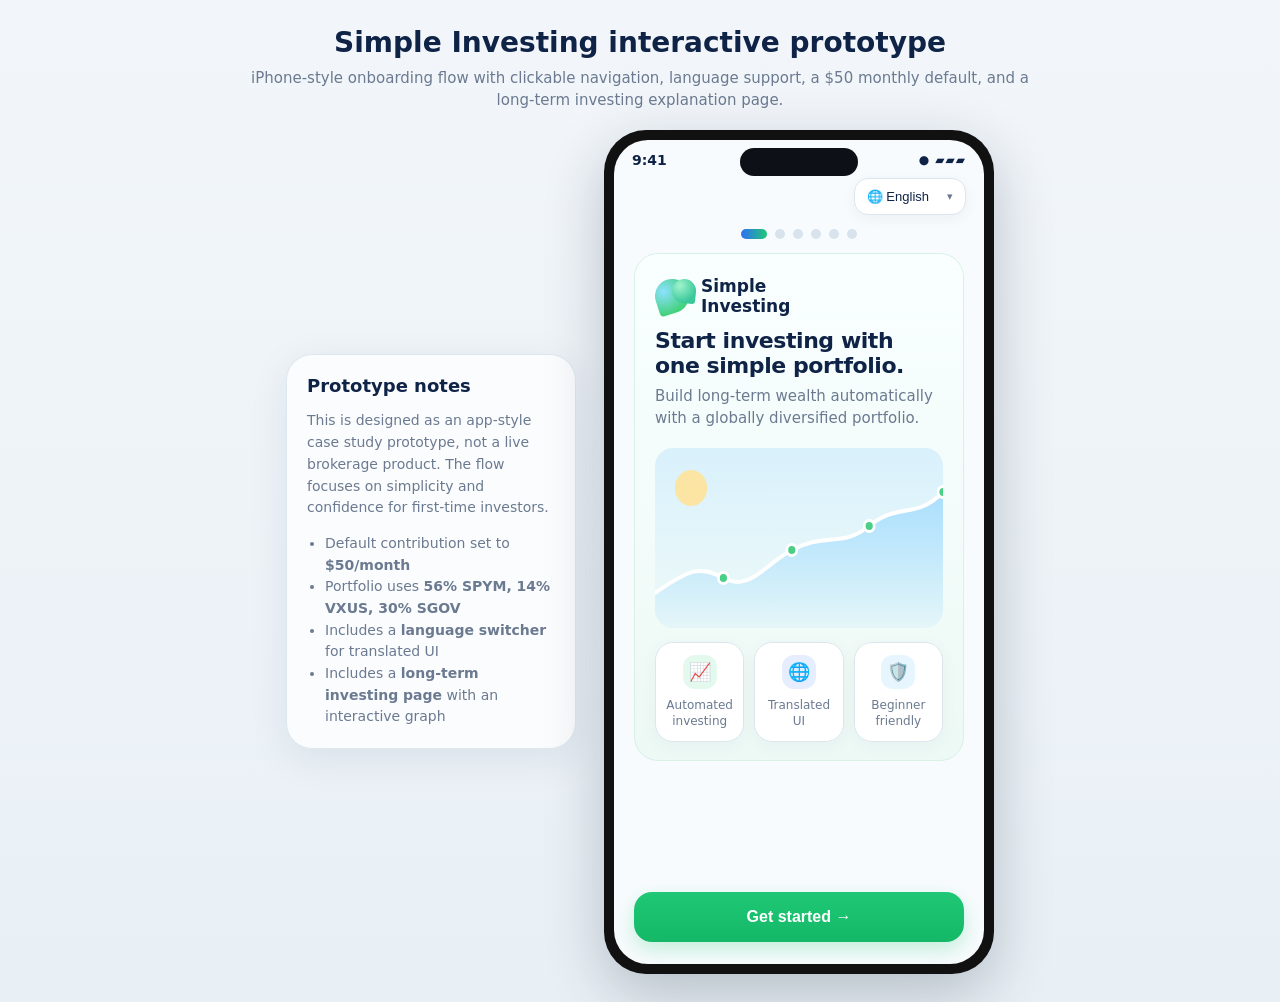
==== index.html @ fc00a3d8 "Enable expanded Learn paper brokerage, searchable stock details and interactive watchlist" ====
<!DOCTYPE html>
<html lang="en">
<head>
  <meta charset="UTF-8" />
  <meta name="viewport" content="width=device-width, initial-scale=1.0" />
  <title>Simple Investing Prototype</title>
  <style>
    :root {
      --bg: #eef3f7;
      --phone-bg: #f8fbfd;
      --card: #ffffff;
      --text: #0f2347;
      --sub: #6b7a90;
      --green: #1fc876;
      --green-dark: #14b867;
      --blue: #2e6ef7;
      --blue-light: #55b6ff;
      --teal: #53d88a;
      --border: #dce6ef;
      --danger: #ef675f;
      --shadow: 0 16px 50px rgba(22, 46, 87, 0.12);
    }
    * { box-sizing: border-box; }
    body {
      margin: 0;
      font-family: Inter, ui-sans-serif, system-ui, -apple-system, BlinkMacSystemFont, "Segoe UI", sans-serif;
      background: linear-gradient(180deg, #f2f6fa 0%, #e9f0f5 100%);
      color: var(--text);
      min-height: 100vh;
      display: flex;
      flex-direction: column;
      align-items: center;
      justify-content: center;
      padding: 28px;
      gap: 18px;
    }
    .title-wrap {
      text-align: center;
      max-width: 820px;
    }
    .title-wrap h1 {
      margin: 0 0 8px;
      font-size: 28px;
      line-height: 1.1;
    }
    .title-wrap p {
      margin: 0;
      color: var(--sub);
      font-size: 15px;
      line-height: 1.5;
    }
    .prototype-wrap {
      display: flex;
      gap: 28px;
      align-items: center;
      flex-wrap: wrap;
      justify-content: center;
      width: 100%;
    }
    .side-panel {
      width: 290px;
      background: rgba(255,255,255,0.72);
      backdrop-filter: blur(6px);
      border: 1px solid rgba(220,230,239,0.95);
      border-radius: 26px;
      padding: 20px;
      box-shadow: 0 10px 40px rgba(18, 43, 76, 0.08);
    }
    .side-panel h3 {
      margin: 0 0 10px;
      font-size: 18px;
    }
    .side-panel p,
    .side-panel li {
      color: var(--sub);
      font-size: 14px;
      line-height: 1.55;
    }
    .side-panel ul {
      padding-left: 18px;
      margin: 10px 0 0;
    }
    .phone {
      width: 390px;
      height: 844px;
      background: #111;
      border-radius: 42px;
      padding: 10px;
      box-shadow: 0 20px 60px rgba(17, 29, 54, 0.24);
      position: relative;
    }
    .screen {
      width: 100%;
      height: 100%;
      background: var(--phone-bg);
      border-radius: 34px;
      overflow: hidden;
      position: relative;
      display: flex;
      flex-direction: column;
    }
    .status-bar {
      display: flex;
      justify-content: space-between;
      align-items: center;
      padding: 12px 18px 8px;
      font-size: 14px;
      font-weight: 700;
    }
    .island {
      position: absolute;
      top: 8px;
      left: 50%;
      transform: translateX(-50%);
      width: 118px;
      height: 28px;
      background: #0d1117;
      border-radius: 16px;
      z-index: 3;
    }
    .top-row {
      display: flex;
      align-items: center;
      justify-content: space-between;
      padding: 2px 18px 0;
      gap: 12px;
    }
    .back-btn,
    .lang-btn,
    .ghost-btn {
      border: none;
      background: #fff;
      border: 1px solid var(--border);
      color: var(--text);
      border-radius: 14px;
      padding: 10px 12px;
      font-size: 13px;
      cursor: pointer;
      box-shadow: 0 4px 14px rgba(20, 39, 71, 0.05);
    }
    .back-btn { min-width: 42px; }
    .lang-btn { padding-right: 36px; position: relative; }
    .lang-btn:after {
      content: '▾';
      position: absolute;
      right: 12px;
      top: 50%;
      transform: translateY(-50%);
      color: var(--sub);
      font-size: 11px;
    }
    .progress {
      display: flex;
      align-items: center;
      gap: 8px;
      justify-content: center;
      padding: 14px 0 6px;
    }
    .dot {
      width: 10px;
      height: 10px;
      border-radius: 999px;
      background: #d8e3ed;
      transition: all 0.25s ease;
    }
    .dot.active {
      width: 26px;
      background: linear-gradient(90deg, var(--blue), var(--green));
    }
    .content {
      flex: 1;
      padding: 8px 20px 18px;
      overflow: auto;
      scrollbar-width: none;
    }
    .content::-webkit-scrollbar { display: none; }
    h2 {
      margin: 8px 0 8px;
      font-size: 22px;
      line-height: 1.15;
      letter-spacing: -0.02em;
    }
    .subhead {
      color: var(--sub);
      font-size: 15px;
      line-height: 1.45;
      margin: 0 0 18px;
    }
    .hero-card {
      background: linear-gradient(180deg, #f9ffff 0%, #edf9f5 100%);
      border: 1px solid #d9f0e5;
      border-radius: 24px;
      padding: 22px 20px 18px;
      overflow: hidden;
      position: relative;
    }
    .logo {
      display: flex;
      align-items: center;
      gap: 12px;
      font-weight: 800;
      font-size: 17px;
      margin-bottom: 12px;
    }
    .leaf {
      width: 34px;
      height: 34px;
      background: radial-gradient(circle at 30% 30%, #8ce2ff 0%, #44d17d 70%);
      border-radius: 18px 18px 18px 4px;
      transform: rotate(-18deg);
      position: relative;
    }
    .leaf:after {
      content: '';
      position: absolute;
      width: 24px;
      height: 24px;
      right: -8px;
      top: 4px;
      background: radial-gradient(circle at 30% 30%, #a1f3cd 0%, #3bc99b 70%);
      border-radius: 18px 18px 4px 18px;
      transform: rotate(24deg);
    }
    .mini-graph {
      margin-top: 16px;
      height: 180px;
      border-radius: 18px;
      background: linear-gradient(180deg, rgba(106, 193, 255, 0.2), rgba(106, 193, 255, 0.02));
      position: relative;
      overflow: hidden;
    }
    .mini-graph svg,
    .chart svg { width: 100%; height: 100%; }
    .feature-row {
      display: grid;
      grid-template-columns: repeat(3, 1fr);
      gap: 10px;
      margin-top: 14px;
    }
    .feature-chip,
    .small-card,
    .option,
    .step-card,
    .info-box,
    .risk-card,
    .summary-card,
    .lang-info,
    .legend-card {
      background: var(--card);
      border: 1px solid var(--border);
      border-radius: 18px;
      box-shadow: 0 4px 18px rgba(24, 46, 81, 0.04);
    }
    .feature-chip {
      padding: 12px 10px;
      text-align: center;
      font-size: 12px;
      color: var(--sub);
      line-height: 1.35;
    }
    .chip-icon,
    .icon-circle {
      width: 34px;
      height: 34px;
      margin: 0 auto 8px;
      border-radius: 12px;
      display: flex;
      align-items: center;
      justify-content: center;
      font-size: 18px;
    }
    .chip-icon.green, .icon-circle.green { background: rgba(31, 200, 118, 0.12); color: var(--green-dark); }
    .chip-icon.blue, .icon-circle.blue { background: rgba(46, 110, 247, 0.12); color: var(--blue); }
    .chip-icon.teal, .icon-circle.teal { background: rgba(85, 182, 255, 0.14); color: #2394db; }
    .chip-icon.orange, .icon-circle.orange { background: rgba(255, 149, 63, 0.14); color: #f36c1d; }
    .option {
      padding: 14px 14px;
      display: flex;
      align-items: flex-start;
      gap: 12px;
      margin-bottom: 12px;
      cursor: pointer;
    }
    .option.selected { border: 2px solid var(--green); background: #f2fcf6; }
    .option strong { display: block; font-size: 18px; margin-bottom: 3px; }
    .option span { color: var(--sub); font-size: 13px; }
    .radio {
      margin-left: auto;
      width: 22px;
      height: 22px;
      border-radius: 50%;
      border: 2px solid #b7c6d6;
      flex: 0 0 auto;
      position: relative;
      margin-top: 5px;
    }
    .option.selected .radio { border-color: var(--green); }
    .option.selected .radio:after {
      content: '';
      position: absolute;
      inset: 4px;
      background: var(--green);
      border-radius: 50%;
    }
    .badge {
      display: inline-block;
      margin-left: 8px;
      padding: 4px 9px;
      border-radius: 999px;
      background: rgba(31, 200, 118, 0.14);
      color: #128850;
      font-size: 11px;
      font-weight: 700;
      vertical-align: middle;
    }
    .info-box {
      display: flex;
      gap: 10px;
      padding: 14px;
      color: var(--sub);
      font-size: 13px;
      line-height: 1.45;
      margin-top: 8px;
    }
    .timeline {
      position: relative;
      padding-left: 10px;
    }
    .timeline:before {
      content: '';
      position: absolute;
      left: 21px;
      top: 8px;
      bottom: 8px;
      width: 3px;
      border-radius: 999px;
      background: linear-gradient(180deg, #41c97d, #7b62ff);
      opacity: 0.28;
    }
    .step {
      display: grid;
      grid-template-columns: 34px 1fr;
      gap: 12px;
      margin-bottom: 14px;
      position: relative;
    }
    .step-num {
      width: 34px;
      height: 34px;
      border-radius: 50%;
      display: flex;
      align-items: center;
      justify-content: center;
      color: #fff;
      font-weight: 700;
      position: relative;
      z-index: 1;
    }
    .step-num.one { background: var(--green); }
    .step-num.two { background: var(--blue); }
    .step-num.three { background: #7b62ff; }
    .step-card { padding: 14px; }
    .step-card strong { display: block; margin-bottom: 4px; font-size: 16px; }
    .step-card p,
    .risk-card p,
    .summary-card p,
    .legend-card p { margin: 0; color: var(--sub); font-size: 13px; line-height: 1.5; }
    .portfolio-wrap {
      display: grid;
      grid-template-columns: 1fr 1fr;
      gap: 14px;
      align-items: center;
      margin-bottom: 12px;
    }
    .donut {
      width: 180px;
      height: 180px;
      margin: 0 auto;
      border-radius: 50%;
      background: conic-gradient(var(--blue) 0 56%, var(--blue-light) 56% 70%, var(--green) 70% 100%);
      position: relative;
    }
    .donut:after {
      content: '';
      position: absolute;
      inset: 28px;
      background: var(--card);
      border-radius: 50%;
      box-shadow: inset 0 0 0 1px var(--border);
    }
    .donut-center {
      position: absolute;
      inset: 0;
      display: flex;
      align-items: center;
      justify-content: center;
      flex-direction: column;
      z-index: 1;
      text-align: center;
      font-weight: 800;
      font-size: 14px;
    }
    .donut-center span { font-size: 34px; line-height: 1; }
    .legend-list { display: flex; flex-direction: column; gap: 10px; }
    .legend-item { display: grid; grid-template-columns: 12px 1fr auto; gap: 10px; align-items: start; }
    .dot-key { width: 12px; height: 12px; border-radius: 999px; margin-top: 5px; }
    .dot-key.us { background: var(--blue); }
    .dot-key.intl { background: var(--blue-light); }
    .dot-key.treasury { background: var(--green); }
    .legend-item strong { display: block; font-size: 14px; }
    .ticker { font-size: 13px; font-weight: 800; color: #198253; }
    .toggle-row {
      display: flex;
      gap: 8px;
      margin-bottom: 14px;
      flex-wrap: wrap;
    }
    .toggle {
      border: 1px solid var(--border);
      background: #fff;
      color: var(--sub);
      border-radius: 999px;
      padding: 8px 13px;
      cursor: pointer;
      font-size: 13px;
      font-weight: 700;
    }
    .toggle.active { background: #ecf5ff; color: var(--blue); border-color: #cfe1f8; }
    .chart {
      height: 230px;
      background: #fff;
      border: 1px solid var(--border);
      border-radius: 20px;
      padding: 14px;
      box-shadow: 0 4px 18px rgba(24, 46, 81, 0.04);
      margin-bottom: 12px;
    }
    .chart-note {
      background: linear-gradient(180deg, #fff 0%, #f6fbff 100%);
      border: 1px solid var(--border);
      border-radius: 18px;
      padding: 14px;
      color: var(--sub);
      font-size: 13px;
      line-height: 1.5;
    }
    .risk-grid {
      display: grid;
      gap: 12px;
    }
    .risk-card { padding: 14px; }
    .risk-card strong { display: block; margin-bottom: 4px; font-size: 15px; }
    .warning { background: #fff8f5; border-color: #f6d7cc; }
    .success-check {
      width: 80px;
      height: 80px;
      border-radius: 50%;
      display: flex;
      align-items: center;
      justify-content: center;
      font-size: 38px;
      margin: 6px auto 14px;
      background: rgba(31, 200, 118, 0.14);
      color: var(--green-dark);
    }
    .summary-card { padding: 14px; margin-bottom: 12px; }
    .summary-row {
      display: grid;
      grid-template-columns: 34px 1fr auto;
      gap: 12px;
      align-items: center;
      margin-bottom: 12px;
    }
    .summary-row:last-child { margin-bottom: 0; }
    .summary-row strong { display: block; font-size: 14px; }
    .bottom-bar {
      padding: 10px 20px 22px;
      display: flex;
      gap: 10px;
      align-items: center;
    }
    .btn {
      border: none;
      cursor: pointer;
      border-radius: 18px;
      font-weight: 800;
      font-size: 16px;
      padding: 16px 18px;
      width: 100%;
      box-shadow: 0 8px 20px rgba(31, 200, 118, 0.24);
      transition: transform 0.14s ease, opacity 0.14s ease;
    }
    .btn:hover { transform: translateY(-1px); }
    .btn:active { transform: translateY(1px); }
    .btn.primary { background: linear-gradient(180deg, var(--green), var(--green-dark)); color: white; }
    .btn.secondary { background: white; color: var(--text); border: 1px solid var(--border); box-shadow: none; }
    .lang-menu {
      position: absolute;
      top: 88px;
      right: 18px;
      width: 180px;
      background: #fff;
      border: 1px solid var(--border);
      box-shadow: 0 18px 40px rgba(20, 39, 71, 0.14);
      border-radius: 18px;
      padding: 8px;
      z-index: 30;
      display: none;
    }
    .lang-menu.open { display: block; }
    .lang-item {
      width: 100%;
      border: none;
      background: transparent;
      text-align: left;
      padding: 11px 12px;
      border-radius: 12px;
      cursor: pointer;
      font-size: 14px;
      color: var(--text);
    }
    .lang-item:hover { background: #f4f8fc; }
    .small {
      font-size: 12px;
      color: var(--sub);
    }
    .hidden { display: none; }

    .home-screen {
      padding-top: 2px;
    }
    .home-label {
      font-size: 12px;
      font-weight: 700;
      letter-spacing: 0.08em;
      text-transform: uppercase;
      color: #1f9f5f;
      margin-bottom: 8px;
    }
    .home-balance {
      margin: 0;
      font-size: 42px;
      line-height: 0.98;
      letter-spacing: -0.04em;
      color: #0f1726;
    }
    .home-change {
      margin: 8px 0 16px;
      font-size: 14px;
      color: #537058;
      font-weight: 700;
    }
    .home-change.negative { color: #c2554f; }
    .home-chart-wrap {
      background: linear-gradient(180deg, #f9fff9 0%, #f4fff6 100%);
      border: 1px solid #d8efdf;
      border-radius: 28px;
      padding: 16px 14px 12px;
      box-shadow: 0 14px 32px rgba(33, 109, 68, 0.08);
      margin-bottom: 14px;
    }
    .home-chart-svg {
      width: 100%;
      height: 230px;
      display: block;
    }
    .home-axis-label {
      fill: #8ca090;
      font-size: 10px;
    }
    .home-grid { stroke: #e6f0e8; stroke-width: 1; }
    .home-chart-caption {
      display: flex;
      justify-content: space-between;
      align-items: center;
      margin-top: 8px;
      color: var(--sub);
      font-size: 12px;
    }
    .home-chart-caption strong { color: #1b2a43; }
    .home-metrics {
      display: grid;
      grid-template-columns: 1fr 1fr;
      gap: 12px;
      margin-top: 14px;
    }
    .home-metric {
      background: #fff;
      border: 1px solid #dde8e2;
      border-radius: 22px;
      padding: 15px 16px;
      box-shadow: 0 10px 24px rgba(18, 49, 34, 0.04);
    }
    .home-metric small {
      display: block;
      color: var(--sub);
      font-size: 12px;
      margin-bottom: 8px;
    }
    .home-metric strong {
      display: block;
      font-size: 24px;
      line-height: 1;
      letter-spacing: -0.02em;
      color: #10233f;
    }
    .home-nav {
      width: 100%;
      background: #0e1118;
      border-radius: 999px;
      padding: 10px 10px 12px;
      display: grid;
      grid-template-columns: repeat(4, 1fr);
      gap: 4px;
      box-shadow: 0 14px 36px rgba(14, 17, 24, 0.28);
    }
    .home-nav-item {
      border: none;
      background: transparent;
      color: rgba(255,255,255,0.6);
      display: flex;
      flex-direction: column;
      align-items: center;
      gap: 4px;
      font-size: 11px;
      padding: 6px 0 4px;
      cursor: pointer;
    }
    .home-nav-item span {
      width: 32px;
      height: 32px;
      border-radius: 50%;
      display: flex;
      align-items: center;
      justify-content: center;
      font-size: 15px;
    }
    .home-nav-item.active {
      color: #fff;
      font-weight: 700;
    }
    .home-nav-item.active span {
      background: linear-gradient(180deg, #33d17c, #1fc876);
      color: #08110c;
    }



    /* Seven brokerage chart windows, plus an honest market-data status. */
    .account-range { display:grid; grid-template-columns:repeat(7,minmax(0,1fr)); gap:2px; }
    .account-range button { padding:8px 0; font-size:10.5px; border-radius:999px; }
    .account-chart-unavailable { height:204px; display:flex;align-items:center;justify-content:center;flex-direction:column;gap:9px;text-align:center;background:#f7fbf8;border-radius:16px;padding:20px;color:#64796b;font-size:12px;line-height:1.45; }
    .account-chart-unavailable strong { color:#1a3926;font-size:13px; }
    .account-market-status { font-size:10px;color:#7b8c80;margin:5px 0 0;line-height:1.4; }
    .account-market-status button { background:transparent;border:0;color:#179753;text-decoration:underline;font-weight:700;cursor:pointer;padding:0; }
    .feed-dialog { position:absolute;inset:0;display:flex;align-items:flex-end;z-index:25;background:rgba(12,26,15,.32);padding:10px; }
    .feed-dialog-body { background:#fff;border-radius:24px;padding:20px;width:100%;box-shadow:0 12px 42px rgba(0,0,0,.12); }
    .feed-dialog-body h3 { margin:0 0 8px;font-size:19px;color:#1c3022; }
    .feed-dialog-body p { color:#526657;font-size:13px;line-height:1.5; }
    .feed-dialog-body label { display:block;font-size:12px;margin:15px 0 6px;color:#526657; }
    .feed-dialog-body input { display:block;width:100%;min-width:0;padding:12px 10px;border:1px solid #d8e6da;border-radius:12px;font-size:12px; }
    .feed-dialog-actions { display:flex;gap:8px;margin-top:14px; }
    .feed-dialog-actions button { border:0;border-radius:12px;padding:12px;cursor:pointer;font-weight:700;flex:1; }
    .feed-dialog-actions .confirm { background:#17c663;color:#0a2717; }
    .feed-dialog-actions .cancel { background:#f1f5f1;color:#213b27; }

    /* Fintech account preview, designed as a standalone mobile app screen. */
    .screen.account-mode { background:#fff; }
    .screen.account-mode .top-row { padding-top:4px; }
    .screen.account-mode #backBtn { visibility:hidden; }
    .content.is-home { padding:16px 19px 5px; }
    .account-head { display:flex;align-items:center;justify-content:space-between;gap:8px;margin:5px 0 12px; }
    .account-head strong { font-size:14px;font-weight:800;color:#121c17;letter-spacing:-.2px; }
    .demo-pill { font-size:10px; color:#517365; background:#eef8f0;border:1px solid #d6eadb;padding:6px 9px;border-radius:20px;white-space:nowrap; }
    .account-amount { font-size:47px;line-height:1.05;letter-spacing:-2.5px;font-weight:720;color:#111b16;margin:0; }
    .account-gain { margin:8px 0 4px;color:#159950;font-size:14px;font-weight:700; }
    .account-gain.negative { color:#d55258; }
    .account-sub { font-size:11px;color:#86958b;margin-bottom:17px; }
    .account-range { display:flex;gap:5px;align-items:center;margin-bottom:9px; }
    .account-range button { flex:1;min-width:0;background:none;border:0;color:#8b9991;font-size:12px;font-weight:720;cursor:pointer;border-radius:14px;padding:7px 2px; }
    .account-range button.active { background:#1ee86c;color:#102313; }
    .account-chart { padding:2px 4px 0; border:0;background:#fff; }
    .account-chart svg { display:block;width:100%;height:204px; }
    .account-period { display:flex;justify-content:space-between;color:#93a09a;font-size:10.5px;margin:2px 0 13px; }
    .account-tiles { display:grid;grid-template-columns:repeat(2,minmax(0,1fr));gap:10px;margin-top:14px; }
    .account-tile { border-radius:18px;padding:14px;background:#f7faf8;border:1px solid #e5eee8; }
    .account-tile small { display:block;color:#7b8e80;font-size:11px;margin-bottom:9px; }
    .account-tile strong { font-size:24px;letter-spacing:-.8px;font-weight:780;color:#112018; }
    .account-tile strong.positive { color:#14a25b; }
    .account-section { display:flex;justify-content:space-between;align-items:center;margin:21px 0 11px; }
    .account-section strong { color:#13241a;font-size:14px; }
    .account-section span { font-size:10.5px;color:#91a098; }
    .asset-mini-grid { display:grid;grid-template-columns:repeat(3,minmax(0,1fr));gap:8px; }
    .asset-mini { min-width:0;background:#fff;border:1px solid #e3ece6;border-radius:16px;text-align:left;padding:11px 9px 10px;cursor:pointer;box-shadow:0 5px 14px rgba(0,42,10,.025); }
    .asset-mini:hover,.asset-mini:focus-visible { border-color:#64ce8c;background:#f7fff8;outline:none; }
    .asset-mini-top { display:flex;align-items:center;gap:5px;font-size:11px;font-weight:800;color:#203629; }
    .asset-mini-dot { display:inline-block;width:8px;height:8px;border-radius:50%;flex-shrink:0; }
    .asset-mini-weight { margin-top:9px;font-size:18px;font-weight:800;color:#1a2c20; }
    .asset-mini-ytd { margin-top:4px;font-size:10px;color:#159950;font-weight:700; }
    .demo-disclosure { font-size:10px;color:#9aaa9f;margin:13px 0 10px;line-height:1.35; }
    .home-nav { padding:8px 8px 9px;max-width:340px;margin:0 auto;background:#101613; }
    .home-nav-item span { width:29px;height:29px;font-size:16px; }
    .home-nav-item { font-size:10px;gap:2px;padding:4px 0; }
    .screen.account-mode .bottom-bar { padding:6px 18px 16px; }
    .sheet-overlay { position:absolute;inset:0;z-index:22;background:rgba(7,24,12,.34);display:flex;align-items:flex-end;padding:10px; }
    .sheet-panel { width:100%;background:#fff;border-radius:26px;padding:18px 19px 24px;box-shadow:0 -12px 38px rgba(13,30,18,.14); }
    .sheet-title-row { display:flex;justify-content:space-between;align-items:center;margin-bottom:13px; }
    .sheet-title-row h3 { font-size:23px;margin:0;color:#112016; }
    .sheet-close { font-size:17px;width:33px;height:33px;background:#f4f6f5;border:0;border-radius:50%;cursor:pointer; }
    .sheet-panel p { font-size:13px;color:#56665e;line-height:1.5;margin:8px 0 10px; }
    .sheet-stat-grid { display:grid;grid-template-columns:1fr 1fr;gap:9px;margin:15px 0 5px; }
    .sheet-stat { border-radius:15px;background:#f3f9f5;padding:12px; }
    .sheet-stat small { display:block;color:#87968b;font-size:11px;margin-bottom:5px; }
    .sheet-stat strong { font-size:17px;color:#153f25; }
    .screen.loading-mode .top-row { display:none; }
    .screen.loading-mode .content { padding:0; overflow:hidden; }
    .screen.loading-mode .bottom-bar { display:none; }
    .loading-screen { display:flex;flex-direction:column;align-items:center;justify-content:center;height:100%;padding:24px;text-align:center;background:radial-gradient(circle at 50% 37%,#e8fff0 0%,#fff 54%); }
    .loading-orbit { width:150px;height:150px;border-radius:50%;border:1px solid #cbebd5;display:grid;place-items:center;margin-bottom:28px;position:relative; }
    .loading-orbit:before { content:"";position:absolute;inset:-2px;border:3px solid transparent;border-top-color:#1ec965;border-right-color:#98eeb0;border-radius:50%;animation:orbit 1.25s linear infinite; }
    .loading-mark { display:flex;align-items:center;justify-content:center;background:#e8faec;border-radius:44px;width:98px;height:98px;color:#16b75a;font-size:50px;font-weight:500;animation:breathe 1.8s ease-in-out infinite; }
    .loading-heading { font-size:28px;color:#12241a;letter-spacing:-1.1px;margin:0 0 10px;line-height:1.16; }
    .loading-copy { color:#788e7d;font-size:14px;line-height:1.5;max-width:230px;margin:0 0 25px;min-height:42px; }
    .loading-meter { width:180px;height:5px;border-radius:20px;background:#e6f3e9;overflow:hidden; }
    .loading-meter-fill { height:100%;background:#16c766;border-radius:20px;transition:width .17s linear; }
    .loading-caveat { font-size:11px;color:#9faea2;margin-top:17px; }
    @keyframes orbit { to { transform:rotate(360deg); } }
    @keyframes breathe { 50% { transform:scale(1.06); } }
    @media(prefers-reduced-motion:reduce) { .loading-orbit:before,.loading-mark { animation:none!important; } }
    .holding-label {display:block;color:#6d8074;font-size:11px;font-weight:700;margin:8px 0 7px}
    .holding-dropdown {width:100%;margin:0 0 13px}
    .holding-select-trigger {display:flex;align-items:center;gap:10px;width:100%;min-height:48px;padding:8px 13px;background:#fff;border:1px solid #d8e9dc;border-radius:16px;color:#15291f;box-shadow:0 4px 16px rgba(24,80,45,.06);font-family:inherit;text-align:left;cursor:pointer;transition:border-color .18s,background-color .18s}
    .holding-select-trigger:focus-visible,.holding-menu-option:focus-visible {outline:2px solid #25bc70;outline-offset:2px}
    .holding-dropdown.open .holding-select-trigger {border-color:#55d694;background:#f6fff9;border-bottom-left-radius:13px;border-bottom-right-radius:13px}
    .holding-select-trigger .asset-mini-dot,.holding-menu-option .asset-mini-dot {flex:none;display:inline-block;width:10px;height:10px;border-radius:999px}
    .holding-picker-copy {display:flex;flex-direction:column;justify-content:center;gap:2px;min-width:0;flex:1}
    .holding-picker-copy strong {font-size:12px;font-weight:800;line-height:1.15}
    .holding-picker-copy small {font-size:11px;color:#697d6f;line-height:1.2;overflow:hidden;white-space:nowrap;text-overflow:ellipsis}
    .holding-picker-weight {font-size:11px;font-weight:800;color:#338a61;white-space:nowrap;margin-right:2px}
    .holding-arrow {display:inline-flex;align-items:center;justify-content:center;color:#5f866f;font-size:16px;transition:transform .18s}
    .holding-dropdown.open .holding-arrow {transform:rotate(180deg)}
    .holding-dropdown-menu {margin:6px 0 0;padding:5px;background:#fff;border:1px solid #dcebe1;border-radius:16px;box-shadow:0 8px 22px rgba(22,69,42,.08);animation:holdingDropIn .18s ease-out both}
    @keyframes holdingDropIn {from {opacity:.2;transform:translateY(-5px)} to {opacity:1;transform:translateY(0)}}
    .holding-menu-option {display:flex;align-items:center;width:100%;gap:11px;min-height:44px;border:0;background:transparent;padding:7px 10px;border-radius:11px;text-align:left;cursor:pointer;font-family:inherit;color:#15291f}
    .holding-menu-option + .holding-menu-option {margin-top:2px}
    .holding-menu-option:hover {background:#f3faf5}
    .holding-menu-option.selected {background:#e9f8ee}
    .holding-menu-option .holding-picker-copy strong {font-size:12px}
    .holding-menu-option .holding-picker-copy small {font-size:10px}
    .holding-menu-check {color:#12b86d;font-size:14px;font-weight:800;flex:none;width:12px;text-align:center}
    .holding-explanation {font-size:11px;line-height:1.46;color:#647668;margin:12px 1px 4px}
    .account-view { animation:homeAppear .45s ease-out both; }
    @keyframes homeAppear { from {opacity:0;transform:translateY(8px);} to {opacity:1;transform:translateY(0);} }
    @media(prefers-reduced-motion:reduce) { .account-view { animation:none; } }
    .account-placeholder { padding:80px 18px 15px;text-align:center; }
    .account-placeholder .bigicon { font-size:34px;color:#17b966;margin-bottom:12px; }
    .account-placeholder h2 { color:#18321e;font-size:24px; }
    .account-placeholder p { font-size:13px;color:#82968a;line-height:1.5; }
    .account-tab-content { padding:3px 0; }
    .account-tab-content .portfolio-diagram { margin-top:0; }
    .account-tab-content .allocation-detail { background:#f4faf5; }

    @media (max-width: 1040px) {
      .side-panel { width: 390px; max-width: 100%; }
    }

    /* Compact month selection without explanatory subtitles. */
    .option { width:100%; min-height:66px; align-items:center; justify-content:space-between; text-align:left; }
    .option strong { margin:0; font-size:18px; }
    .option .radio { margin:0; }
    /* Keep every portfolio component above the fixed bottom action. */
    .content.is-portfolio { padding-top:2px; padding-bottom:8px; }
    .is-portfolio h2 { margin-top:3px; margin-bottom:6px; }
    .is-portfolio .subhead { font-size:13px; line-height:1.4; margin-bottom:12px; }
    /* Tappable portfolio composition with percentages anchored to the slices. */
    .portfolio-diagram { width:100%; max-width:342px; margin:9px auto 7px; }
    .portfolio-diagram svg { display:block; width:100%; overflow:visible; }
    .donut-segment, .donut-label { cursor:pointer; outline:none; }
    .donut-segment .donut-arc { transition:opacity .18s ease, filter .18s ease; }
    .donut-segment:not(.selected) .donut-arc { opacity:.89; }
    .donut-segment:hover .donut-arc, .donut-segment.selected .donut-arc { opacity:1; filter:drop-shadow(0 4px 5px rgba(19,54,95,.13)); }
    .donut-label .pointer { stroke-width:1.7; stroke-linecap:round; stroke-linejoin:round; fill:none; }
    .donut-label .callout-box { fill:#fff; stroke:#dbe6ef; stroke-width:1; }
    .donut-label.selected .callout-box { stroke:#a8bad4; stroke-width:1.5; }
    .donut-label .callout-value { fill:#13294f; font-size:18px; font-weight:800; letter-spacing:-.6px; }
    .donut-label .callout-name { fill:#667d96; font-size:10px; font-weight:700; letter-spacing:.2px; }
    .donut-label:focus-visible .callout-box, .donut-segment:focus-visible .donut-arc { stroke:#0e2347; stroke-width:3; }
    .allocation-detail { border-radius:19px; border:1px solid var(--border); background:#fff; padding:17px; margin-top:2px; min-height:122px; box-shadow:0 6px 18px rgba(26,51,89,.04); }
    .allocation-detail-header { display:flex; align-items:center; gap:10px; margin-bottom:10px; }
    .allocation-detail-dot { flex:0 0 auto; width:12px; height:12px; border-radius:50%; }
    .allocation-detail-header strong { font-size:16px; flex:1; }
    .allocation-detail-ticker { padding:5px 9px; border-radius:8px; background:#edf5fb; color:#3e647f; font-weight:800; font-size:11px; }
    .allocation-detail p { color:var(--sub); font-size:13px; line-height:1.52; margin:0; }
    .portfolio-hint { color:var(--sub); text-align:center; font-size:11px; margin:0 0 13px; }
    /* Actual historical simulation view. */
    .historical-toggles { display:grid; grid-template-columns:repeat(4,minmax(0,1fr)); gap:7px; margin:0 0 13px; }
    .historical-toggles .toggle { padding:9px 3px; font-size:12px; }
    .history-summary { display:grid; grid-template-columns:1fr 1fr; gap:10px; margin-bottom:12px; }
    .history-summary>div { display:flex; flex-direction:column; gap:5px; background:#fff; border:1px solid var(--border); border-radius:16px; padding:13px; }
    .history-summary small { color:var(--sub); font-size:11px; }
    .history-summary strong { font-size:22px; letter-spacing:-.5px; }
    .history-summary strong.positive { color:#13935c; }
    .history-summary strong.negative { color:#dc554e; }
    .historical-chart { height:250px; padding:9px 8px 12px; margin-bottom:10px; }
    .historical-chart svg { height:184px; }
    .history-legend { display:flex; justify-content:center; gap:17px; color:var(--sub); font-size:11px; margin-top:4px; }
    .history-legend span { display:flex; align-items:center; gap:6px; }
    .linekey { display:inline-block; width:18px; border-top:3px solid; }
    .linekey.blue { border-color:var(--blue); }
    .linekey.gray { border-color:#91a3bd; border-top-style:dashed; }
    .linekey.red { border-color:#e56c66; }
    .chart-mini-title { font-size:11px; font-weight:650; color:var(--sub); margin:0 0 2px 12px; }
    .history-details { display:flex; align-items:center; justify-content:space-between; flex-wrap:wrap; gap:8px; margin-bottom:9px; font-size:12px; }
    .history-details span { color:var(--sub); }
    .historical-disclosure { margin:0 0 8px; color:var(--sub); font-size:10.8px; line-height:1.45; }
    @media(max-width:520px) { body {padding:8px;gap:12px;} .phone {width:min(390px,100%);height:min(844px,calc(100dvh - 12px));} .title-wrap {display:none;} .side-panel {display:none;} }

    .learn-page{padding:3px 0 25px;color:#183122}
    .learn-page h2{font-size:24px;letter-spacing:-.04em;margin:7px 0 8px}
    .learn-page .intro{font-size:12px;line-height:1.5;color:#718678;margin:0 0 13px}
    .learn-search{background:white;border:1px solid #dbecdf;border-radius:15px;padding:0 13px;display:flex;align-items:center;gap:8px}
    .learn-search:focus-within{border-color:#1fc876}
    .learn-search input{font:12px system-ui;flex:1;min-width:0;height:46px;border:0;outline:0;background:transparent}
    .learn-search span{color:#1fc876;font-size:20px}
    .learn-menu{display:grid;grid-template-columns:repeat(3,1fr);gap:3px;border-radius:13px;background:#eff5f0;padding:4px;margin:12px 0 15px}
    .learn-menu button{border:0;border-radius:11px;padding:9px 2px;color:#74887c;background:transparent;font:700 11px system-ui;cursor:pointer}
    .learn-menu button.active{color:#178f52;background:white;box-shadow:0 3px 9px #18382314}
    .learn-h{display:flex;align-items:center;justify-content:space-between;margin:14px 1px 9px;gap:8px}
    .learn-h strong{font-size:13px}.learn-h small{font-size:10px;color:#809282}
    .learn-chips{display:flex;gap:7px;margin-bottom:12px}
    .learn-chips button{border:1px solid #dcecdf;background:white;color:#298357;padding:8px 11px;border-radius:99px;font:700 11px system-ui;cursor:pointer}
    .learn-item{background:white;border:1px solid #e2ece3;border-radius:15px;padding:10px;display:flex;align-items:center;gap:9px;margin:0 0 7px}
    .learn-icon{width:34px;height:34px;display:flex;align-items:center;justify-content:center;border-radius:10px;background:#e8f8ee;color:#168c52;font:800 11px system-ui;flex:none}
    .learn-icon.etf{color:#3d79b1;background:#eaf3ff}
    .learn-item .name{min-width:0;flex:1;border:0;background:transparent;text-align:left;font:12px system-ui;cursor:pointer}
    .learn-item .name strong{display:block;white-space:nowrap;overflow:hidden;text-overflow:ellipsis}
    .learn-item .name small{display:block;font-size:10px;color:#87968b;margin-top:4px}
    .learn-star{background:#f7fcf9;border:1px solid #e0ecdf;border-radius:10px;width:30px;height:31px;font-size:19px;color:#8da696;cursor:pointer}
    .learn-star.selected{background:#e4f9ec;color:#12a45c}
    .learn-lesson{display:flex;gap:10px;align-items:center;width:100%;text-align:left;background:white;border:1px solid #e0eae2;border-radius:15px;padding:12px;margin-bottom:8px;font-family:inherit;cursor:pointer}
    .learn-lesson .symbol{flex:none;width:34px;height:34px;border-radius:11px;background:#e6f8ed;display:flex;align-items:center;justify-content:center;color:#149e5c;font-size:19px}
    .learn-lesson span.text{flex:1}
    .learn-lesson strong{font-size:12px;display:block}
    .learn-lesson small{font-size:10px;display:block;color:#7d9281;line-height:1.35;margin-top:4px}
    .learn-empty{border:1px dashed #cee2d3;border-radius:14px;padding:18px;font-size:12px;line-height:1.45;text-align:center;color:#7a8b7d}
    .learn-note{padding:12px;background:#eef9f1;border-radius:13px;color:#557964;font-size:11px;line-height:1.5;margin:12px 0}
    .learn-external{border:0;background:transparent;padding:11px 0;color:#118d4e;font-size:11px;font-weight:800;cursor:pointer}
    .learn-journey{background:#14291d;border-radius:19px;padding:15px;color:white;margin:16px 0 1px}
    .learn-journey strong{font-size:14px}.learn-journey p{color:#b1c5b6;font-size:11px;line-height:1.5;margin:7px 0 11px}
    .learn-bar{background:#355640;height:5px;border-radius:99px;overflow:hidden}
    .learn-bar i{background:#25d378;height:100%;display:block}
    .learn-journey small{font-size:10px;color:#b6caba;display:block;margin-top:8px}
    .learn-journey button{background:#22ce73;color:#0b2819;border:0;border-radius:11px;font:800 12px system-ui;padding:11px 6px;width:100%;margin-top:13px;cursor:pointer}
    .learn-order{display:flex;justify-content:space-between;align-items:center;padding:12px 0;border-bottom:1px solid #e4ede5;font-size:12px}
    .learn-order small{font-size:10px;color:#839888;display:block;margin-top:4px}
    .learn-overlay{position:absolute;inset:0;background:#10281888;z-index:85;padding:10px;display:flex;align-items:flex-end}
    .learn-sheet{width:100%;max-height:80%;overflow:auto;background:white;border-radius:25px 25px 20px 20px;padding:19px 17px 23px}
    .learn-sheet h3{font-size:20px;margin:0 0 9px}
    .learn-sheet p{font-size:12px;color:#64776b;line-height:1.55}
    .learn-sheet .rowtop{display:flex;justify-content:space-between;align-items:flex-start;gap:8px}
    .learn-sheet .close{width:30px;height:30px;border:0;border-radius:10px;background:#eff8f1;color:#64816b;cursor:pointer;font-size:19px}
    .learn-sheet .shade{background:#eff9f1;border-radius:12px;padding:12px;color:#438257;font-size:11px}
    .learn-actions{display:flex;gap:8px;margin-top:17px}
    .learn-actions button{flex:1;border:1px solid #ccebd4;border-radius:12px;padding:11px 5px;font:800 11px system-ui;cursor:pointer;color:#167b43;background:#f6fbf7}
    .learn-actions button.primary{background:#21cb72;color:#0f2c1c;border-color:#21cb72}
    .learn-amounts{display:flex;gap:8px;margin:14px 0}
    .learn-amounts button{flex:1;border:1px solid #dceadd;border-radius:10px;background:white;padding:10px 4px;font-weight:800;cursor:pointer}
    .learn-amounts button.active{border-color:#22c973;background:#e9faee;color:#0f9850}

  </style>
  <link rel="stylesheet" href="./learn-v2.css">
</head>
<body>
  <div class="title-wrap">
    <h1>Simple Investing interactive prototype</h1>
    <p>iPhone-style onboarding flow with clickable navigation, language support, a $50 monthly default, and a long-term investing explanation page.</p>
  </div>

  <div class="prototype-wrap">
    <div class="side-panel">
      <h3>Prototype notes</h3>
      <p>This is designed as an app-style case study prototype, not a live brokerage product. The flow focuses on simplicity and confidence for first-time investors.</p>
      <ul>
        <li>Default contribution set to <strong>$50/month</strong></li>
        <li>Portfolio uses <strong>56% SPYM, 14% VXUS, 30% SGOV</strong></li>
        <li>Includes a <strong>language switcher</strong> for translated UI</li>
        <li>Includes a <strong>long-term investing page</strong> with an interactive graph</li>
      </ul>
    </div>

    <div class="phone">
      <div class="screen">
        <div class="island"></div>
        <div class="status-bar">
          <div>9:41</div>
          <div aria-label="Signal and battery" style="font-size:12px;letter-spacing:1px;">● ▰▰▰</div>
        </div>

        <div class="top-row">
          <button class="back-btn" id="backBtn">←</button>
          <div style="flex:1"></div>
          <button class="lang-btn" id="langBtn">🌐 <span id="langLabel">English</span></button>
        </div>

        <div id="progress" class="progress"></div>
        <div id="langMenu" class="lang-menu"></div>
        <div id="content" class="content"></div>
        <div id="bottomBar" class="bottom-bar"></div>
      </div>
    </div>
  </div>

  <script>
    const translations = {
      en: {
        langName: 'English',
        donutMix: 'Portfolio mix',
        donutHint: 'Tap a slice to learn what it holds',
        spymDetail: 'Invests in around 500 of the largest U.S. companies, including businesses you probably recognize. This is our main source of long-term growth, but stock prices can rise and fall.',
        vxusDetail: 'Invests in thousands of companies outside the U.S., across Europe, Asia, and emerging markets. It helps us avoid relying only on American stocks, though overseas markets can fall too.',
        sgovDetail: 'Invests in short-term U.S. government debt called Treasury bills. These tend to move much less than stocks, helping steady your portfolio during market swings, although losses are still possible.',
        monthlyResult: "With $50/month",
        thousandExample: "What $50 each month would have grown to",

        perMonth: "month",
        tab6: "6 months",
        tab10m: "10 months",
        stocks: "Stocks",
        intlLabel: "Global companies",
        shortBills: "Short-term U.S. government debt",
        portfolioValue: "Account value",
        growth: "Investment growth",
        deposits: "Deposits",
        invested: "Your contributions",
        underlyingReturn: "Portfolio return",
        historicalNotice: "This chart shows how investing $50 each month in the portfolio would have grown from",
        historicalMethod: "The line tracks the value of a $50 monthly contribution plan over the same period. Monthly rebalancing assumed. SPY is used as a proxy for SPYM. Distributions are reinvested. This is historical performance, not a forecast.",
        to: "to",
        historyChartAlt: "Historical chart of a $50 monthly investment plan",
        downMonth: "balance decreased",
        upMonth: "balance increased",

        start: 'Get started',
        continue: 'Continue',
        finish: 'Finish',
        welcomeTitle: 'Start investing with one simple portfolio.',
        welcomeSub: 'Build long-term wealth automatically with a globally diversified portfolio.',
        automated: 'Automated\ninvesting',
        global: 'Translated UI',
        beginner: 'Beginner\nfriendly',
        amountTitle: 'Build wealth, simply',
        amountSub: 'Choose how much you would like to invest each month. You can change this anytime.',
        howTitle: 'How it works',
        howSub: 'Investing made simple. You do the basics, we handle the rest.',
        step1t: 'Add money monthly',
        step1b: 'Choose an amount like $50 and we will withdraw it from your bank account.',
        step2t: 'We invest it automatically',
        step2b: 'Your money is invested in a diversified portfolio based on the target mix.',
        step3t: 'Read it in your language',
        step3b: 'Use the language menu to translate the app experience for better understanding and accessibility.',
        portTitle: 'Your portfolio',
        portSub: 'A simple diversified portfolio designed for the long term.',
        usStocks: 'U.S. stocks',
        intlStocks: 'International stocks',
        treasuries: 'Treasury bills',
        portNoteT: 'A balanced approach',
        portNoteB: 'A mix of U.S. stocks, international stocks, and Treasury bills can support growth, diversification, and stability.',
        longTitle: 'Think in years, not weeks',
        longSub: 'Short-term returns can move up and down. The goal is steady long-term growth, not perfect months.',
        tab1: '1 year',
        tab5: '5 years',
        tab10: '10 years',
        longShort: 'In a shorter period, the portfolio can have red months. That is normal. A bad month does not mean the strategy is broken.',
        longMid: 'Over several years, the path is still bumpy, but the trend can become clearer as contributions continue.',
        longLong: 'Over a long horizon, recurring investing has historically had a better chance to grow despite short-term volatility. Returns are never guaranteed.',
        riskTitle: 'Built for long-term investing',
        riskSub: 'This portfolio is designed for steady progress over time, not quick wins.',
        risk1t: 'Long-term growth',
        risk1b: 'A diversified mix of U.S. and international stocks provides growth potential over time.',
        risk2t: 'Lower volatility with Treasuries',
        risk2b: 'Treasury bills can help reduce volatility and add stability to your portfolio.',
        risk3t: 'Not for short-term cash needs',
        risk3b: 'Investing involves risk and your balance can go up or down. This strategy is best for long-term goals.',
        doneTitle: 'You are set!',
        doneSub: 'Your automated investing plan is ready to go.',
        summary1t: '$50 monthly',
        summary1b: 'Auto-invest contribution',
        summary2t: 'Simple Investing portfolio',
        summary2b: '56% SPYM / 14% VXUS / 30% SGOV',
        summary3t: 'Auto-invest starts next month',
        summary3b: 'We will withdraw from your linked bank account.',
        loadingTitle: 'Creating your portfolio',
        loadingStages: ['Preparing your investments', 'Setting up monthly contributions', 'Your portfolio is ready'],
        demoTitle: 'Sample account',
        accountValue: 'Total portfolio value',
        accountGrowth: 'Investment growth',
        exampleAsOf: 'Sep 2026',
        contributed: 'Contributed',
        investmentsTitle: 'Your investments',
        holdingsInfo: 'Tap for details',
        accountNavHome: 'Home',
        accountNavPortfolio: 'Portfolio',
        accountNavLearn: 'Learn',
        accountNavYou: 'You',
        placeholderTitle: 'Coming next',
        placeholderCopy: 'We will design this screen next.',
        demoNote: 'Example account using historical ETF returns. Not live or a forecast.',
        homeLabel: 'Portfolio',
        homeChartAlt: 'Portfolio value over time for a monthly investing plan',
        homeChartCaption: 'Portfolio value over time',
        screenLabel: ['Welcome', 'Goal', 'How it works', 'Portfolio', 'Long term', 'Confirmation']
      },
      es: {
        loadingStages: ['Preparando tus inversiones','Configurando aportaciones mensuales','Tu cartera está lista'],
        loadingTitle: "Creando tu cartera",
        demoTitle: "Cuenta de ejemplo",
        accountGrowth: "Ganancia de inversión",
        contributed: "Aportado",
        investmentsTitle: "Tus inversiones",
        holdingsInfo: "Toca para ver",
        demoNote: "Cuenta de ejemplo con rendimientos históricos. No es una cuenta real ni una predicción.",
        accountNavHome: "Inicio",
        accountNavPortfolio: "Cartera",
        accountNavLearn: "Aprender",
        accountNavYou: "Tú",
        placeholderTitle: "Próximamente",
        placeholderCopy: "Diseñaremos esta pantalla después.",

        langName: 'Español',
        donutMix: 'Tu cartera',
        donutHint: 'Toca un segmento para conocer su contenido',
        spymDetail: 'Invierte en unas 500 de las empresas más grandes de Estados Unidos, incluidas muchas que probablemente conoces. Es nuestra principal fuente de crecimiento a largo plazo, aunque los precios de las acciones suben y bajan.',
        vxusDetail: 'Invierte en miles de empresas fuera de Estados Unidos, en Europa, Asia y mercados emergentes. Ayuda a no depender solo de las acciones estadounidenses, aunque las bolsas internacionales también pueden caer.',
        sgovDetail: 'Invierte en deuda del gobierno de Estados Unidos a corto plazo, conocida como letras del Tesoro. Su valor suele fluctuar mucho menos que el de las acciones y ayuda a estabilizar la cartera, aunque puede haber pérdidas.',
        monthlyResult: "Con $50 al mes",
        thousandExample: "Cómo habría crecido invertir $50 cada mes",

        perMonth: "mes",
        tab6: "6 meses",
        tab10m: "10 meses",
        stocks: "Acciones",
        intlLabel: "Empresas globales",
        shortBills: "Deuda pública a corto plazo",
        portfolioValue: "Valor de la cuenta",
        growth: "Ganancia de inversión",
        deposits: "Aportaciones",
        invested: "Tus aportaciones",
        underlyingReturn: "Rentabilidad de la cartera",
        historicalNotice: "Este gráfico muestra cómo habría crecido invertir $50 cada mes en la cartera desde",
        historicalMethod: "La línea sigue el valor de un plan de inversión de $50 al mes durante el mismo periodo. Se asume rebalanceo mensual. SPY se usa como proxy de SPYM. Los dividendos se reinvierten. Esto es rendimiento histórico, no una predicción.",
        to: "hasta",
        historyChartAlt: "Gráfico histórico de un plan de inversión de $50 al mes",
        downMonth: "el saldo bajó",
        upMonth: "el saldo subió",

        start: 'Empezar',
        continue: 'Continuar',
        finish: 'Finalizar',
        welcomeTitle: 'Empieza a invertir con una sola cartera simple.',
        welcomeSub: 'Construye patrimonio a largo plazo automáticamente con una cartera diversificada globalmente.',
        automated: 'Inversión\nautomática',
        global: 'Interfaz\ntraducida',
        beginner: 'Apto para\nprincipiantes',
        amountTitle: 'Construye patrimonio con simplicidad',
        amountSub: 'Elige cuánto te gustaría invertir cada mes. Puedes cambiarlo cuando quieras.',
        howTitle: 'Cómo funciona',
        howSub: 'Invertir puede ser simple. Tú haces lo básico y nosotros nos encargamos del resto.',
        step1t: 'Agrega dinero cada mes',
        step1b: 'Elige una cantidad como $50 y la retiraremos de tu cuenta bancaria.',
        step2t: 'Lo invertimos automáticamente',
        step2b: 'Tu dinero se invierte en una cartera diversificada según la asignación objetivo.',
        step3t: 'Léelo en tu idioma',
        step3b: 'Usa el menú de idioma para traducir la experiencia de la app y facilitar la comprensión.',
        portTitle: 'Tu cartera',
        portSub: 'Una cartera simple y diversificada diseñada para el largo plazo.',
        usStocks: 'Acciones de EE.UU.',
        intlStocks: 'Acciones internacionales',
        treasuries: 'Letras del Tesoro',
        portNoteT: 'Un enfoque equilibrado',
        portNoteB: 'Una mezcla de acciones de EE.UU., acciones internacionales y letras del Tesoro puede apoyar crecimiento, diversificación y estabilidad.',
        longTitle: 'Piensa en años, no en semanas',
        longSub: 'Los rendimientos de corto plazo pueden subir y bajar. La meta es crecimiento constante a largo plazo, no meses perfectos.',
        tab1: '1 año',
        tab5: '5 años',
        tab10: '10 años',
        longShort: 'En un periodo corto, la cartera puede tener meses en rojo. Eso es normal. Un mal mes no significa que la estrategia esté fallando.',
        longMid: 'A lo largo de varios años, el camino sigue siendo irregular, pero la tendencia puede verse con más claridad a medida que continúan las aportaciones.',
        longLong: 'En un horizonte largo, invertir de forma recurrente históricamente ha tenido más probabilidades de crecer a pesar de la volatilidad. Los rendimientos nunca están garantizados.',
        riskTitle: 'Diseñado para invertir a largo plazo',
        riskSub: 'Esta cartera está diseñada para un progreso constante con el tiempo, no para ganancias rápidas.',
        risk1t: 'Crecimiento a largo plazo',
        risk1b: 'Una mezcla diversificada de acciones de EE.UU. e internacionales ofrece potencial de crecimiento con el tiempo.',
        risk2t: 'Menor volatilidad con bonos del Tesoro',
        risk2b: 'Las letras del Tesoro pueden ayudar a reducir la volatilidad y aportar estabilidad a tu cartera.',
        risk3t: 'No es para necesidades de efectivo a corto plazo',
        risk3b: 'Invertir implica riesgo y tu saldo puede subir o bajar. Esta estrategia es mejor para metas de largo plazo.',
        doneTitle: 'Todo listo',
        doneSub: 'Tu plan de inversión automática está listo.',
        summary1t: '$50 mensuales',
        summary1b: 'Aportación de inversión automática',
        summary2t: 'Cartera de Simple Investing',
        summary2b: '56% SPYM / 14% VXUS / 30% SGOV',
        summary3t: 'La inversión automática empieza el próximo mes',
        summary3b: 'Retiraremos el dinero de tu cuenta bancaria vinculada.',
        screenLabel: ['Inicio', 'Meta', 'Cómo funciona', 'Cartera', 'Largo plazo', 'Confirmación']
      },
      it: {
        loadingStages: ['Preparazione degli investimenti','Impostazione dei versamenti mensili','Il tuo portafoglio è pronto'],
        loadingTitle: "Creazione del portafoglio",
        demoTitle: "Conto di esempio",
        accountGrowth: "Crescita investimento",
        contributed: "Versato",
        investmentsTitle: "I tuoi investimenti",
        holdingsInfo: "Tocca per dettagli",
        demoNote: "Conto di esempio basato su rendimenti storici. Non è un conto reale né una previsione.",
        accountNavHome: "Home",
        accountNavPortfolio: "Portafoglio",
        accountNavLearn: "Scopri",
        accountNavYou: "Tu",
        placeholderTitle: "Prossimamente",
        placeholderCopy: "Progetteremo questa pagina in seguito.",

        langName: 'Italiano',
        donutMix: 'Il portafoglio',
        donutHint: 'Tocca una sezione per scoprire cosa contiene',
        spymDetail: "Investe in circa 500 delle maggiori società statunitensi, comprese molte aziende che conosci. È la principale fonte di potenziale crescita a lungo termine, ma il valore delle azioni può salire e scendere.",
        vxusDetail: 'Investe in migliaia di società fuori dagli Stati Uniti, in Europa, Asia e mercati emergenti. Aiuta a non dipendere soltanto dalle azioni americane, anche se i mercati esteri possono perdere valore.',
        sgovDetail: 'Investe in titoli di Stato statunitensi a brevissimo termine, chiamati Treasury bills. Tendono a oscillare molto meno delle azioni e aiutano a stabilizzare il portafoglio, ma sono comunque possibili perdite.',
        monthlyResult: "Con $50 al mese",
        thousandExample: "Come sarebbe cresciuto investire $50 ogni mese",

        perMonth: "mese",
        tab6: "6 mesi",
        tab10m: "10 mesi",
        stocks: "Azioni",
        intlLabel: "Aziende globali",
        shortBills: "Titoli di Stato a breve termine",
        portfolioValue: "Valore del conto",
        growth: "Guadagno dagli investimenti",
        deposits: "Versamenti",
        invested: "I tuoi versamenti",
        underlyingReturn: "Rendimento del portafoglio",
        historicalNotice: "Questo grafico mostra come sarebbe cresciuto investire $50 ogni mese nel portafoglio da",
        historicalMethod: "La linea mostra il valore di un piano di investimento da $50 al mese nello stesso periodo. Si assume un ribilanciamento mensile. SPY è usato come proxy di SPYM. Dividendi reinvestiti. Si tratta di risultati storici, non di una previsione.",
        to: "a",
        historyChartAlt: "Grafico storico di un piano di investimento da $50 al mese",
        downMonth: "saldo in calo",
        upMonth: "saldo in aumento",

        start: 'Inizia',
        continue: 'Continua',
        finish: 'Fine',
        welcomeTitle: 'Inizia a investire con un solo portafoglio semplice.',
        welcomeSub: 'Costruisci ricchezza nel lungo periodo in modo automatico con un portafoglio diversificato.',
        automated: 'Investimento\nautomatico',
        global: 'Interfaccia\ntradotta',
        beginner: 'Adatto ai\nprincipianti',
        amountTitle: 'Costruisci ricchezza con semplicità',
        amountSub: 'Scegli quanto vuoi investire ogni mese. Puoi cambiarlo in qualsiasi momento.',
        howTitle: 'Come funziona',
        howSub: 'Investire può essere semplice. Tu fai le basi, noi facciamo il resto.',
        step1t: 'Aggiungi denaro ogni mese',
        step1b: 'Scegli un importo come $50 e lo preleveremo dal tuo conto bancario.',
        step2t: 'Lo investiamo automaticamente',
        step2b: 'Il tuo denaro viene investito in un portafoglio diversificato in base alla composizione scelta.',
        step3t: 'Leggilo nella tua lingua',
        step3b: 'Usa il menu della lingua per tradurre l esperienza dell app e renderla più chiara.',
        portTitle: 'Il tuo portafoglio',
        portSub: 'Un portafoglio semplice e diversificato pensato per il lungo periodo.',
        usStocks: 'Azioni USA',
        intlStocks: 'Azioni internazionali',
        treasuries: 'Buoni del Tesoro',
        portNoteT: 'Un approccio bilanciato',
        portNoteB: 'Un mix di azioni USA, azioni internazionali e buoni del Tesoro può sostenere crescita, diversificazione e stabilità.',
        longTitle: 'Pensa in anni, non in settimane',
        longSub: 'Nel breve periodo i rendimenti possono salire e scendere. L obiettivo è una crescita costante nel lungo periodo.',
        tab1: '1 anno',
        tab5: '5 anni',
        tab10: '10 anni',
        longShort: 'In un periodo breve, il portafoglio può avere mesi negativi. È normale. Un mese negativo non significa che la strategia non funzioni.',
        longMid: 'Nel corso di più anni, il percorso resta irregolare, ma la tendenza può diventare più chiara mentre continui a investire.',
        longLong: 'Su un orizzonte lungo, investire regolarmente ha storicamente avuto più possibilità di crescere nonostante la volatilità. I rendimenti non sono garantiti.',
        riskTitle: 'Creato per investire nel lungo periodo',
        riskSub: 'Questo portafoglio è pensato per un progresso costante nel tempo, non per guadagni rapidi.',
        risk1t: 'Crescita nel lungo periodo',
        risk1b: 'Un mix diversificato di azioni USA e internazionali offre potenziale di crescita nel tempo.',
        risk2t: 'Minore volatilità con i Treasury',
        risk2b: 'I buoni del Tesoro possono aiutare a ridurre la volatilità e ad aggiungere stabilità.',
        risk3t: 'Non per bisogni di cassa a breve termine',
        risk3b: 'Investire comporta rischio e il saldo può salire o scendere. Questa strategia è più adatta a obiettivi di lungo periodo.',
        doneTitle: 'Tutto pronto',
        doneSub: 'Il tuo piano di investimento automatico è pronto.',
        summary1t: '$50 al mese',
        summary1b: 'Contributo automatico',
        summary2t: 'Portafoglio Simple Investing',
        summary2b: '56% SPYM / 14% VXUS / 30% SGOV',
        summary3t: 'L investimento automatico parte il prossimo mese',
        summary3b: 'Preleveremo il denaro dal tuo conto bancario collegato.',
        screenLabel: ['Benvenuto', 'Obiettivo', 'Come funziona', 'Portafoglio', 'Lungo periodo', 'Conferma']
      },
      fr: {
        loadingStages: ['Préparation des placements','Configuration des versements mensuels','Votre portefeuille est prêt'],
        loadingTitle: "Création du portefeuille",
        demoTitle: "Compte exemple",
        accountGrowth: "Gain du placement",
        contributed: "Versements",
        investmentsTitle: "Vos placements",
        holdingsInfo: "Touchez pour voir",
        demoNote: "Compte exemple basé sur des rendements historiques. Ce n'est pas un compte réel ni une prévision.",
        accountNavHome: "Accueil",
        accountNavPortfolio: "Portefeuille",
        accountNavLearn: "Découvrir",
        accountNavYou: "Vous",
        placeholderTitle: "Prochainement",
        placeholderCopy: "Nous concevrons cet écran ensuite.",

        langName: 'Français',
        donutMix: 'Le portefeuille',
        donutHint: 'Touchez une part pour voir ce qu’elle contient',
        spymDetail: 'Investit dans environ 500 des plus grandes entreprises américaines, dont beaucoup vous sont familières. C’est notre principale source de croissance potentielle à long terme, mais les cours des actions peuvent monter ou baisser.',
        vxusDetail: 'Investit dans des milliers d’entreprises hors des États-Unis, en Europe, en Asie et sur les marchés émergents. Cela évite de dépendre uniquement des actions américaines, même si les marchés étrangers peuvent aussi baisser.',
        sgovDetail: 'Investit dans des titres de dette à très court terme du gouvernement américain, appelés bons du Trésor. Ils fluctuent généralement beaucoup moins que les actions et contribuent à stabiliser le portefeuille, mais des pertes restent possibles.',
        monthlyResult: "Avec 50 $ par mois",
        thousandExample: "Ce qu investir 50 $ chaque mois aurait donné",

        perMonth: "mois",
        tab6: "6 mois",
        tab10m: "10 mois",
        stocks: "Actions",
        intlLabel: "Entreprises mondiales",
        shortBills: "Dette publique à court terme",
        portfolioValue: "Valeur du compte",
        growth: "Gain de placement",
        deposits: "Versements",
        invested: "Vos versements",
        underlyingReturn: "Rendement du portefeuille",
        historicalNotice: "Ce graphique montre comment investir 50 $ chaque mois dans le portefeuille aurait évolué de",
        historicalMethod: "La courbe suit la valeur d un plan d investissement de 50 $ par mois sur la même période. Rééquilibrage mensuel supposé. SPY est utilisé comme proxy de SPYM. Les distributions sont réinvesties. Il s agit de performances historiques et non d une prévision.",
        to: "à",
        historyChartAlt: "Graphique historique de la valeur du compte et des versements",
        downMonth: "rendement mensuel négatif",
        upMonth: "rendement mensuel positif",

        start: 'Commencer',
        continue: 'Continuer',
        finish: 'Terminer',
        welcomeTitle: 'Commencez à investir avec un seul portefeuille simple.',
        welcomeSub: 'Construisez votre patrimoine à long terme automatiquement avec un portefeuille diversifié.',
        automated: 'Investissement\nautomatique',
        global: 'Interface\ntraduite',
        beginner: 'Adapté aux\ndébutants',
        amountTitle: 'Construire son patrimoine simplement',
        amountSub: 'Choisissez combien vous souhaitez investir chaque mois. Vous pourrez le modifier plus tard.',
        howTitle: 'Comment ça marche',
        howSub: 'Investir peut être simple. Vous faites le plus simple, nous gérons le reste.',
        step1t: 'Ajoutez de l argent chaque mois',
        step1b: 'Choisissez un montant comme 50 $ et nous le prélèverons sur votre compte bancaire.',
        step2t: 'Nous l investissons automatiquement',
        step2b: 'Votre argent est investi dans un portefeuille diversifié selon la répartition cible.',
        step3t: 'Lisez dans votre langue',
        step3b: 'Utilisez le menu de langue pour traduire l expérience de l application et mieux la comprendre.',
        portTitle: 'Votre portefeuille',
        portSub: 'Un portefeuille simple et diversifié conçu pour le long terme.',
        usStocks: 'Actions américaines',
        intlStocks: 'Actions internationales',
        treasuries: 'Bons du Trésor',
        portNoteT: 'Une approche équilibrée',
        portNoteB: 'Un mélange d actions américaines, d actions internationales et de bons du Trésor peut soutenir la croissance, la diversification et la stabilité.',
        longTitle: 'Pensez en années, pas en semaines',
        longSub: 'Les rendements à court terme peuvent monter et descendre. L objectif est une progression durable à long terme.',
        tab1: '1 an',
        tab5: '5 ans',
        tab10: '10 ans',
        longShort: 'Sur une période courte, le portefeuille peut avoir des mois négatifs. C est normal. Un mauvais mois ne veut pas dire que la stratégie ne fonctionne pas.',
        longMid: 'Sur plusieurs années, le parcours reste irrégulier, mais la tendance peut devenir plus claire à mesure que les contributions continuent.',
        longLong: 'Sur un horizon long, investir régulièrement a historiquement eu plus de chances de croître malgré la volatilité. Les rendements ne sont jamais garantis.',
        riskTitle: 'Conçu pour l investissement à long terme',
        riskSub: 'Ce portefeuille est conçu pour progresser dans le temps, pas pour des gains rapides.',
        risk1t: 'Croissance à long terme',
        risk1b: 'Un mélange diversifié d actions américaines et internationales offre un potentiel de croissance dans le temps.',
        risk2t: 'Moins de volatilité avec les bons du Trésor',
        risk2b: 'Les bons du Trésor peuvent aider à réduire la volatilité et à ajouter de la stabilité.',
        risk3t: 'Pas pour les besoins de liquidité à court terme',
        risk3b: 'Investir comporte des risques et votre solde peut monter ou descendre. Cette stratégie convient mieux aux objectifs de long terme.',
        doneTitle: 'C est prêt',
        doneSub: 'Votre plan d investissement automatique est prêt.',
        summary1t: '50 $ par mois',
        summary1b: 'Contribution automatique',
        summary2t: 'Portefeuille Simple Investing',
        summary2b: '56% SPYM / 14% VXUS / 30% SGOV',
        summary3t: 'L investissement automatique commence le mois prochain',
        summary3b: 'Nous prélèverons depuis votre compte bancaire lié.',
        screenLabel: ['Accueil', 'Objectif', 'Fonctionnement', 'Portefeuille', 'Long terme', 'Confirmation']
      }
    };

    const screens = ['welcome', 'amount', 'how', 'portfolio', 'longterm', 'done', 'creating', 'home'];
    let screenIndex = 0;
    let currentLang = 'en';
    let selectedAmount = 50;
    let chartView = '5y';
    let homeRange = 'all';
    let homeTab = 'home';
    let homeSelectedAsset = null;
    let portfolioTicker = 'SPYM';
    let portfolioMenuOpen = false;
    let loadingTick = null;
    let loadingToken = 0;

    let selectedPortfolioAsset = 'SPYM';

    const contentEl = document.getElementById('content');
    const bottomBar = document.getElementById('bottomBar');
    const progressEl = document.getElementById('progress');
    const backBtn = document.getElementById('backBtn');
    const langBtn = document.getElementById('langBtn');
    const langLabel = document.getElementById('langLabel');
    const langMenu = document.getElementById('langMenu');

    // Historical monthly total-return observations for the selected portfolio.
    // 2021 through 2025 uses 56% SPY (proxy for SPYM) + 14% VXUS + 30% SGOV.
    // 2017 through 2020 extends the series with the same stock mix and SCHO as the closest
    // short Treasury proxy before SGOV history is available. 2016 uses annual ETF proxy returns
    // converted to monthly equivalents so the 10-year view reaches January 2016.
    const historicalMonthlyReturns = [{"date":"2016-01","return":0.00640401},{"date":"2016-02","return":0.00640401},{"date":"2016-03","return":0.00640401},{"date":"2016-04","return":0.00640401},{"date":"2016-05","return":0.00640401},{"date":"2016-06","return":0.00640401},{"date":"2016-07","return":0.00640401},{"date":"2016-08","return":0.00640401},{"date":"2016-09","return":0.00640401},{"date":"2016-10","return":0.00640401},{"date":"2016-11","return":0.00640401},{"date":"2016-12","return":0.00640401},{"date":"2017-01","return":0.016126},{"date":"2017-02","return":0.024064},{"date":"2017-03","return":0.005052},{"date":"2017-04","return":0.008774},{"date":"2017-05","return":0.0124},{"date":"2017-06","return":0.004256},{"date":"2017-07","return":0.01693},{"date":"2017-08","return":0.002964},{"date":"2017-09","return":0.013348},{"date":"2017-10","return":0.015624},{"date":"2017-11","return":0.017538},{"date":"2017-12","return":0.009614},{"date":"2018-01","return":0.038636},{"date":"2018-02","return":-0.02766},{"date":"2018-03","return":-0.01553},{"date":"2018-04","return":0.003076},{"date":"2018-05","return":0.012376},{"date":"2018-06","return":0.000256},{"date":"2018-07","return":0.02423},{"date":"2018-08","return":0.015448},{"date":"2018-09","return":0.003234},{"date":"2018-10","return":-0.050306},{"date":"2018-11","return":0.013968},{"date":"2018-12","return":-0.05416},{"date":"2019-01","return":0.05624},{"date":"2019-02","return":0.020666},{"date":"2019-03","return":0.013134},{"date":"2019-04","return":0.02722},{"date":"2019-05","return":-0.041036},{"date":"2019-06","return":0.048524},{"date":"2019-07","return":0.00546},{"date":"2019-08","return":-0.010076},{"date":"2019-09","return":0.014278},{"date":"2019-10","return":0.018228},{"date":"2019-11","return":0.021508},{"date":"2019-12","return":0.022928},{"date":"2020-01","return":-0.0032},{"date":"2020-02","return":-0.050982},{"date":"2020-03","return":-0.08861},{"date":"2020-04","return":0.082074},{"date":"2020-05","return":0.033866},{"date":"2020-06","return":0.01595},{"date":"2020-07","return":0.039094},{"date":"2020-08","return":0.0452},{"date":"2020-09","return":-0.023582},{"date":"2020-10","return":-0.017164},{"date":"2020-11","return":0.078656},{"date":"2020-12","return":0.0291},{"date":"2021-01","return":-0.005346},{"date":"2021-02","return":0.018802},{"date":"2021-03","return":0.028042},{"date":"2021-04","return":0.03353197},{"date":"2021-05","return":0.007994},{"date":"2021-06","return":0.012124},{"date":"2021-07","return":0.012082},{"date":"2021-08","return":0.01876197},{"date":"2021-09","return":-0.030926},{"date":"2021-10","return":0.04333},{"date":"2021-11","return":-0.010444},{"date":"2021-12","return":0.03098397},{"date":"2022-01","return":-0.033474},{"date":"2022-02","return":-0.02048003},{"date":"2022-03","return":0.02074},{"date":"2022-04","return":-0.058164},{"date":"2022-05","return":0.003536},{"date":"2022-06","return":-0.057104},{"date":"2022-07","return":0.056822},{"date":"2022-08","return":-0.02846},{"date":"2022-09","return":-0.064898},{"date":"2022-10","return":0.050858},{"date":"2022-11","return":0.050322},{"date":"2022-12","return":-0.034126},{"date":"2023-01","return":0.04835},{"date":"2023-02","return":-0.018954},{"date":"2023-03","return":0.026028},{"date":"2023-04","return":0.012612},{"date":"2023-05","return":-0.001064},{"date":"2023-06","return":0.043942},{"date":"2023-07","return":0.024944},{"date":"2023-08","return":-0.013748},{"date":"2023-09","return":-0.03},{"date":"2023-10","return":-0.01552},{"date":"2023-11","return":0.064014},{"date":"2023-12","return":0.033982},{"date":"2024-01","return":0.00783},{"date":"2024-02","return":0.034656},{"date":"2024-03","return":0.024094},{"date":"2024-04","return":-0.024526},{"date":"2024-05","return":0.035404},{"date":"2024-06","return":0.019832},{"date":"2024-07","return":0.011824},{"date":"2024-08","return":0.017874},{"date":"2024-09","return":0.01666},{"date":"2024-10","return":-0.009998},{"date":"2024-11","return":0.034238},{"date":"2024-12","return":-0.016374},{"date":"2025-01","return":0.020876},{"date":"2025-02","return":-0.003532},{"date":"2025-03","return":-0.02964},{"date":"2025-04","return":0.00017},{"date":"2025-05","return":0.042996},{"date":"2025-06","return":0.035318},{"date":"2025-07","return":0.012744},{"date":"2025-08","return":0.018542},{"date":"2025-09","return":0.025712},{"date":"2025-10","return":0.016664},{"date":"2025-11","return":0.002508},{"date":"2025-12","return":0.004982}];
    const chartWindows = {'6m': 6, '1y': 12, '5y': 60, '10y': 120};
    // Example account funded $50 at the start of each of 13 months, Sep 2025 to Sep 2026.
    // Historical ETF monthly total returns, sourced from assetsanalyzer.com.
    // No invented 2026 returns, no assumed future appreciation.
    const accountHistory = [{"date":"2025-09","SPYM":0.0353,"VXUS":0.0344,"SGOV":0.0032},{"date":"2025-10","SPYM":0.0242,"VXUS":0.0159,"SGOV":0.0037},{"date":"2025-11","SPYM":0.0019,"VXUS":0.0040999999999999995,"SGOV":0.0029},{"date":"2025-12","SPYM":0.0008,"VXUS":0.025099999999999997,"SGOV":0.0034000000000000002},{"date":"2026-01","SPYM":0.0147,"VXUS":0.0559,"SGOV":0.0029},{"date":"2026-02","SPYM":-0.0079,"VXUS":0.0521,"SGOV":0.0028000000000000004},{"date":"2026-03","SPYM":-0.0499,"VXUS":-0.079,"SGOV":0.0029},{"date":"2026-04","SPYM":0.1048,"VXUS":0.07719999999999999,"SGOV":0.003},{"date":"2026-05","SPYM":0.053099999999999994,"VXUS":0.0361,"SGOV":0.0029},{"date":"2026-06","SPYM":-0.0104,"VXUS":-0.0022,"SGOV":0.003},{"date":"2026-07","SPYM":0.0002,"VXUS":-0.0105,"SGOV":0.0034000000000000002},{"date":"2026-08","SPYM":0.0271,"VXUS":0.0323,"SGOV":0.0028000000000000004},{"date":"2026-09","SPYM":-0.0031,"VXUS":-0.0252,"SGOV":0.0029}];


    const uiStrings={"en":{"breakdown":"Portfolio breakdown","choose":"Choose an investment","chooseETF":"Choose an ETF","target":"target allocation","market":"Market data","delayed":"Quotes delayed","demo":"Demo only","sample":"Sample through Sep 2026","quotes":"quotes through","quoteMissing":"quote date unavailable","unavailable":"Period performance unavailable","range1d":"past day","range1w":"past week","range1m":"past month","range3m":"past 3 months","rangeytd":"year to date","range1y":"past year","rangeall":"since starting","contributed":"Contributed","growth":"Investment growth","simulated":"Simulated","monthlyDeposits":"monthly deposits.","pending":"currently uninvested cash.","feedNote":"ETF prices reflect available market data.","sampleNote":"Historical sample, not live prices.","chartMissing":"History unavailable","chartNoPrices":"Historical market prices for this period are not available.","chartLabel":"holding value for the selected period","chartInvested":"contributed","purposeSPYM":"U.S. large-company stocks, including companies in the S&P 500.","purposeVXUS":"Companies in developed and emerging international markets.","purposeSGOV":"Short-term U.S. Treasury bills, designed to limit interest-rate risk.","chartGroup":"Holding history period","homeGroup":"Portfolio history period","marketUnavailable":"market history unavailable","noFeed":"Current market prices are unavailable.","noIntra":"Intraday prices are unavailable for this period.","notes":"Portfolio values are simulated, not a real brokerage account.","rangeYTD":"YTD","rangeAll":"All","fundYTD":"YTD","fundReturn":"Fund return","fundShare":"Portfolio share","fundValue":"Approx. value","asOf":"As of","holdingDetails":"Holding details"},"es":{"breakdown":"Detalle de la cartera","choose":"Elige una inversión","chooseETF":"Elegir un ETF","target":"asignación objetivo","market":"Datos de mercado","delayed":"Cotizaciones retrasadas","demo":"Solo demostración","sample":"Datos de muestra hasta sep. de 2026","quotes":"cotizaciones hasta el","quoteMissing":"fecha de cotización no disponible","unavailable":"Rentabilidad no disponible","range1d":"último día","range1w":"última semana","range1m":"último mes","range3m":"últimos 3 meses","rangeytd":"en lo que va del año","range1y":"último año","rangeall":"desde el inicio","contributed":"Aportado","growth":"Ganancia de inversión","simulated":"Aportaciones simuladas de","monthlyDeposits":"al mes.","pending":"en efectivo pendiente de invertir.","feedNote":"Los precios reflejan los datos de mercado disponibles.","sampleNote":"Datos históricos de muestra, no cotizaciones actuales.","chartMissing":"Historial no disponible","chartNoPrices":"No hay cotizaciones históricas para este período.","chartLabel":"valor de la inversión en el período seleccionado","chartInvested":"aportado","purposeSPYM":"Acciones de grandes empresas de EE. UU., incluidas las del S&P 500.","purposeVXUS":"Empresas de mercados desarrollados y emergentes fuera de EE. UU.","purposeSGOV":"Letras del Tesoro estadounidense a corto plazo, diseñadas para limitar el riesgo de tipos de interés.","chartGroup":"Período de la inversión","homeGroup":"Período de la cartera","marketUnavailable":"historial de mercado no disponible","noFeed":"No hay cotizaciones actuales disponibles.","noIntra":"No hay cotizaciones intradía para este período.","notes":"Los valores son simulados; no es una cuenta de inversión real.","rangeYTD":"Año","rangeAll":"Todo","fundYTD":"Año","fundReturn":"Rentabilidad del fondo","fundShare":"Parte de la cartera","fundValue":"Valor aproximado","asOf":"A fecha de","holdingDetails":"Detalles de la inversión"},"it":{"breakdown":"Dettaglio del portafoglio","choose":"Scegli un investimento","chooseETF":"Scegli un ETF","target":"allocazione obiettivo","market":"Dati di mercato","delayed":"Quotazioni ritardate","demo":"Solo dimostrazione","sample":"Dati di esempio fino a set. 2026","quotes":"quotazioni aggiornate al","quoteMissing":"data delle quotazioni non disponibile","unavailable":"Rendimento non disponibile","range1d":"ultimo giorno","range1w":"ultima settimana","range1m":"ultimo mese","range3m":"ultimi 3 mesi","rangeytd":"da inizio anno","range1y":"ultimo anno","rangeall":"dall'inizio","contributed":"Versato","growth":"Crescita dell'investimento","simulated":"Versamenti simulati di","monthlyDeposits":"al mese.","pending":"in contanti ancora da investire.","feedNote":"I prezzi riflettono i dati di mercato disponibili.","sampleNote":"Esempio storico, non quotazioni in tempo reale.","chartMissing":"Storico non disponibile","chartNoPrices":"Non sono disponibili prezzi storici per questo periodo.","chartLabel":"valore dell'investimento nel periodo selezionato","chartInvested":"versato","purposeSPYM":"Azioni di grandi società statunitensi, incluse quelle dell'S&P 500.","purposeVXUS":"Società dei mercati sviluppati ed emergenti fuori dagli Stati Uniti.","purposeSGOV":"Buoni del Tesoro USA a breve termine, con rischio di tasso limitato.","chartGroup":"Periodo dell'investimento","homeGroup":"Periodo del portafoglio","marketUnavailable":"storico di mercato non disponibile","noFeed":"Prezzi di mercato attuali non disponibili.","noIntra":"Prezzi intraday non disponibili per questo periodo.","notes":"I valori sono simulati; non si tratta di un conto di investimento reale.","rangeYTD":"Anno","rangeAll":"Tutto","fundYTD":"Anno","fundReturn":"Rendimento del fondo","fundShare":"Quota del portafoglio","fundValue":"Valore stimato","asOf":"Al","holdingDetails":"Dettagli dell'investimento"},"fr":{"breakdown":"Détail du portefeuille","choose":"Choisir un placement","chooseETF":"Choisir un ETF","target":"allocation cible","market":"Données de marché","delayed":"Cours différés","demo":"Démo uniquement","sample":"Données d'exemple jusqu'à sept. 2026","quotes":"cours disponibles au","quoteMissing":"date des cours indisponible","unavailable":"Performance indisponible","range1d":"dernier jour","range1w":"dernière semaine","range1m":"dernier mois","range3m":"3 derniers mois","rangeytd":"depuis janvier","range1y":"dernière année","rangeall":"depuis le début","contributed":"Versements","growth":"Gain du placement","simulated":"Versements simulés de","monthlyDeposits":"par mois.","pending":"en espèces restant à investir.","feedNote":"Les prix reflètent les données de marché disponibles.","sampleNote":"Exemple historique, pas de cours en temps réel.","chartMissing":"Historique indisponible","chartNoPrices":"Les prix historiques sont indisponibles pour cette période.","chartLabel":"valeur du placement sur la période sélectionnée","chartInvested":"versé","purposeSPYM":"Actions de grandes entreprises américaines, dont celles du S&P 500.","purposeVXUS":"Entreprises de marchés développés et émergents hors des États-Unis.","purposeSGOV":"Bons du Trésor américain à court terme, limitant le risque de taux.","chartGroup":"Période du placement","homeGroup":"Période du portefeuille","marketUnavailable":"historique de marché indisponible","noFeed":"Cours de marché actuels indisponibles.","noIntra":"Cours intrajournaliers indisponibles pour cette période.","notes":"Ces valeurs sont simulées et ne représentent pas un vrai compte de courtage.","rangeYTD":"Année","rangeAll":"Tout","fundYTD":"Année","fundReturn":"Performance du fonds","fundShare":"Part du portefeuille","fundValue":"Valeur estimée","asOf":"Au","holdingDetails":"Détails du placement"}};
    function ui(key){return uiStrings[currentLang]?.[key]??uiStrings.en[key]??key;}
    function rangeChoices(){return [['1d','1D'],['1w',currentLang==='en'?'1W':currentLang==='es'?'1S':currentLang==='it'?'1S':'1S'],['1m','1M'],['3m','3M'],['ytd',ui('rangeYTD')],['1y',currentLang==='en'?'1Y':currentLang==='es'?'1A':currentLang==='it'?'1A':'1A'],['all',ui('rangeAll')]];}
    function t(key) {
      return translations[currentLang][key] ?? translations.en[key] ?? key;
    }

    function renderProgress() {
      const currentScreen = screens[screenIndex];
      progressEl.innerHTML = '';
      if (currentScreen === 'home' || currentScreen === 'creating') {
        progressEl.style.display = 'none';
        backBtn.style.visibility = 'hidden';
        langLabel.textContent = translations[currentLang].langName;
        return;
      }
      progressEl.style.display = 'flex';
      screens.slice(0, 6).forEach((_, i) => {
        const dot = document.createElement('div');
        dot.className = 'dot' + (i === screenIndex ? ' active' : '');
        progressEl.appendChild(dot);
      });
      backBtn.style.visibility = screenIndex === 0 ? 'hidden' : 'visible';
      langLabel.textContent = translations[currentLang].langName;
    }

    function renderLanguageMenu() {
      const order = ['en', 'es', 'it', 'fr'];
      langMenu.innerHTML = order.map(code => `
        <button class="lang-item" onclick="setLanguage('${code}')">${translations[code].langName}</button>
      `).join('');
    }

    function amountOptions() {
      return [10, 25, 50, 100].map(amount => `
        <button type="button" class="option ${selectedAmount === amount ? 'selected' : ''}" onclick="selectAmount(${amount})" aria-pressed="${selectedAmount === amount}">
          <strong>$${amount} / ${t('perMonth')}</strong>
          <span class="radio" aria-hidden="true"></span>
        </button>
      `).join('');
    }

    function renderMiniHeroGraph() {
      return `
        <div class="mini-graph">
          <svg viewBox="0 0 320 180" preserveAspectRatio="none">
            <defs>
              <linearGradient id="fillHero" x1="0" x2="0" y1="0" y2="1">
                <stop offset="0%" stop-color="#80cfff" stop-opacity="0.55" />
                <stop offset="100%" stop-color="#80cfff" stop-opacity="0.08" />
              </linearGradient>
            </defs>
            <path d="M0,145 C40,120 50,118 76,130 C105,144 120,118 152,102 C190,84 208,100 238,78 C270,54 290,72 320,44 L320,180 L0,180 Z" fill="url(#fillHero)"/>
            <path d="M0,145 C40,120 50,118 76,130 C105,144 120,118 152,102 C190,84 208,100 238,78 C270,54 290,72 320,44" fill="none" stroke="#ffffff" stroke-width="4" stroke-linecap="round"/>
            <circle cx="76" cy="130" r="5.5" fill="#49cf86" stroke="#fff" stroke-width="3" />
            <circle cx="152" cy="102" r="5.5" fill="#49cf86" stroke="#fff" stroke-width="3" />
            <circle cx="238" cy="78" r="5.5" fill="#49cf86" stroke="#fff" stroke-width="3" />
            <circle cx="320" cy="44" r="5.5" fill="#49cf86" stroke="#fff" stroke-width="3" />
            <circle cx="40" cy="40" r="18" fill="#ffe49b" fill-opacity="0.9" />
          </svg>
        </div>
      `;
    }

    function money(n) {
      return new Intl.NumberFormat('en-US', {style:'currency', currency:'USD', maximumFractionDigits:0}).format(n);
    }
    function dateLabel(ym) {
      const [y, m] = ym.split('-').map(Number);
      return new Intl.DateTimeFormat(currentLang === 'en' ? 'en-US' : currentLang, {month:'short', year:'numeric'}).format(new Date(Date.UTC(y,m-1,1)));
    }
    function historicalPath() {
      const n = chartWindows[chartView];
      const monthly = historicalMonthlyReturns.slice(-n);
      let balance = 0;
      return [{date: 'start', balance: 0, deposits:0, return:0}].concat(monthly.map((m,i) => {
        balance = (balance + selectedAmount) * (1 + m.return);
        return {date:m.date, balance, deposits:(i+1)*selectedAmount, return:m.return};
      }));
    }
    function plotPolyline(data, key, min, max, width, height, left, top) {
      const innerW = width-left-8, innerH = height-top-25;
      return data.map((d,i)=>{
        const x = left+(i/(data.length-1))*innerW;
        const y = top + (1-(d[key]-min)/(max-min))*innerH;
        return [x,y];
      });
    }
    function svgPoints(arr) { return arr.map(p=>p.map(x=>x.toFixed(2)).join(',')).join(' '); }
    function renderChart() {
      const data = historicalPath();
      const last = data[data.length-1];
      const totalReturn = historicalMonthlyReturns.slice(-chartWindows[chartView])
        .reduce((acc,r)=>acc*(1+r.return),1)-1;
      const growth = last.balance-last.deposits;
      const series = data.slice(1).map((d,i)=>{
        const prev = i === 0 ? 0 : data[i].balance;
        return {date:d.date, value:d.balance, negative:d.balance < prev, monthlyReturn:d.return};
      });
      const width=326, height=205, left=41, top=11;
      const vmin = Math.min(...series.map(d=>d.value));
      const vmax = Math.max(...series.map(d=>d.value));
      const range=Math.max(vmax-vmin,50);
      const min=Math.max(0,Math.floor((vmin-range*.12)/100)*100);
      const max=Math.ceil((vmax+range*.12)/100)*100;
      const coords=plotPolyline(series,'value',min,max,width,height,left,top);
      const gridY=[0,.5,1].map(fr=>{
        const y=top+fr*(height-top-25);
        const val=max*(1-fr)+min*fr;
        return `<line x1="${left}" x2="${width-8}" y1="${y}" y2="${y}" stroke="#e6edf4" stroke-width="1" />
          <text x="${left-4}" y="${y+4}" text-anchor="end" fill="#8c9bab" font-size="10">${money(val)}</text>`;
      }).join('');
      const firstDate=series[0].date;
      const dates=`<text x="${left}" y="${height-2}" fill="#7c8b9d" font-size="10">${dateLabel(firstDate)}</text>
        <text x="${width-8}" y="${height-2}" text-anchor="end" fill="#7c8b9d" font-size="10">${dateLabel(last.date)}</text>`;
      const lineSegments = coords.slice(1).map((point,i)=>{
        const prev=coords[i], isDown=series[i+1].negative;
        return `<line x1="${prev[0]}" y1="${prev[1]}" x2="${point[0]}" y2="${point[1]}" stroke="${isDown?'#e56c66':'#2e6ef7'}" stroke-width="3.5" stroke-linecap="round" />`;
      }).join('');
      const returnText=(totalReturn>=0?'+':'')+(totalReturn*100).toFixed(1)+'%';
      const gainText=(growth>=0?'+':'')+money(growth);
      return `
        <div class="toggle-row historical-toggles">
          ${[['6m','tab6'],['1y','tab1'],['5y','tab5'],['10y','tab10']].map(([v,label])=>`<button class="toggle ${chartView===v?'active':''}" onclick="setChart('${v}')" aria-pressed="${chartView===v}">${t(label)}</button>`).join('')}
        </div>
        <div class="history-summary">
          <div><small>${t('underlyingReturn')}</small><strong class="${totalReturn>=0?'positive':'negative'}">${returnText}</strong></div>
          <div><small>${t('monthlyResult').replace('$50','$'+selectedAmount).replace('50 $',selectedAmount+' $')}</small><strong>${money(last.balance)}</strong></div>
        </div>
        <div class="chart historical-chart">
          <div class="chart-mini-title">${t('thousandExample')}</div>
          <svg viewBox="0 0 ${width} ${height}" role="img" aria-label="${t('historyChartAlt')}" preserveAspectRatio="none">
            ${gridY}
            ${lineSegments}
            ${dates}
            ${coords.map((point,idx)=>`<circle cx="${point[0]}" cy="${point[1]}" r="5.5" fill="transparent"><title>${dateLabel(series[idx].date)}: ${money(series[idx].value)} (${series[idx].monthlyReturn<0?'':'+'}${(series[idx].monthlyReturn*100).toFixed(1)}%)</title></circle>`).join('')}
          </svg>
          <div class="history-legend"><span><i class="linekey blue"></i>${t('upMonth')}</span><span><i class="linekey red"></i>${t('downMonth')}</span></div>
        </div>
        <div class="history-details"><strong>${t('invested')}: ${money(last.deposits)}</strong><span>${t('growth')}: ${gainText}</span></div>
        <p class="historical-disclosure">${t('historicalNotice')} ${dateLabel(firstDate)} ${t('to')} ${dateLabel(last.date)}. ${t('historicalMethod').replace('$50', '$'+selectedAmount).replace('50 $', selectedAmount+' $')} ${chartView === '10y' ? ' For earlier Treasury months, the closest short-duration Treasury proxy available is used before SGOV history begins.' : ''}</p>
      `;
    }

    const portfolioAssets = [
      { ticker:'SPYM', pct:56, color:'#2e6ef7', nameKey:'usStocks', detailKey:'spymDetail', labelX:274, labelY:143, pointerX:274, pointerY:167 },
      { ticker:'VXUS', pct:14, color:'#55b6ff', nameKey:'intlStocks', detailKey:'vxusDetail', labelX:4, labelY:220, pointerX:74, pointerY:243 },
      { ticker:'SGOV', pct:30, color:'#1fc876', nameKey:'treasuries', detailKey:'sgovDetail', labelX:4, labelY:26, pointerX:74, pointerY:49 }
    ];
    // SVG angles start at 12 o'clock and proceed clockwise to match the original donut.
    function donutPoint(cx,cy,r,deg) {
      const a=deg*Math.PI/180;
      return {x:cx+r*Math.cos(a), y:cy+r*Math.sin(a)};
    }
    function arcPath(cx,cy,outer,inner,start,end) {
      const a=donutPoint(cx,cy,outer,start), b=donutPoint(cx,cy,outer,end);
      const c=donutPoint(cx,cy,inner,end), d=donutPoint(cx,cy,inner,start);
      const large=(end-start)>180?1:0;
      return `M${a.x.toFixed(2)},${a.y.toFixed(2)} A${outer},${outer} 0 ${large} 1 ${b.x.toFixed(2)},${b.y.toFixed(2)} L${c.x.toFixed(2)},${c.y.toFixed(2)} A${inner},${inner} 0 ${large} 0 ${d.x.toFixed(2)},${d.y.toFixed(2)} Z`;
    }
    function renderPortfolioDiagram() {
      const cx=169,cy=141,rOuter=94,rInner=57;
      let a=-90;
      const arcs=portfolioAssets.map(asset=>{
        const start=a,end=a+asset.pct*3.6,mid=(start+end)/2;
        a=end;
        const pt=donutPoint(cx,cy,rOuter+2,mid);
        const dir=donutPoint(0,0,4,mid);
        const selected=selectedPortfolioAsset===asset.ticker;
        return {...asset,mid,px:pt.x,py:pt.y,selected,
          path:arcPath(cx,cy,rOuter,rInner,start+1,end-1),
          translate:`translate(${selected?dir.x.toFixed(2):0},${selected?dir.y.toFixed(2):0})`};
      });
      const sectors=arcs.map(asset=>`
        <g class="donut-segment ${asset.selected?'selected':''}" data-holding="${asset.ticker}" role="button" tabindex="0"
          aria-label="${asset.pct}% ${t(asset.nameKey)}. ${asset.ticker}"
          onclick="choosePortfolioAsset('${asset.ticker}')" onkeydown="portfolioKeySelect(event,'${asset.ticker}')"
          transform="${asset.translate}">
          <path class="donut-arc" fill="${asset.color}" d="${asset.path}" stroke="#f8fbfd" stroke-width="1.5" />
        </g>`).join('');
      const callouts=arcs.map(asset=>{
        const elbow=asset.labelX>170?asset.pointerX-8:asset.pointerX+8;
        return `<g class="donut-label ${asset.selected?'selected':''}" data-holding="${asset.ticker}" role="button" tabindex="0"
          aria-label="Show ${asset.ticker} details" onclick="choosePortfolioAsset('${asset.ticker}')" onkeydown="portfolioKeySelect(event,'${asset.ticker}')">
          <polyline class="pointer" stroke="${asset.color}" points="${asset.px.toFixed(1)},${asset.py.toFixed(1)} ${elbow},${asset.pointerY} ${asset.pointerX},${asset.pointerY}"/>
          <circle cx="${asset.px.toFixed(1)}" cy="${asset.py.toFixed(1)}" r="3.2" fill="${asset.color}" />
          <rect class="callout-box" x="${asset.labelX}" y="${asset.labelY}" width="66" height="47" rx="12" />
          <text class="callout-value" x="${asset.labelX+10}" y="${asset.labelY+22}">${asset.pct}%</text>
          <text class="callout-name" x="${asset.labelX+10}" y="${asset.labelY+37}">${asset.ticker}</text>
        </g>`;
      }).join('');
      return `<div class="portfolio-diagram"><svg viewBox="0 0 344 285" role="group" aria-label="Interactive portfolio allocation chart: 56% SPYM, 14% VXUS and 30% SGOV">
        ${sectors}
        <text x="${cx}" y="${cy+5}" text-anchor="middle" font-size="13" fill="#5f718c" font-weight="700">${t('donutMix')}</text>
        ${callouts}
      </svg></div>`;
    }
    function renderPortfolioDetail() {
      const a=portfolioAssets.find(asset=>asset.ticker===selectedPortfolioAsset)||portfolioAssets[0];
      return `<div class="allocation-detail-header"><span class="allocation-detail-dot" style="background:${a.color}"></span>
        <strong>${t(a.nameKey)}</strong><span class="allocation-detail-ticker">${a.ticker}</span></div>
        <p>${t(a.detailKey)}</p>`;
    }
    function choosePortfolioAsset(ticker) {
      selectedPortfolioAsset=ticker;
      // Re-render just the diagram and the single detail card. Navigation and scroll stay put.
      const diagram=document.getElementById('portfolioDiagram');
      const details=document.getElementById('portfolioDetail');
      if(diagram)diagram.innerHTML=renderPortfolioDiagram();
      if(details)details.innerHTML=renderPortfolioDetail();
    }
    function portfolioKeySelect(e,ticker) {
      if(e.key==='Enter'||e.key===' '){e.preventDefault();choosePortfolioAsset(ticker);}
    }

    // Account created April 13, 2026, with the first recurring $50 contribution
    // on May 1, 2026. No fake future price movements are generated.
    const SIM_FIRST_DEPOSIT = '2026-05-01';
    const ASSET_WEIGHTS = {SPYM:.56,VXUS:.14,SGOV:.30};
    let liveMarket = null;
    let marketLoadError = '';
    let marketLoadBusy = false;
    // The public prototype always uses its configured Cloudflare feed.
    // Twelve Data credentials stay securely inside the Worker, never here.
    const marketFeedUrl = 'https://simple-investing-market-data.victoriaborja09.workers.dev/portfolio-feed';
    // The server endpoint must supply dividend-reinvested total-return indexes.
    // Example payload: {asOf:"2026-10-13T16:00:00-04:00",source:"Provider name",
    // daily:[{date:"2026-04-30",SPYM:100,VXUS:100,SGOV:100},...],
    // intraday:[{time:"2026-10-13T09:35:00-04:00",SPYM:112,VXUS:105,SGOV:101},...]}
    // The endpoint, not this public HTML, should hold the market provider API key.
    function accountPath() {
      if(liveMarket && liveMarket.daily && liveMarket.daily.length){
        const daily=[...liveMarket.daily];
        const final=liveMarket.intraday?.at(-1);
        if(final && final.time && ['SPYM','VXUS','SGOV'].every(t=>Number(final[t])>0)){
          const quoteDate=final.time.slice(0,10);
          const lastDay=daily.at(-1)?.date;
          if(quoteDate>=lastDay){
            if(quoteDate===lastDay)daily.pop();
            daily.push({date:quoteDate,SPYM:final.SPYM,VXUS:final.VXUS,SGOV:final.SGOV});
          }
        }
        return liveAccountPath(daily,liveMarket.asOf);
      }
      // Unconnected demo is deliberately frozen at the last historical observation.
      // It must not claim these are October 2026 market values.
      const rows=accountHistory.filter(r=>r.date>='2026-05'&&r.date<='2026-09');
      const history=[{date:'2026-04-30',balance:0,deposits:0,growth:0,units:null}];
      let balance=0;
      rows.forEach((r,i)=>{
        const rate=.56*r.SPYM+.14*r.VXUS+.30*r.SGOV;
        balance=(balance+selectedAmount)*(1+rate);
        history.push({date:r.date+'-28',balance,rate,deposits:(i+1)*selectedAmount,growth:balance-(i+1)*selectedAmount,units:null});
      });
      return history;
    }
    function dateInNY(iso) {
      if(/^\d{4}-\d{2}-\d{2}$/.test(iso||''))return iso;
      const d=iso?new Date(iso):new Date();
      if(Number.isNaN(d.getTime()))return new Date().toISOString().slice(0,10);
      const parts=new Intl.DateTimeFormat('en-US',
        {timeZone:'America/New_York',year:'numeric',month:'2-digit',day:'2-digit'}).formatToParts(d);
      const f=k=>parts.find(x=>x.type===k)?.value||'01';
      return f('year')+'-'+f('month')+'-'+f('day');
    }
    function firstTradingDayInMonth(date,prevMonth) { return date.substring(0,7)!==prevMonth; }
    function liveAccountPath(records,asOf) {
      const clean=records.filter(r=>r && /^\d{4}-\d{2}-\d{2}$/.test(r.date) && ['SPYM','VXUS','SGOV'].every(t=>Number(r[t])>0))
        .sort((a,b)=>a.date.localeCompare(b.date));
      const units={SPYM:0,VXUS:0,SGOV:0};
      let deposits=0, lastMonth='',cash=0;
      const history=[{date:'2026-04-30',balance:0,deposits:0,growth:0,units:{...units}}];
      for(const row of clean){
        if(row.date<SIM_FIRST_DEPOSIT)continue;
        const month=row.date.substring(0,7);
        if(firstTradingDayInMonth(row.date,lastMonth)){
          // One monthly contribution on the first available market day of each month.
          const [year,mm]=month.split('-').map(Number);
          if((year-2026)*12+(mm-5)>=0){
            deposits+=selectedAmount;
            ['SPYM','VXUS','SGOV'].forEach(t=>units[t]+=selectedAmount*ASSET_WEIGHTS[t]/Number(row[t]));
          }
          lastMonth=month;
        }
        const balance=cash+Object.keys(units).reduce((a,t)=>a+units[t]*Number(row[t]),0);
        history.push({date:row.date,balance,deposits,growth:balance-deposits,units:{...units},indexes:row});
      }
      if(history.length===1)return history;
      // On a weekend or holiday at the start of a month, record a scheduled
      // contribution as cash until the next trading day's purchase.
      const today=dateInNY(asOf),endMonth=today.slice(0,7),last=history[history.length-1];
      if(endMonth>last.date.slice(0,7)){
        const [ly,lm]=last.date.slice(0,7).split('-').map(Number);
        const [ey,em]=endMonth.split('-').map(Number);
        const months=(ey-ly)*12+em-lm;
        if(months>0 && months<=2){
          cash=months*selectedAmount;
          history.push({date:today,balance:last.balance+cash,deposits:last.deposits+cash,growth:last.growth,units:{...units},indexes:last.indexes,pendingCash:cash});
        }
      }
      return history;
    }
    function liveIntradayPath(history){
      if(!liveMarket?.intraday?.length||history.length<2)return [];
      const daily=history.filter(r=>r.date.length===10 && r.units);
      return liveMarket.intraday.filter(r=>r.time&&['SPYM','VXUS','SGOV'].every(t=>Number(r[t])>0))
        .map(r=>{
          const day=r.time.slice(0,10);
          // Simulated positions held on this day, not current positions
          // retroactively applied to older quotes.
          const state=daily.filter(p=>p.date<=day).at(-1);
          if(!state)return null;
          const value=(state.pendingCash||0)+Object.entries(state.units).reduce(
            (sum,[ticker,units])=>sum+units*Number(r[ticker]),0);
          return {date:r.time,balance:value,deposits:state.deposits,
            growth:value-state.deposits,units:{...state.units},indexes:r};
        }).filter(Boolean).sort((a,b)=>a.date.localeCompare(b.date));
    }
    function accountWindow(history) {
      if(!history || history.length<2)return null;
      if(!liveMarket){
        if(['1d','1w'].includes(homeRange))return null;
        if(homeRange==='1m')return history.slice(-2);
        if(homeRange==='3m')return history.slice(-4);
        return history;
      }
      const daily=history.filter(p=>/^\d{4}-\d{2}-\d{2}$/.test(p.date));
      const intraday=liveIntradayPath(history);
      const lastDaily=daily.at(-1);
      if(!lastDaily)return null;
      const lastIntra=intraday.at(-1);
      const endDay=(lastIntra&&lastIntra.date.slice(0,10)>lastDaily.date)
        ?lastIntra.date.slice(0,10):lastDaily.date;
      if(homeRange==='all')return history;
      if(homeRange==='1d'){
        const bars=intraday.filter(p=>p.date.slice(0,10)===endDay);
        const previous=daily.filter(p=>p.date<endDay).at(-1);
        if(bars.length>=2)return previous?[previous,...bars]:bars;
        // Display daily close comparison when same-day bars are missing.
        return daily.length>=2?daily.slice(-2):null;
      }
      const d=new Date(endDay+'T12:00:00Z');
      let cutoff;
      if(homeRange==='ytd')cutoff=endDay.slice(0,4)+'-01-01';
      else {
        if(homeRange==='1w')d.setUTCDate(d.getUTCDate()-7);
        if(homeRange==='1m')d.setUTCMonth(d.getUTCMonth()-1);
        if(homeRange==='3m')d.setUTCMonth(d.getUTCMonth()-3);
        if(homeRange==='1y')d.setUTCFullYear(d.getUTCFullYear()-1);
        cutoff=d.toISOString().slice(0,10);
      }
      const baseline=daily.filter(p=>p.date<=cutoff).at(-1);
      let points=baseline?[baseline,...daily.filter(p=>p.date>cutoff)]:
        daily.filter(p=>p.date>cutoff);
      // For a 1W view add the latest trading session's intraday movement
      // without counting that trading day twice.
      if(homeRange==='1w' && lastIntra && lastIntra.date.slice(0,10)===endDay){
        const recent=intraday.filter(p=>p.date.slice(0,10)===endDay);
        if(recent.length>=2)points=points.filter(p=>p.date<endDay).concat(recent);
      }
      return points.length>=2?points:null;
    }
    function periodPerformance(points){
      if(!points || points.length<2)return null;
      const first=points[0],last=points.at(-1);
      const contributed=last.deposits-first.deposits;
      const gain=last.balance-first.balance-contributed;
      function time(s){
        const date=s.slice(0,10),clock=s.length>10?s.slice(11,19):'16:00:00';
        return Date.parse(date+'T'+clock.padEnd(8,'0')+'Z');
      }
      const begin=time(first.date),end=time(last.date),duration=Math.max(1,end-begin);
      let capital=first.balance;
      for(let i=1;i<points.length;i++){
        const flow=points[i].deposits-points[i-1].deposits;
        if(flow)capital+=flow*Math.max(0,Math.min(1,(end-time(points[i].date))/duration));
      }
      return {contributed,gain,percent:capital>0?gain/capital:null,
        startDate:first.date,endDate:last.date};
    }
    function moneyChange(n){
      return new Intl.NumberFormat('en-US',{style:'currency',currency:'USD',
        minimumFractionDigits:2,maximumFractionDigits:2}).format(n);
    }
    function rangeName(id){return ui('range'+id);}

    function fundYtd(ticker){
      if(liveMarket?.daily?.length){
        const rows=liveMarket.daily.filter(r=>Number(r[ticker])>0);
        const year=dateInNY(liveMarket.asOf).slice(0,4);
        const start=rows.find(r=>r.date>=year+'-01-01');
        const end=rows.at(-1);
        return start&&end?end[ticker]/start[ticker]-1:null;
      }
      return accountHistory.filter(r=>r.date>='2026-01'&&r.date<='2026-09').reduce((acc,r)=>acc*(1+r[ticker]),1)-1;
    }
    function pct(n){return n==null?'—':(n>=0?'+':'')+(n*100).toFixed(1)+'%';}
    function homeAxisDate(dt){
      if(!dt)return '';
      const [year,month,day]=dt.slice(0,10).split('-').map(Number);
      const date=new Date(Date.UTC(year,month-1,day,12));
      const fmt=['1d','1w','1m','3m'].includes(homeRange)
        ?{month:'short',day:'numeric',timeZone:'UTC'}
        :{month:'short',year:'numeric',timeZone:'UTC'};
      const locale={en:'en-US',es:'es-ES',fr:'fr-FR',it:'it-IT'}[currentLang]||'en-US';
      let label=new Intl.DateTimeFormat(locale,fmt).format(date);
      if(homeRange==='1d' && dt.includes('T')){
        const [hour,minute]=dt.slice(11,16).split(':').map(Number);
        label+=' '+(hour%12||12)+':'+String(minute).padStart(2,'0')+(hour<12?' AM':' PM');
      }
      return label;
    }
    function homeStatusLabel(){
      if(!liveMarket)return ui('sample');
      const last=marketLastDate();
      if(!last)return ui('market')+' · '+ui('quoteMissing');
      const locale={en:'en-US',es:'es-ES',fr:'fr-FR',it:'it-IT'}[currentLang]||'en-US';
      const label=new Date(last+'T12:00:00Z').toLocaleDateString(locale,
        {month:'short',day:'numeric',year:'numeric',timeZone:'UTC'});
      return (liveMarket.source||ui('market'))+' · '+ui('quotes')+' '+label;
    }
        function renderHomeDashboard(){
      const history=accountPath(),last=history.at(-1);
      const shown=accountWindow(history);
      const period=periodPerformance(shown);
      const width=330,height=206,left=12,top=16,right=7,bottom=15;
      const demoTitle=liveMarket?(marketQuotesDelayed()?ui('delayed'):ui('market')):ui('demo');
      let chartMarkup='';let periodMarkup='';
      if(shown&&shown.length>=2){
        const min=Math.max(0,Math.min(...shown.map(x=>x.balance))*0.93);
        const max=Math.max(...shown.map(x=>x.balance))*1.09||1;
        const span=max-min||1;
        const points=shown.map((p,i)=>({x:left+i*(width-left-right)/(shown.length-1),y:top+(1-(p.balance-min)/span)*(height-top-bottom),...p}));
        const coords=points.map(p=>p.x.toFixed(2)+','+p.y.toFixed(2)).join(' ');
        const area=`${points[0].x},${height-bottom} ${coords} ${points.at(-1).x},${height-bottom}`;
        const grid=[.1,.5,.9].map(f=>{let y=top+f*(height-top-bottom);return `<line x1="${left}" x2="${width-right}" y1="${y}" y2="${y}" stroke="#e3f0e8" stroke-width="1"/>`;}).join('');
        const dots=points.slice(1).map(p=>`<circle cx="${p.x}" cy="${p.y}" r="6" fill="transparent"><title>${p.date}: ${money(p.balance)} with ${money(p.deposits)} contributed</title></circle>`).join('');
        chartMarkup=`<svg viewBox="0 0 ${width} ${height}" preserveAspectRatio="none" role="img" aria-label="${ui('simulated')} ${money(selectedAmount)} ${ui('monthlyDeposits')}">
         <defs><linearGradient id="accountFill" x1="0" y1="0" x2="0" y2="1"><stop offset="0%" stop-color="#baf8d0" stop-opacity=".88"/><stop offset="100%" stop-color="#e8fff0" stop-opacity="0"/></linearGradient></defs>
         ${grid}<polygon points="${area}" fill="url(#accountFill)"/><polyline points="${coords}" fill="none" stroke="#21c662" stroke-width="3.5" stroke-linejoin="round" stroke-linecap="round"/>
         <circle cx="${points.at(-1).x}" cy="${points.at(-1).y}" r="4.5" fill="#21c662" stroke="#fff" stroke-width="2"/>${dots}</svg>`;
        periodMarkup=`<div class="account-period"><span>${homeAxisDate(shown[0].date)}</span><span>${homeAxisDate(shown.at(-1).date)}</span></div>`;
      } else {
        const explain=!liveMarket?ui('noFeed'):ui('noIntra');
        chartMarkup=`<div class="account-chart-unavailable"><strong>${homeRange.toUpperCase()} ${ui('marketUnavailable')}</strong><span>${explain}</span></div>`;
        periodMarkup=`<div class="account-period"><span>${homeStatusLabel()}</span><span></span></div>`;
      }
      const assetTiles=portfolioAssets.map(a=>`<button class="asset-mini" type="button" onclick="showHomeAsset('${a.ticker}')" aria-label="View ${a.ticker} details">
        <div class="asset-mini-top"><i class="asset-mini-dot" style="background:${a.color}"></i>${a.ticker}</div>
        <div class="asset-mini-weight">${a.pct}%</div><div class="asset-mini-ytd">${pct(fundYtd(a.ticker))} ${ui('fundYTD')}</div></button>`).join('');
      const gain=period?.gain ?? null;
      const changeText=gain===null ? ui('unavailable') :
        (gain>=0?'+':'−')+moneyChange(Math.abs(gain))+' ('+pct(period.percent)+') · '+rangeName(homeRange);
      return `<div class="account-view">
        <div class="account-head"><strong>Simple Investing</strong><span class="demo-pill">${demoTitle}</span></div>
        <div class="account-amount">${money(last.balance)}</div>
        <div class="account-gain ${gain!==null&&gain<0?'negative':''}">${changeText}</div>
        <div class="account-sub">${homeStatusLabel()} · ${money(selectedAmount)}/${t('perMonth')}</div>
        <div class="account-range" role="group" aria-label="${ui('homeGroup')}">
          ${rangeChoices().map(([id,label])=>`<button class="${homeRange===id?'active':''}" onclick="setHomeRange('${id}')" aria-pressed="${homeRange===id}">${label}</button>`).join('')}
        </div>
        <div class="account-chart">${chartMarkup}</div>${periodMarkup}
        <div class="account-tiles"><div class="account-tile"><small>${t('contributed')} · ${homeRange.toUpperCase()}</small><strong>${period?money(period.contributed):'—'}</strong></div>
        <div class="account-tile"><small>${t('accountGrowth')} · ${homeRange.toUpperCase()}</small><strong class="${gain!==null&&gain>=0?'positive':gain!==null?'negative':''}">${gain===null?'—':(gain>=0?'+':'−')+moneyChange(Math.abs(gain))}</strong></div></div>
        <div class="account-section"><strong>${t('investmentsTitle')}</strong><span>${t('holdingsInfo')}</span></div>
        <div class="asset-mini-grid">${assetTiles}</div>
        <p class="account-market-status">${ui('notes')} ${liveMarket?ui('feedNote'):ui('sampleNote')}</p>
      </div>`;
    }
    async function refreshMarketFeed(){
      if(!marketFeedUrl||marketLoadBusy)return;
      marketLoadBusy=true;marketLoadError='';
      try{
        const response=await fetch(marketFeedUrl,{cache:'no-store'});
        if(!response.ok)throw Error('Market feed returned HTTP '+response.status);
        const json=await response.json();
        if(!json.asOf||!Array.isArray(json.daily)||json.daily.length<2 || !['SPYM','VXUS','SGOV'].every(t=>json.daily.some(x=>Number(x[t])>0)))throw Error('Market feed did not include valid portfolio histories');
        liveMarket=json;
        if(screens[screenIndex]==='home'&&(homeTab==='home'||homeTab==='portfolio'))renderScreen();
      }catch(error){marketLoadError=String(error?.message||error);console.warn('Simple Investing feed:',marketLoadError);}
      finally{marketLoadBusy=false;}
    }
    function renderHomeNav() {
      const labels=[['home','⌂','accountNavHome'],['portfolio','◉','accountNavPortfolio'],['learn','◔','accountNavLearn'],['you','⚙','accountNavYou']];
      return `<nav class="home-nav" aria-label="Account navigation">
        ${labels.map(([id,ico,key])=>`<button class="home-nav-item ${homeTab===id?'active':''}" type="button" onclick="openHomeTab('${id}')" aria-current="${homeTab===id?'page':'false'}"><span>${ico}</span>${t(key)}</button>`).join('')}
      </nav>`;
    }

    // Convert the simulated portfolio's owned units into a history for one ETF.
    // This is intentionally share-based, not target weight times account balance.
    function holdingPath(ticker,aggregateHistory=accountPath()) {
      const share=ASSET_WEIGHTS[ticker];
      if(!share)return [];
      if(liveMarket?.daily?.length) {
        return aggregateHistory.map(row=>{
          const price=Number(row.indexes?.[ticker])||0;
          const owned=Number(row.units?.[ticker])||0;
          const amount=owned*price;
          const deposits=Math.max(0,(row.deposits-(row.pendingCash||0))*share);
          return {date:row.date,balance:amount,deposits,
            growth:amount-deposits,units:row.units,indexes:row.indexes};
        });
      }
      // Historical fallback uses monthly observations, never fabricated daily prices.
      const rows=accountHistory.filter(r=>r.date>='2026-05'&&r.date<='2026-09');
      let amount=0,deposits=0;
      const history=[{date:'2026-04-30',balance:0,deposits:0,growth:0}];
      for(const row of rows){
        const buy=selectedAmount*share;
        deposits+=buy;
        amount=(amount+buy)*(1+Number(row[ticker]));
        history.push({date:row.date+'-28',balance:amount,deposits,
          growth:amount-deposits});
      }
      return history;
    }
    function holdingWindow(ticker,aggregateHistory){
      // Reuse the home window boundaries so all tabs use the exact same dates.
      const range=accountWindow(aggregateHistory);
      if(!range || range.length<2)return null;
      const share=ASSET_WEIGHTS[ticker];
      if(!liveMarket){
        const own=holdingPath(ticker,aggregateHistory);
        const dates=new Set(range.map(p=>p.date));
        return own.filter(p=>dates.has(p.date));
      }
      return range.map(p=>{
        const amount=(Number(p.units?.[ticker])||0)*(Number(p.indexes?.[ticker])||0);
        const deposits=Math.max(0,(p.deposits-(p.pendingCash||0))*share);
        return {date:p.date,balance:amount,deposits,growth:amount-deposits};
      });
    }
    function marketLastDate() {
      if(!liveMarket)return '';
      const daily=liveMarket.daily?.at(-1)?.date||'';
      const intra=liveMarket.intraday?.at(-1)?.time?.slice(0,10)||'';
      return daily>intra?daily:intra;
    }
    function marketQuotesDelayed(){
      if(!liveMarket)return false;
      const last=marketLastDate(),asOf=dateInNY(liveMarket.asOf);
      if(!last||!asOf)return true;
      return (Date.parse(asOf+'T12:00:00Z')-Date.parse(last+'T12:00:00Z'))>5*86400000;
    }
    function portfolioAssetChart(points,ticker){
      if(!points||points.length<2)return '<div class="account-chart-unavailable"><strong>'+ui('chartMissing')+'</strong><span>'+ui('chartNoPrices')+'</span></div>';
      const width=330,height=206,left=12,top=16,right=7,bottom=15;
      const values=points.map(p=>p.balance),rawMin=Math.min(...values),rawMax=Math.max(...values);
      const spread=Math.max(rawMax-rawMin,1);
      const min=Math.max(0,rawMin-spread*.15);
      const max=Math.max(rawMax+spread*.15,min+1);
      const xy=points.map((p,i)=>({
        x:left+i*(width-left-right)/Math.max(1,points.length-1),
        y:top+(1-(p.balance-min)/(max-min))*(height-top-bottom),...p
      }));
      const lines=xy.map(p=>p.x.toFixed(2)+','+p.y.toFixed(2)).join(' ');
      const area=xy[0].x+','+(height-bottom)+' '+lines+' '+xy.at(-1).x+','+(height-bottom);
      const asset=portfolioAssets.find(a=>a.ticker===ticker);
      const negative=periodPerformance(points)?.gain<0;
      const color=negative?'#dd5555':asset.color;
      const fill=negative?'#fde8e8':ticker==='SPYM'?'#e4edff':ticker==='VXUS'?'#e3f5ff':'#e3f8ee';
      const grid=[.1,.5,.9].map(f=>{
        const y=top+f*(height-top-bottom);
        return '<line x1="'+left+'" x2="'+(width-right)+'" y1="'+y+'" y2="'+y+'" stroke="#e3f0e8" stroke-width="1"/>';
      }).join('');
      const tips=xy.map(p=>'<circle cx="'+p.x+'" cy="'+p.y+'" r="6" fill="transparent"><title>'+p.date+': '+moneyChange(p.balance)+' '+ui('chartInvested')+' '+moneyChange(p.deposits)+'</title></circle>').join('');
      return '<svg viewBox="0 0 '+width+' '+height+'" preserveAspectRatio="none" role="img" aria-label="'+ticker+' '+ui('chartLabel')+'"><defs><linearGradient id="holdingFill" x1="0" y1="0" x2="0" y2="1"><stop offset="0%" stop-color="'+fill+'" stop-opacity=".90"/><stop offset="100%" stop-color="'+fill+'" stop-opacity=".05"/></linearGradient></defs>'+grid+'<polygon points="'+area+'" fill="url(#holdingFill)"/><polyline points="'+lines+'" fill="none" stroke="'+color+'" stroke-width="3.5" stroke-linejoin="round" stroke-linecap="round"/><circle cx="'+xy.at(-1).x+'" cy="'+xy.at(-1).y+'" r="4.5" fill="'+color+'" stroke="#fff" stroke-width="2"/>'+tips+'</svg>';
    }
    function renderHoldingDashboard(){
      const asset=portfolioAssets.find(a=>a.ticker===portfolioTicker)||portfolioAssets[0];
      const aggregate=accountPath();
      const ownHistory=holdingPath(asset.ticker,aggregate);
      const last=ownHistory.at(-1);
      const shown=holdingWindow(asset.ticker,aggregate);
      const performance=periodPerformance(shown);
      const gain=performance?.gain??null;
      const value=last?.balance||0;
      const change=gain===null?ui('unavailable'):
        (gain>=0?'+':'−')+moneyChange(Math.abs(gain))+' ('+pct(performance.percent)+') · '+rangeName(homeRange);
      const options=portfolioAssets.map(a=>
        '<button type="button" class="holding-menu-option '+(asset.ticker===a.ticker?'selected':'')+'" role="option" aria-selected="'+(asset.ticker===a.ticker)+'" onclick="setPortfolioTicker(\''+a.ticker+'\')">'+
        '<i aria-hidden="true" class="asset-mini-dot" style="background:'+a.color+'"></i>'+
        '<span class="holding-picker-copy"><strong>'+a.ticker+'</strong><small>'+t(a.nameKey)+'</small></span>'+
        '<span class="holding-picker-weight">'+a.pct+'%</span><span class="holding-menu-check">'+(asset.ticker===a.ticker?'✓':'')+'</span></button>'
      ).join('');
      const picker='<div class="holding-dropdown '+(portfolioMenuOpen?'open':'')+'">'+
        '<button type="button" class="holding-select-trigger" id="portfolioTickerButton" aria-label="'+ui('chooseETF')+'" aria-expanded="'+portfolioMenuOpen+'" aria-haspopup="listbox" aria-controls="portfolioTickerOptions" onclick="togglePortfolioMenu()" onkeydown="portfolioPickerKeydown(event)">'+
        '<i aria-hidden="true" class="asset-mini-dot" style="background:'+asset.color+'"></i>'+
        '<span class="holding-picker-copy"><strong>'+asset.ticker+'</strong><small>'+t(asset.nameKey)+'</small></span>'+
        '<span class="holding-picker-weight">'+asset.pct+'%</span><span class="holding-arrow" aria-hidden="true">⌄</span></button>'+
        (portfolioMenuOpen?'<div class="holding-dropdown-menu" id="portfolioTickerOptions" role="listbox" aria-label="'+ui('chooseETF')+'">'+options+'</div>':'')+
        '</div>';
      const chart=portfolioAssetChart(shown,asset.ticker);
      const dates=shown?.length>=2?
        '<span>'+homeAxisDate(shown[0].date)+'</span><span>'+homeAxisDate(shown.at(-1).date)+'</span>':
        '<span>'+homeStatusLabel()+'</span><span></span>';
      const delayed=marketQuotesDelayed();
      const pending=aggregate.at(-1)?.pendingCash||0;
      const purpose=ui('purpose'+asset.ticker);
      const status=liveMarket?(delayed?ui('delayed'):ui('market')):ui('demo');
      const deposit=performance?moneyChange(performance.contributed):'—';
      const profit=gain===null?'—':(gain>=0?'+':'−')+moneyChange(Math.abs(gain));
      return '<div class="account-view holding-view">'+
        '<div class="account-head"><strong>'+ui('breakdown')+'</strong><span class="demo-pill">'+status+'</span></div>'+
        '<label class="holding-label" id="portfolioPickerLabel">'+ui('choose')+'</label>'+
        picker+
        '<div class="account-amount">'+moneyChange(value)+'</div>'+
        '<div class="account-gain '+(gain!==null&&gain<0?'negative':'')+'">'+change+'</div>'+
        '<div class="account-sub">'+homeStatusLabel()+' · '+asset.pct+'% '+ui('target')+'</div>'+
        '<div class="account-range" role="group" aria-label="'+ui('chartGroup')+'">'+
        rangeChoices().map(([id,label])=>'<button class="'+(homeRange===id?'active':'')+'" onclick="setHomeRange(\''+id+'\')" aria-pressed="'+(homeRange===id)+'">'+label+'</button>').join('')+
        '</div><div class="account-chart">'+chart+'</div><div class="account-period">'+dates+'</div>'+
        '<div class="account-tiles"><div class="account-tile"><small>'+ui('contributed')+' · '+homeRange.toUpperCase()+'</small><strong>'+deposit+'</strong></div>'+
        '<div class="account-tile"><small>'+ui('growth')+' · '+homeRange.toUpperCase()+'</small><strong class="'+(gain!==null&&gain>=0?'positive':gain!==null?'negative':'')+'">'+profit+'</strong></div></div>'+
        '<p class="holding-explanation">'+purpose+'</p>'+
        '<p class="account-market-status">'+ui('simulated')+' '+money(selectedAmount)+' '+ui('monthlyDeposits')+' '+(pending?moneyChange(pending)+' '+ui('pending')+' ':'')+(liveMarket?ui('feedNote'):ui('sampleNote'))+'</p>'+
        '</div>';
    }
    function setPortfolioTicker(ticker){
      if(!ASSET_WEIGHTS[ticker])return;
      portfolioTicker=ticker;
      portfolioMenuOpen=false;
      if(screens[screenIndex]==='home'&&homeTab==='portfolio')renderScreen();
    }
    function togglePortfolioMenu(){
      portfolioMenuOpen=!portfolioMenuOpen;
      if(screens[screenIndex]==='home'&&homeTab==='portfolio'){
        renderScreen();
        document.getElementById('portfolioTickerButton')?.focus();
      }
    }
    function portfolioPickerKeydown(e){
      if(e.key==='Escape'&&portfolioMenuOpen){
        e.preventDefault();portfolioMenuOpen=false;renderScreen();
        document.getElementById('portfolioTickerButton')?.focus();
      }
      if((e.key==='ArrowDown'||e.key==='ArrowUp')&&!portfolioMenuOpen){
        e.preventDefault();portfolioMenuOpen=true;renderScreen();
        const choices=[...document.querySelectorAll('.holding-menu-option')];
        const index=portfolioAssets.findIndex(a=>a.ticker===portfolioTicker);
        choices[index>=0?index:0]?.focus();
      }
    }

    function renderHomeTab() {
      if(homeTab==='home') return renderHomeDashboard();
      if(homeTab==='portfolio') return renderHoldingDashboard();
      if(homeTab==='learn')return renderLearnPage();
      const k='accountNavYou';
      return `<div class="account-placeholder"><div class="bigicon">◌</div><h2>${t(k)}</h2><p>${t('placeholderTitle')}</p></div>`;
    }
    function openHomeTab(id){ homeTab=id; homeSelectedAsset=null; portfolioMenuOpen=false; renderScreen(); }
    function setHomeRange(id){ homeRange=id; renderScreen(); }
    function showHomeAsset(ticker){
      homeSelectedAsset=ticker;
      const a=portfolioAssets.find(x=>x.ticker===ticker);
      const latest=accountPath().at(-1);
      const modal=document.createElement('div');
      modal.className='sheet-overlay'; modal.id='holdingSheet';
      modal.onclick=(e)=>{if(e.target===modal) closeHomeAsset()};
      modal.innerHTML=`<section class="sheet-panel" role="dialog" aria-modal="true" aria-label="${ticker} ${ui('holdingDetails')}"><div class="sheet-title-row"><h3><span class="asset-mini-dot" style="background:${a.color};width:12px;height:12px;margin-right:9px"></span>${ticker}</h3><button class="sheet-close" type="button" onclick="closeHomeAsset()" aria-label="${t('finish')}">×</button></div><strong>${t(a.nameKey)}</strong><p>${t(a.detailKey)}</p><div class="sheet-stat-grid"><div class="sheet-stat"><small>${ui('fundShare')}</small><strong>${a.pct}%</strong></div><div class="sheet-stat"><small>${ui('fundValue')}</small><strong>${money(latest.balance*a.pct/100)}</strong></div></div><div class="sheet-stat-grid"><div class="sheet-stat"><small>${ui('fundReturn')} · ${ui('fundYTD')}</small><strong>${pct(fundYtd(ticker))}</strong></div><div class="sheet-stat"><small>${ui('asOf')}</small><strong>${liveMarket?dateInNY(liveMarket.asOf):ui('sample')}</strong></div></div></section>`;
      document.querySelector('.screen').appendChild(modal);
    }
    function closeHomeAsset(){document.getElementById('holdingSheet')?.remove();homeSelectedAsset=null;}
    function renderCreating(){
      return `<div class="loading-screen"><div class="loading-orbit"><div class="loading-mark" id="loadingMark">✦</div></div>
        <h2 class="loading-heading">${t('loadingTitle')}</h2><p id="loadingCopy" class="loading-copy">${t('loadingStages')[0]}</p>
        <div class="loading-meter"><div id="loadingFill" class="loading-meter-fill" style="width:5%"></div></div>
        <div class="loading-caveat">Simple Investing · Portfolio preview</div></div>`;
    }
    function goCreating(){
      screenIndex=screens.indexOf('creating');
      renderScreen();
      loadingToken++;
      const token=loadingToken;
      let start=performance.now();
      const duration=2300;
      if(loadingTick)clearInterval(loadingTick);
      loadingTick=setInterval(()=>{
        if(token!==loadingToken||screens[screenIndex]!=='creating'){clearInterval(loadingTick);return;}
        const elapsed=performance.now()-start;
        const frac=Math.min(elapsed/duration,1);
        const fill=document.getElementById('loadingFill');
        if(fill) fill.style.width=(5+95*frac)+'%';
        const copy=document.getElementById('loadingCopy');
        if(copy)copy.textContent=t('loadingStages')[Math.min(2,Math.floor(frac*3))];
        const mark=document.getElementById('loadingMark');
        if(mark && frac > .85)mark.textContent='✓';
        if(frac===1){
          clearInterval(loadingTick);
          loadingTick=null;
          homeRange='all';homeTab='home';
          screenIndex=screens.indexOf('home');renderScreen();
        }
      },45);
    }

    function renderScreen() {
      contentEl.classList.remove('is-portfolio', 'is-home');
      document.querySelector('.screen').classList.toggle('account-mode', ['home','creating'].includes(screens[screenIndex]));
      document.querySelector('.screen').classList.toggle('loading-mode', screens[screenIndex]==='creating');
      contentEl.classList.toggle('is-home', screens[screenIndex]==='home');
      const L = translations[currentLang];
      const label = L.screenLabel;
      if (screens[screenIndex] === 'welcome') {
        contentEl.innerHTML = `
          <div class="hero-card">
            <div class="logo"><div class="leaf"></div><div>Simple<br>Investing</div></div>
            <h2>${t('welcomeTitle')}</h2>
            <p class="subhead">${t('welcomeSub')}</p>
            ${renderMiniHeroGraph()}
            <div class="feature-row">
              <div class="feature-chip"><div class="chip-icon green">📈</div>${t('automated').replace(/\n/g,'<br>')}</div>
              <div class="feature-chip"><div class="chip-icon blue">🌐</div>${t('global').replace(/\n/g,'<br>')}</div>
              <div class="feature-chip"><div class="chip-icon teal">🛡️</div>${t('beginner').replace(/\n/g,'<br>')}</div>
            </div>
          </div>
        `;
        bottomBar.innerHTML = `<button class="btn primary" onclick="nextScreen()">${t('start')} →</button>`;
      }

      if (screens[screenIndex] === 'amount') {
        contentEl.innerHTML = `
          <h2>${t('amountTitle')}</h2>
          <p class="subhead">${t('amountSub')}</p>
          ${amountOptions()}
        `;
        bottomBar.innerHTML = `<button class="btn primary" onclick="nextScreen()">${t('continue')} →</button>`;
      }

      if (screens[screenIndex] === 'how') {
        contentEl.innerHTML = `
          <h2>${t('howTitle')}</h2>
          <p class="subhead">${t('howSub')}</p>
          <div class="timeline">
            <div class="step">
              <div class="step-num one">1</div>
              <div class="step-card"><strong>${t('step1t')}</strong><p>${t('step1b').replace('$50', '$' + selectedAmount)}</p></div>
            </div>
            <div class="step">
              <div class="step-num two">2</div>
              <div class="step-card"><strong>${t('step2t')}</strong><p>${t('step2b')}</p></div>
            </div>
            <div class="step">
              <div class="step-num three">3</div>
              <div class="step-card"><strong>${t('step3t')}</strong><p>${t('step3b')}</p></div>
            </div>
          </div>
        `;
        bottomBar.innerHTML = `<button class="btn primary" onclick="nextScreen()">${t('continue')} →</button>`;
      }

      if (screens[screenIndex] === 'portfolio') {
        contentEl.classList.add('is-portfolio');
        contentEl.innerHTML = `
          <h2>${t('portTitle')}</h2>
          <p class="subhead">${t('portSub')}</p>
          <div id="portfolioDiagram">${renderPortfolioDiagram()}</div>
          <p class="portfolio-hint">${t('donutHint')}</p>
          <div id="portfolioDetail" class="allocation-detail" aria-live="polite">${renderPortfolioDetail()}</div>
        `;
        bottomBar.innerHTML = `<button class="btn primary" onclick="nextScreen()">${t('continue')} →</button>`;
      }

      if (screens[screenIndex] === 'longterm') {
        contentEl.innerHTML = `
          <h2>${t('longTitle')}</h2>
          <p class="subhead">${t('longSub')}</p>
          ${renderChart()}
        `;
        bottomBar.innerHTML = `
          <button class="btn secondary" onclick="prevScreen()">←</button>
          <button class="btn primary" onclick="nextScreen()">${t('continue')} →</button>
        `;
      }

      if (screens[screenIndex] === 'done') {
        contentEl.innerHTML = `
          <div class="success-check">✓</div>
          <h2 style="text-align:center;">${t('doneTitle')}</h2>
          <p class="subhead" style="text-align:center;">${t('doneSub')}</p>
          <div class="summary-card">
            <div class="summary-row">
              <div class="icon-circle blue">📅</div>
              <div><strong>${money(selectedAmount)} / ${t('perMonth')}</strong><p>${t('summary1b')}</p></div>
              <div></div>
            </div>
            <div class="summary-row">
              <div class="icon-circle teal">📊</div>
              <div><strong>${t('summary2t')}</strong><p>${t('summary2b')}</p></div>
              <div></div>
            </div>
            <div class="summary-row">
              <div class="icon-circle green">🕒</div>
              <div><strong>${t('summary3t')}</strong><p>${t('summary3b')}</p></div>
              <div></div>
            </div>
          </div>
          <div class="risk-grid">
            <div class="risk-card">
              <strong>${t('risk1t')}</strong>
              <p>${t('risk1b')}</p>
            </div>
            <div class="risk-card">
              <strong>${t('risk2t')}</strong>
              <p>${t('risk2b')}</p>
            </div>
            <div class="risk-card warning">
              <strong>${t('risk3t')}</strong>
              <p>${t('risk3b')}</p>
            </div>
          </div>
        `;
        bottomBar.innerHTML = `<button class="btn primary" onclick="goCreating()">${t('finish')} →</button>`;
      }

      if (screens[screenIndex] === 'creating') {
        contentEl.innerHTML = renderCreating();
        bottomBar.innerHTML = '';
      }
      if (screens[screenIndex] === 'home') {
        contentEl.innerHTML = renderHomeTab();
        bottomBar.innerHTML = renderHomeNav();
      }
      renderProgress();
    }

    function nextScreen() {
      if (screenIndex < screens.length - 1) {
        screenIndex += 1;
        renderScreen();
      }
    }
    function prevScreen() {
      if (screenIndex > 0) {
        screenIndex -= 1;
        renderScreen();
      }
    }
    function goToStart() {
      screenIndex = 0;
      renderScreen();
    }
    function goHome() {
      homeTab='home';
      screenIndex = screens.indexOf('home');
      renderScreen();
    }
    function selectAmount(amount) {
      selectedAmount = amount;
      renderScreen();
    }
    function setChart(view) {
      chartView = view;
      renderScreen();
    }
    function setLanguage(code) {
      currentLang = code;
      langMenu.classList.remove('open');
      portfolioMenuOpen=false;
      document.documentElement.lang=code;
      renderScreen();
    }

    langBtn.addEventListener('click', () => {
      langMenu.classList.toggle('open');
    });
    document.addEventListener('click', (e) => {
      if (!langBtn.contains(e.target) && !langMenu.contains(e.target)) {
        langMenu.classList.remove('open');
      }
    });
    backBtn.addEventListener('click', prevScreen);
    document.addEventListener('click',e=>{
      if(portfolioMenuOpen && !e.target.closest('.holding-dropdown')){
        portfolioMenuOpen=false;
        if(screens[screenIndex]==='home'&&homeTab==='portfolio')renderScreen();
      }
    });
    document.addEventListener('keydown',e=>{
      if(e.key==='Escape'&&portfolioMenuOpen){
        portfolioMenuOpen=false;
        if(screens[screenIndex]==='home'&&homeTab==='portfolio')renderScreen();
        document.getElementById('portfolioTickerButton')?.focus();
      }
    });

    renderLanguageMenu();
    renderScreen();
    if(marketFeedUrl)refreshMarketFeed();
    setInterval(()=>{if(!document.hidden&&marketFeedUrl)refreshMarketFeed()},600000);
  </script>
<script>
const learnCopy={"en":{"title":"What catches your eye?","intro":"Explore investing at your pace. Your monthly plan stays the same.","search":"Search a company or ETF","explore":"Explore","saved":"Saved","practice":"Practice","start":"Start with something familiar","ideas":"Ideas to explore","basics":"Learn the basics","minutes":"2-minute reads","more":"Search the wider market","notFound":"No matches in this preview. Try the wider market.","empty":"Your watchlist is empty. Save a company or ETF.","emptyOrders":"No practice orders yet. Explore an investment to try one.","stock":"Company stock","etf":"ETF","save":"Save","remove":"Remove","watch":"Your watchlist","try":"Try a practice order","practiceTitle":"Practice an investment","practiceText":"Choose an amount to explore. No real money is invested, and your preset portfolio stays unchanged.","record":"Record practice order","cancel":"Cancel","done":"Done","success":"Practice order recorded","risk":"Consider the risk","stockRisk":"One company can be riskier than a diversified fund.","etfRisk":"Not every ETF is diversified or low risk.","companyInfo":"What does it do?","companyText":"Learn what this company or ETF holds and understand its risks before making a real investment.","readMore":"Read an independent guide","journey":"Your investing journey","journeyText":"Learn, save ideas, and practice only if you want. Your automatic investment remains untouched.","graduate":"Explore the full experience","ready":"Your next chapter","readyText":"More advanced tools would let you invest in individual securities and explore more products.","concept":"This is a concept preview, not a brokerage. There is no account linking or real-money trading.","preview":"Preview full tools","previewText":"A full product would connect you to more investing tools. This prototype cannot upgrade an account.","total":"Total practiced","orders":"practice orders","notLive":"Practice orders are fictional and do not track market prices.","marketNote":"The preview includes common tickers. Search the wider market to explore other investments.","technology":"Technology","consumer":"Consumer","finance":"Financial services","broad":"Broad U.S. stocks","international":"International markets","bonds":"Bonds and Treasuries","dividend":"Dividend-focused"},"es":{"title":"¿Qué te interesa?","intro":"Explora a tu ritmo. Tu plan mensual no cambia.","search":"Busca una empresa o ETF","explore":"Explorar","saved":"Guardados","practice":"Practicar","start":"Empieza por algo conocido","ideas":"Ideas para explorar","basics":"Aprende lo esencial","minutes":"Lecturas de 2 minutos","more":"Buscar en todo el mercado","notFound":"Sin resultados aquí. Busca en todo el mercado.","empty":"Tu lista está vacía. Guarda una empresa o ETF.","emptyOrders":"Aún no hay pruebas. Explora una inversión.","stock":"Acción","etf":"ETF","save":"Guardar","remove":"Quitar","watch":"Tu lista","try":"Practicar una orden","practiceTitle":"Practica una inversión","practiceText":"Elige una cantidad de práctica. No se usa dinero real y tu cartera no cambia.","record":"Registrar prueba","cancel":"Cancelar","done":"Listo","success":"Prueba registrada","risk":"Considera el riesgo","stockRisk":"Una sola empresa puede ser más arriesgada que un fondo diversificado.","etfRisk":"No todos los ETF tienen bajo riesgo.","companyInfo":"¿Qué hace?","companyText":"Investiga la empresa o el fondo y sus riesgos antes de invertir.","readMore":"Leer una guía independiente","journey":"Tu camino para invertir","journeyText":"Aprende, guarda ideas y practica cuando quieras. Tu inversión automática sigue igual.","graduate":"Explorar la versión completa","ready":"Tu siguiente etapa","readyText":"Una versión avanzada permitiría invertir en acciones individuales y otros productos.","concept":"Vista conceptual, no es un broker. No hay cuentas vinculadas ni operaciones reales.","preview":"Ver herramientas","previewText":"Una versión completa tendría más herramientas. Este prototipo no puede actualizar cuentas.","total":"Total simulado","orders":"órdenes de práctica","notLive":"Las órdenes son ficticias y no muestran precios actuales.","marketNote":"La vista incluye algunos símbolos. Busca otros en el mercado completo.","technology":"Tecnología","consumer":"Consumo","finance":"Finanzas","broad":"Mercado estadounidense","international":"Mercados internacionales","bonds":"Bonos","dividend":"Dividendos"},"it":{"title":"Cosa ti interessa?","intro":"Esplora con calma. Il piano mensile resta invariato.","search":"Cerca una società o ETF","explore":"Esplora","saved":"Salvati","practice":"Prova","start":"Inizia da qualcosa di noto","ideas":"Idee da esplorare","basics":"Impara le basi","minutes":"Letture di 2 minuti","more":"Cerca nel mercato completo","notFound":"Nessun risultato qui. Cerca nel mercato completo.","empty":"La lista è vuota. Salva un titolo o ETF.","emptyOrders":"Nessuna prova. Esplora un investimento.","stock":"Azione","etf":"ETF","save":"Salva","remove":"Rimuovi","watch":"La tua lista","try":"Prova un ordine","practiceTitle":"Prova un investimento","practiceText":"Scegli un importo simulato. Nessun denaro reale e il portafoglio non cambia.","record":"Registra prova","cancel":"Annulla","done":"Fatto","success":"Prova registrata","risk":"Considera il rischio","stockRisk":"Una sola società può essere più rischiosa di un fondo diversificato.","etfRisk":"Non tutti gli ETF sono a basso rischio.","companyInfo":"Che cosa fa?","companyText":"Scopri cosa contiene e quali sono i rischi prima di investire.","readMore":"Leggi una guida indipendente","journey":"Il tuo percorso","journeyText":"Impara, salva e prova quando vuoi. Il piano automatico resta uguale.","graduate":"Esplora la versione completa","ready":"La prossima tappa","readyText":"Strumenti avanzati permetterebbero titoli individuali e nuovi prodotti.","concept":"Questa è un'anteprima, non un broker. Non ci sono operazioni reali.","preview":"Scopri gli strumenti","previewText":"La versione completa offrirebbe altri strumenti. Qui non si possono aggiornare i conti.","total":"Totale simulato","orders":"ordini di prova","notLive":"Gli ordini sono fittizi e non seguono prezzi di mercato.","marketNote":"Questa anteprima mostra alcuni titoli. Cerca gli altri nel mercato completo.","technology":"Tecnologia","consumer":"Consumi","finance":"Finanza","broad":"Mercato USA","international":"Mercati internazionali","bonds":"Obbligazioni","dividend":"Dividendi"},"fr":{"title":"Qu’est-ce qui vous intéresse ?","intro":"Explorez à votre rythme. Votre plan mensuel reste intact.","search":"Rechercher une société ou ETF","explore":"Explorer","saved":"Enregistrés","practice":"Essayer","start":"Commencez par du familier","ideas":"Idées à explorer","basics":"Apprendre les bases","minutes":"Lectures de 2 minutes","more":"Rechercher sur le marché","notFound":"Aucun résultat ici. Recherchez sur le marché.","empty":"Votre liste est vide. Enregistrez une société ou un ETF.","emptyOrders":"Pas encore d'essais. Explorez un placement.","stock":"Action","etf":"ETF","save":"Enregistrer","remove":"Retirer","watch":"Votre liste","try":"Essayer un ordre fictif","practiceTitle":"Essayer un placement","practiceText":"Choisissez un montant fictif. Pas d'argent réel et le portefeuille reste intact.","record":"Enregistrer l'essai","cancel":"Annuler","done":"Terminé","success":"Essai enregistré","risk":"Considérez le risque","stockRisk":"Une société seule peut être plus risquée qu'un fonds diversifié.","etfRisk":"Tous les ETF ne sont pas peu risqués.","companyInfo":"Que fait-il ?","companyText":"Examinez l'entreprise ou le fonds et ses risques avant d'investir.","readMore":"Lire un guide indépendant","journey":"Votre parcours","journeyText":"Apprenez, enregistrez et essayez à votre rythme. Votre plan reste intact.","graduate":"Découvrir les outils avancés","ready":"La prochaine étape","readyText":"Les outils avancés proposeraient des actions individuelles et d'autres produits.","concept":"Aperçu conceptuel, pas un courtier. Aucun compte lié ni transaction réelle.","preview":"Aperçu des outils","previewText":"Une version complète offrirait davantage d'outils. Aucun changement de compte ici.","total":"Total fictif","orders":"ordres fictifs","notLive":"Ces ordres sont fictifs et ne suivent pas les cours du marché.","marketNote":"Cet aperçu présente quelques titres. Recherchez les autres sur le marché.","technology":"Technologie","consumer":"Consommation","finance":"Finance","broad":"Actions américaines","international":"International","bonds":"Obligations","dividend":"Dividendes"}};
const learnLessons=[["stocks","◧",{"en":"What is a stock?","es":"¿Qué es una acción?","it":"Che cos'è un'azione?","fr":"Qu'est-ce qu'une action ?"},{"en":"You own a piece of a company.","es":"Eres dueño de una parte de una empresa.","it":"Possiedi parte di un'impresa.","fr":"Vous possédez une part d'entreprise."},{"en":"A stock represents ownership in a business. Its price can go up or down as expectations change. Even well-known businesses can lose value.","es":"Una acción representa propiedad de una empresa. Su precio fluctúa con las expectativas. Incluso las grandes empresas pueden perder valor.","it":"Un'azione rappresenta una quota di una società. Il prezzo può salire o scendere. Anche le aziende note possono perdere valore.","fr":"Une action représente une part d'entreprise. Son cours fluctue avec les attentes, même pour les sociétés connues."},"https://www.investor.gov/introduction-investing/investing-basics/investment-products/stocks"],["etfs","▦",{"en":"What is an ETF?","es":"¿Qué es un ETF?","it":"Che cos'è un ETF?","fr":"Qu'est-ce qu'un ETF ?"},{"en":"One fund may own many assets.","es":"Un fondo puede incluir muchos activos.","it":"Un fondo può contenere molti titoli.","fr":"Un fonds peut détenir plusieurs titres."},{"en":"An ETF combines investments such as stocks or bonds. Some ETFs are broad, while others focus on a sector. They can still lose value.","es":"Un ETF agrupa acciones o bonos. Algunos son amplios y otros se concentran en un sector. Pueden perder valor.","it":"Un ETF raccoglie azioni o obbligazioni. Alcuni sono diversificati, altri settoriali. Possono perdere valore.","fr":"Un ETF regroupe actions ou obligations. Certains sont diversifiés et d’autres sectoriels. Ils peuvent perdre de la valeur."},"https://www.investor.gov/introduction-investing/investing-basics/investment-products/mutual-funds-and-exchange-traded-2"],["risk","◉",{"en":"Why diversify?","es":"¿Por qué diversificar?","it":"Perché diversificare?","fr":"Pourquoi diversifier ?"},{"en":"Avoid depending on one outcome.","es":"No dependas de un solo resultado.","it":"Non dipendere da un solo risultato.","fr":"Ne dépendez pas d’un seul résultat."},{"en":"Diversification spreads risk across assets. It can reduce concentration, but it cannot eliminate all losses.","es":"La diversificación reparte el riesgo, pero no elimina todas las pérdidas.","it":"Diversificare distribuisce il rischio, ma non elimina le perdite.","fr":"Diversifier répartit le risque, mais ne supprime pas les pertes."},"https://www.investor.gov/introduction-investing/getting-started/asset-allocation"],["time","◷",{"en":"Why do markets fall?","es":"¿Por qué caen los mercados?","it":"Perché i mercati scendono?","fr":"Pourquoi les marchés baissent-ils ?"},{"en":"A red day is not the whole story.","es":"Un día en rojo no lo es todo.","it":"Un giorno negativo non è tutto.","fr":"Une mauvaise journée ne fait pas tout."},{"en":"Prices change each day. Know your time horizon, keep emergency savings available, and remember that future returns are never guaranteed.","es":"Los precios cambian a diario. Considera tus metas, ten ahorros de emergencia y recuerda que las ganancias no están garantizadas.","it":"I prezzi cambiano ogni giorno. Considera i tuoi obiettivi e conserva risparmi di emergenza. I guadagni non sono garantiti.","fr":"Les cours changent chaque jour. Gardez vos objectifs et une épargne d’urgence. Les gains ne sont jamais garantis."},"https://www.investor.gov/introduction-investing"]];

  const learnAssets=[['AAPL','Apple','stock','technology'],['MSFT','Microsoft','stock','technology'],['NVDA','NVIDIA','stock','technology'],['GOOGL','Alphabet','stock','technology'],['AMZN','Amazon','stock','consumer'],['META','Meta Platforms','stock','technology'],['TSLA','Tesla','stock','consumer'],['COST','Costco','stock','consumer'],['DIS','Disney','stock','consumer'],['V','Visa','stock','finance'],['JPM','JPMorgan Chase','stock','finance'],['KO','Coca-Cola','stock','consumer'],['SPYM','SPDR Portfolio S&P 500 ETF','etf','broad'],['VXUS','Vanguard Total International Stock ETF','etf','international'],['SGOV','iShares 0-3 Month Treasury Bond ETF','etf','bonds'],['VOO','Vanguard S&P 500 ETF','etf','broad'],['VTI','Vanguard Total Stock Market ETF','etf','broad'],['QQQ','Invesco QQQ Trust','etf','technology'],['SCHD','Schwab U.S. Dividend Equity ETF','etf','dividend'],['BND','Vanguard Total Bond Market ETF','etf','bonds'],['VT','Vanguard Total World Stock ETF','etf','international'],['RSP','Invesco S&P 500 Equal Weight ETF','etf','broad'],['SCHZ','Schwab U.S. Aggregate Bond ETF','etf','bonds']].map(x=>({id:x[0],name:x[1],kind:x[2],sector:x[3]}));
  const lw=k=>learnCopy[currentLang]?.[k]||learnCopy.en[k]||k;
  function le(s){return String(s).replace(/[&<>"']/g,x=>({'&':'&amp;','<':'&lt;','>':'&gt;','"':'&quot;',"'":'&#39;'}[x]))}
  function loadL(k){try{let o=JSON.parse(localStorage.getItem('simple_learn_'+k));return Array.isArray(o)?o:[]}catch{return []}}
  function storeL(k,x){try{localStorage.setItem('simple_learn_'+k,JSON.stringify(x))}catch{}}
  let learnTab='explore',learnQ='',learnSaved=loadL('saved'),learnOrders=loadL('orders'),learnReads=loadL('reads'),learnAmount=25,learnModal=null;
  function learnResults(){let q=learnQ.trim().toLowerCase();return learnAssets.filter(x=>!q||(x.id+' '+x.name+' '+x.sector).toLowerCase().includes(q)).slice(0,6)}
  function learnRow(x){const saved=learnSaved.includes(x.id);return '<div class="learn-item"><span class="learn-icon '+(x.kind==='etf'?'etf':'')+'">'+(x.kind==='etf'?'ETF':x.id.slice(0,2))+'</span><button class="name" onclick="learnOpen(\''+x.id+'\')"><strong>'+le(x.name)+'</strong><small>'+x.id+' · '+lw(x.kind)+'</small></button><button class="learn-star '+(saved?'selected':'')+'" onclick="learnStar(\''+x.id+'\')" aria-pressed="'+saved+'">'+(saved?'★':'☆')+'</button></div>'}
  function learnRows(){return (learnResults().length?learnResults().map(learnRow).join(''):'<div class="learn-empty">'+lw('notFound')+'</div>')+(learnQ.trim()?'<button class="learn-external" onclick="learnOutside()">'+lw('more')+' ↗</button>':'')}
  function learnOutside(){if(learnQ.trim())window.open('https://finance.yahoo.com/lookup/?s='+encodeURIComponent(learnQ.trim()),'_blank','noopener,noreferrer')}
  function learnInput(v){learnQ=v.slice(0,70);if(learnTab!=='explore'){learnTab='explore';renderScreen();const input=document.querySelector('.learn-search input');if(input){input.focus();input.setSelectionRange(learnQ.length,learnQ.length)}return}const e=document.getElementById('learnRows');if(e)e.innerHTML=learnRows()}
  function learnTabSet(tab){learnTab=tab;renderScreen()}
  function learnPreset(q){learnQ=q;learnTab='explore';renderScreen()}
  function learnStar(id){if(!learnAssets.some(x=>x.id===id))return;learnSaved=learnSaved.includes(id)?learnSaved.filter(x=>x!==id):[...learnSaved,id];storeL('saved',learnSaved);renderScreen();if(learnModal?.kind==='asset')learnShow()}
function renderLearnPage(){
  let main='';
  if(learnTab==='explore'){
    main=`<div class="learn-h"><strong>${lw('start')}</strong></div>
      <div class="learn-chips">${['AAPL','NVDA','SCHD'].map(id=>`<button onclick="learnPreset('${id}')">${id}</button>`).join('')}</div>
      <div class="learn-h"><strong>${lw('ideas')}</strong></div>
      <div id="learnRows">${learnRows()}</div>
      <div class="learn-h"><strong>${lw('basics')}</strong><small>${lw('minutes')}</small></div>
      ${learnLessons.map(x=>`<button class="learn-lesson" onclick="learnOpenLesson('${x[0]}')">
        <span class="symbol">${x[1]}</span><span class="text"><strong>${le(x[2][currentLang]||x[2].en)}</strong>
        <small>${le(x[3][currentLang]||x[3].en)}</small></span>
        <span style="color:#9bbaa6">${learnReads.includes(x[0])?'✓':'›'}</span></button>`).join('')}
      <div class="learn-note">${lw('marketNote')}</div>`;
  }else if(learnTab==='saved'){
    const saved=learnSaved.map(id=>learnAssets.find(a=>a.id===id)).filter(Boolean);
    main=`<div class="learn-h"><strong>${lw('watch')}</strong><small>${saved.length}</small></div>
      ${saved.length?saved.map(learnRow).join(''):`<div class="learn-empty">${lw('empty')}</div>`}`;
  }else{
    const total=learnOrders.reduce((sum,o)=>sum+o.amount,0);
    main=`<div class="learn-h"><strong>${lw('practice')}</strong><small>${learnOrders.length} ${lw('orders')}</small></div>
      ${learnOrders.length?learnOrders.slice().reverse().map(o=>`<div class="learn-order">
        <div><strong>${le(o.id)}</strong><small>${new Date(o.date).toLocaleDateString(currentLang==='en'?'en-US':currentLang,{month:'short',day:'numeric'})}</small></div>
        <strong>$${o.amount.toFixed(2)}</strong></div>`).join(''):`<div class="learn-empty">${lw('emptyOrders')}</div>`}
      <div class="learn-h"><strong>${lw('total')}</strong><strong>$${total.toFixed(2)}</strong></div>
      <div class="learn-note">${lw('notLive')}</div>`;
  }
  const n=Math.min(learnOrders.length,3);
  return `<div class="learn-page"><h2>${lw('title')}</h2><p class="intro">${lw('intro')}</p>
    <label class="learn-search"><span>⌕</span><input aria-label="${le(lw('search'))}" type="search"
      placeholder="${le(lw('search'))}" value="${le(learnQ)}" oninput="learnInput(this.value)"></label>
    <div class="learn-menu">${[['explore','explore'],['saved','saved'],['practice','practice']].map(x=>`<button
      class="${learnTab===x[0]?'active':''}" onclick="learnTabSet('${x[0]}')"
      aria-pressed="${learnTab===x[0]}">${lw(x[1])}</button>`).join('')}</div>
    ${main}
    <div class="learn-journey"><strong>${lw(n>=3?'ready':'journey')}</strong>
      <p>${lw(n>=3?'readyText':'journeyText')}</p>
      <div class="learn-bar"><i style="width:${n*100/3}%"></i></div>
      <small>${n}/3 ${lw('orders')}</small>
      <button onclick="learnUpgrade()">${lw('graduate')} ↗</button>
    </div></div>`;
}
    function learnOpen(id){if(!learnAssets.some(x=>x.id===id))return;learnModal={kind:'asset',id};learnAmount=25;learnShow()}
  function learnOpenLesson(id){if(!learnLessons.some(x=>x[0]===id))return;learnModal={kind:'lesson',id};if(!learnReads.includes(id)){learnReads.push(id);storeL('reads',learnReads)}learnShow()}
  function learnClose(){document.getElementById('learnOverlay')?.remove();learnModal=null}
  function learnPopup(body){let o=document.getElementById('learnOverlay');if(!o){o=document.createElement('div');o.id='learnOverlay';o.className='learn-overlay';o.addEventListener('click',ev=>{if(ev.target===o)learnClose()});document.querySelector('.screen').appendChild(o)}o.innerHTML='<section class="learn-sheet" role="dialog" aria-modal="true">'+body+'</section>'}
function learnShow(){
  if(!learnModal)return;
  const m=learnModal;
  if(m.kind==='asset'||m.kind==='order'){
    const a=learnAssets.find(x=>x.id===m.id);
    if(!a)return;
    const title=`<div class="rowtop"><h3>${le(a.name)}</h3><button class="close" onclick="learnClose()">×</button></div>`;
    if(m.kind==='asset'){
      learnPopup(`${title}<p><strong>${a.id} · ${lw(a.kind)}</strong> · ${lw(a.sector)}</p>
        <p>${lw('companyText')}</p><div class="shade"><strong>${lw('risk')}</strong>
        <p>${lw(a.kind==='etf'?'etfRisk':'stockRisk')}</p></div>
        <div class="learn-actions"><button onclick="learnStar('${a.id}')">${lw(learnSaved.includes(a.id)?'remove':'save')} ☆</button>
        <button class="primary" onclick="learnModal={kind:'order',id:'${a.id}'};learnShow()">${lw('try')}</button></div>`);
    }else{
      learnPopup(`${title}<p>${lw('practiceText')}</p>
        <div class="learn-amounts">${[10,25,50].map(n=>`<button class="${learnAmount===n?'active':''}"
          onclick="learnAmount=${n};learnShow()">$${n}</button>`).join('')}</div>
        <div class="learn-actions"><button onclick="learnClose()">${lw('cancel')}</button>
        <button class="primary" onclick="learnConfirm('${a.id}')">${lw('record')}</button></div>`);
    }
  }else if(m.kind==='lesson'){
    const x=learnLessons.find(x=>x[0]===m.id);
    if(!x)return;
    learnPopup(`<div class="rowtop"><h3>${le(x[2][currentLang]||x[2].en)}</h3>
      <button class="close" onclick="learnClose()">×</button></div>
      <p><strong>${le(x[3][currentLang]||x[3].en)}</strong></p>
      <p>${le(x[4][currentLang]||x[4].en)}</p>
      <div class="learn-actions"><button onclick="learnGuide('${x[5]}')">${lw('readMore')} ↗</button>
      <button class="primary" onclick="learnClose();renderScreen()">${lw('done')}</button></div>`);
  }else if(m.kind==='success'){
    learnPopup(`<div class="rowtop"><h3>${lw('success')}</h3><button class="close" onclick="learnClose()">×</button></div>
      <p>${lw('notLive')}</p><div class="learn-actions">
      <button class="primary" onclick="learnClose();learnTabSet('practice')">${lw('done')}</button>
      ${learnOrders.length>=3?`<button onclick="learnUpgrade()">${lw('graduate')}</button>`:''}</div>`);
  }else if(m.kind==='upgrade'){
    learnPopup(`<div class="rowtop"><h3>${lw('ready')}</h3><button class="close" onclick="learnClose()">×</button></div>
      <p>${lw('readyText')}</p><div class="shade">${lw('concept')}</div>
      <div class="learn-actions"><button onclick="learnClose()">${lw('cancel')}</button>
      <button class="primary" onclick="learnModal={kind:'preview'};learnShow()">${lw('preview')}</button></div>`);
  }else if(m.kind==='preview'){
    learnPopup(`<div class="rowtop"><h3>${lw('preview')}</h3><button class="close" onclick="learnClose()">×</button></div>
      <p>${lw('previewText')}</p><div class="learn-actions">
      <button class="primary" onclick="learnClose()">${lw('done')}</button></div>`);
  }
}
    function learnGuide(url){if(url.startsWith('https://www.investor.gov/'))window.open(url,'_blank','noopener,noreferrer')}
  function learnConfirm(id){if(!learnAssets.some(x=>x.id===id))return;learnOrders.push({id,amount:learnAmount,date:new Date().toISOString()});storeL('orders',learnOrders);learnModal={kind:learnOrders.length===3?'upgrade':'success'};renderScreen();learnShow()}
  function learnUpgrade(){learnModal={kind:'upgrade'};learnShow()}

</script>
  <script src="./learn-v2-core.js"></script>
  <script src="./learn-v2-ui.js"></script>
</body>
</html>
---- learn-v2.css ----
/* Simple Investing | Learn v2
   Scoped to .learn2 to avoid altering Home, Portfolio or onboarding. */
.learn2{color:#16291e;padding:4px 0 26px}
.learn2 *{box-sizing:border-box}
.learn2 button,.learn2 input{font-family:inherit}
.learn2 button{cursor:pointer}
.learn2 h2{font-size:23px;letter-spacing:-.042em;line-height:1.13;margin:4px 0 7px}
.learn2 .eyebrow{color:#0d9a56;font-size:10px;letter-spacing:.1em;font-weight:850;text-transform:uppercase}
.learn2 .hint{font-size:11px;line-height:1.45;color:#748477;margin:4px 0 13px}
.learn2 .searchbox{display:flex;align-items:center;gap:10px;background:#fff;border:1px solid #dce8df;border-radius:15px;padding:0 12px;min-height:46px;box-shadow:0 5px 17px rgba(18,69,36,.04)}
.learn2 .searchbox:focus-within{border-color:#26c878;box-shadow:0 0 0 3px #e7faee}
.learn2 .searchbox>span{color:#1ca861;font-size:19px}
.learn2 .searchbox input{border:0;outline:0;width:100%;min-width:0;font-size:12px;background:transparent;color:#16291e;height:45px}
.learn2 .navtabs{display:grid;grid-template-columns:repeat(3,1fr);gap:3px;background:#edf4ee;padding:4px;border-radius:13px;margin:12px 0 15px}
.learn2 .navtabs button{background:transparent;color:#708174;border:0;border-radius:10px;font-size:11px;font-weight:730;padding:9px 3px}
.learn2 .navtabs button.active{background:#fff;color:#11834a;box-shadow:0 1px 9px #1b4c2612}
.learn2 .sectionline{display:flex;justify-content:space-between;align-items:baseline;gap:8px;margin:15px 1px 9px}
.learn2 .sectionline strong{font-size:12px;letter-spacing:-.01em}
.learn2 .sectionline small{font-size:10px;color:#8d9b90}
.learn2 .chips{display:flex;gap:6px;margin:7px 0 11px;flex-wrap:wrap}
.learn2 .chips button{border:1px solid #dce9df;background:#fff;border-radius:100px;font-size:11px;font-weight:730;color:#34855a;padding:7px 11px}
.learn2 .assetrow{display:flex;align-items:center;gap:9px;padding:10px;background:#fff;border:1px solid #e3ebe5;border-radius:15px;margin-bottom:7px}
.learn2 .symicon{display:flex;align-items:center;justify-content:center;width:35px;height:35px;flex:none;background:#e6f9ed;color:#148950;border-radius:11px;font-size:10px;font-weight:850}
.learn2 .symicon.etf{color:#316da8;background:#eaf2ff}
.learn2 .assetname{flex:1;min-width:0;text-align:left;border:0;background:none;padding:0}
.learn2 .assetname strong{display:block;overflow:hidden;white-space:nowrap;text-overflow:ellipsis;font-size:12px;color:#1c3426}
.learn2 .assetname small{display:block;margin-top:3px;font-size:10px;color:#809385}
.learn2 .star{height:33px;width:33px;border:1px solid #dce8de;background:#f8fcf9;border-radius:10px;color:#809889;font-size:18px}
.learn2 .star.on{background:#def8e7;color:#169e57}
.learn2 .empty{border:1px dashed #cfdfd0;border-radius:15px;padding:20px 13px;text-align:center;font-size:11px;line-height:1.5;color:#748276}
.learn2 .linkbtn{border:0;background:transparent;color:#0f9350;font-size:11px;font-weight:800;padding:10px 0}
.learn2 .lessonrow{display:flex;align-items:center;gap:9px;width:100%;padding:11px;text-align:left;border:1px solid #e1ece3;border-radius:14px;background:#fff;margin-bottom:7px}
.learn2 .lessonrow .emblem{width:34px;height:34px;display:flex;align-items:center;justify-content:center;background:#e9f9ef;border-radius:11px;color:#109856;flex:none;font-size:19px}
.learn2 .lessonrow span.words{flex:1;min-width:0}
.learn2 .lessonrow strong{font-size:12px;display:block}
.learn2 .lessonrow small{font-size:10px;color:#849688;display:block;line-height:1.3;margin-top:3px}
.learn2 .banner{padding:15px;border-radius:18px;background:#15281b;color:#fff;margin:15px 0}
.learn2 .banner strong{font-size:13px}
.learn2 .banner p{font-size:11px;line-height:1.5;color:#b6ccbc;margin:7px 0 11px}
.learn2 .banner button{display:block;width:100%;border:0;background:#21ce75;color:#10321b;border-radius:11px;padding:11px;font-size:11px;font-weight:850;margin-top:12px}
.learn2 .safehint{margin-top:13px;padding:11px;border-radius:12px;background:#eef9f1;font-size:11px;color:#51735d;line-height:1.5}
.learn2 .back{font-size:11px;font-weight:800;background:none;border:0;color:#237f4d;padding:4px 0 13px}
.learn2 .detail-head{display:flex;align-items:center;gap:10px}
.learn2 .detail-head .symicon{width:41px;height:41px;font-size:12px}
.learn2 .detail-head h2{font-size:20px;margin:0;white-space:nowrap;overflow:hidden;text-overflow:ellipsis}
.learn2 .detail-head small{font-size:10px;color:#77887d}
.learn2 .quotevalue{font-size:32px;letter-spacing:-.06em;font-weight:840;margin:15px 0 2px;line-height:1.1}
.learn2 .quotedelta{font-size:12px;font-weight:750;margin-bottom:11px}
.learn2 .up{color:#08a65d}.learn2 .down{color:#d65259}.learn2 .neutral{color:#718475}
.learn2 .periods{display:flex;justify-content:space-between;gap:1px;background:#f0f6f1;border-radius:11px;padding:4px 3px;margin:8px 0 10px}
.learn2 .periods button{font-size:10px;font-weight:760;color:#768a7c;background:transparent;border:0;border-radius:8px;padding:7px 2px;flex:1}
.learn2 .periods button.active{background:#fff;color:#16864d;box-shadow:0 2px 7px #153c2114}
.learn2 .chartframe{background:#f5fbf6;border:1px solid #e2f1e5;border-radius:16px;padding:9px 7px}
.learn2 svg.stockplot{width:100%;height:178px;display:block}
.learn2 .between{display:flex;justify-content:space-between;color:#8da094;font-size:9px;margin:4px}
.learn2 .twocol{display:grid;grid-template-columns:1fr 1fr;gap:8px;margin:12px 0}
.learn2 .stat{background:#fff;border:1px solid #e4ebe6;border-radius:14px;padding:12px 11px;min-height:65px}
.learn2 .stat small{font-size:10px;display:block;color:#819084;margin-bottom:7px}
.learn2 .stat strong{font-size:15px;display:block;line-height:1.1}
.learn2 .detail-actions{display:flex;gap:7px;margin:12px 0}
.learn2 .detail-actions button{flex:1;border-radius:12px;border:1px solid #cfdfd3;padding:11px 6px;background:#fff;font-weight:800;font-size:11px;color:#377e53}
.learn2 .detail-actions .primary{color:#11351d;background:#24cc75;border-color:#24cc75}
.learn2 .watchgrid{display:grid;grid-template-columns:1fr 1fr;gap:9px}
.learn2 .watchbox{border:1px solid #e0e8e1;border-radius:15px;padding:12px;min-height:135px;background:#fff;text-align:left;display:flex;flex-direction:column;gap:5px}
.learn2 .watchbox.up{background:#e9f9ef;border-color:#ccebd8;color:#145c39}
.learn2 .watchbox.down{background:#fff0f0;border-color:#f2d6d7;color:#8d333c}
.learn2 .watchbox .ticker{font-size:12px;font-weight:850;color:#1b3625}
.learn2 .watchbox .price{font-size:18px;font-weight:850;color:#1b3323;margin-top:7px}
.learn2 .watchbox .move{font-size:11px;font-weight:800}
.learn2 .watchbox small{color:#728b78;font-size:10px;overflow:hidden;text-overflow:ellipsis;white-space:nowrap;max-width:100%}
.learn2 .practice-top{border:1px solid #d6ebe0;border-radius:18px;background:linear-gradient(145deg,#f5fff8,#e5f9e9);padding:15px}
.learn2 .practice-top .balance{font-size:30px;font-weight:840;letter-spacing:-.05em;margin:6px 0 4px}
.learn2 .practice-top .meta{display:flex;justify-content:space-between;font-size:11px;color:#60836d}
.learn2 .holding{display:flex;align-items:center;gap:9px;padding:11px;background:white;border:1px solid #e1eae2;border-radius:14px;margin-bottom:7px}
.learn2 .holding button{background:transparent;border:0;text-align:left;flex:1;min-width:0}
.learn2 .holding strong{font-size:12px;display:block}
.learn2 .holding small{font-size:10px;color:#7d8e81;display:block;margin-top:4px}
.learn2 .holding .right{text-align:right}
.learn2 .holding .right strong{font-size:12px}
.learn2 .record{padding:9px 0;border-bottom:1px solid #e7eee9;display:flex;justify-content:space-between;font-size:11px}
.learn2 .muted{font-size:10px;color:#849689}
.learn2 .err{color:#bd515c;background:#fff2f3;border-radius:11px;font-size:11px;line-height:1.5;padding:11px;margin:9px 0}
.learn2 .pending{font-size:11px;color:#789084;padding:10px 1px}
.learn2 .modal-bg{position:absolute;inset:0;z-index:90;background:#132d1b94;display:flex;align-items:flex-end;padding:10px}
.learn2 .modal-panel{width:100%;max-height:83%;overflow:auto;background:#fff;border-radius:24px 24px 19px 19px;padding:19px 16px 23px}
.learn2 .modal-panel h3{font-size:20px;letter-spacing:-.03em;margin:5px 0 9px}
.learn2 .modal-panel p{font-size:11px;color:#68806c;line-height:1.52}
.learn2 .modal-panel .close{float:right;width:29px;height:29px;border:0;border-radius:10px;background:#f0f7f2;color:#52765c;font-size:18px}
.learn2 .amounts{display:flex;gap:8px;margin:13px 0}
.learn2 .amounts button{flex:1;padding:10px;border:1px solid #dbe9de;border-radius:11px;background:white;font-weight:800}
.learn2 .amounts button.active{background:#e4f9e9;border-color:#22ca72;color:#118349}
.learn2 .custom{width:100%;height:42px;border-radius:11px;border:1px solid #dce9df;padding:0 12px;outline:0}
.learn2 .modal-panel .confirm{background:#21cd72;border:none;color:#10301a;padding:12px;border-radius:12px;font-weight:850;width:100%;margin-top:9px}
.learn2 .modal-panel .secondary{border:1px solid #dce9df;color:#247648;background:white;padding:11px;border-radius:11px;font-weight:800;width:100%;margin-top:7px}
.learn2 button:focus-visible{outline:2px solid #24c874;outline-offset:2px}
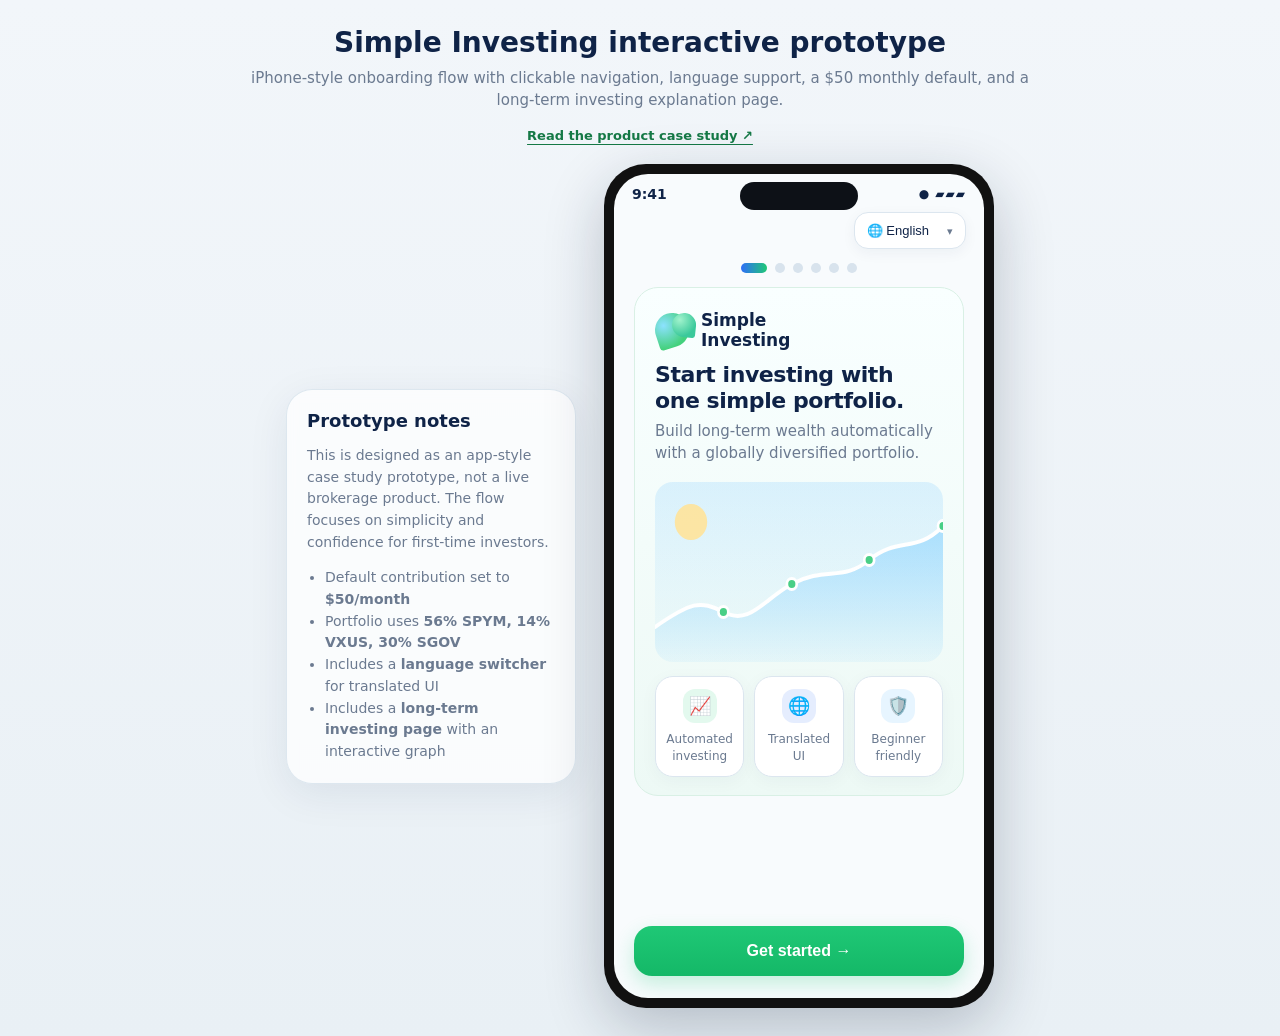
==== commit ab4bcd93: "Link published case study from prototype landing page" ====
--- a/index.html
+++ b/index.html
@@ -295,6 +295,16 @@
       margin-top: 5px;
     }
     .option.selected .radio { border-color: var(--green); }
+    .custom-amount-choice {align-items:center;}
+    .custom-amount-choice strong {font-size:16px;}
+    .custom-amount-panel {margin:-5px 0 13px;padding:12px 13px;background:#f4fcf7;border:1px solid #c9e9d6;border-radius:15px;}
+    .custom-amount-panel label {display:block;margin-bottom:8px;color:#426a52;font-size:12px;font-weight:750;}
+    .custom-amount-input {background:white;border:1px solid #d4e5d9;border-radius:12px;display:flex;align-items:center;gap:6px;padding:0 12px;min-height:44px;}
+    .custom-amount-input:focus-within {border-color:#1fc876;box-shadow:0 0 0 3px #e1f9e9;}
+    .custom-amount-input span {font-weight:800;font-size:18px;color:#188a53;}
+    .custom-amount-input input {flex:1;width:100%;min-width:0;border:0;outline:0;background:transparent;color:#1b3324;font-family:inherit;font-size:17px;font-weight:750;height:42px;}
+    .custom-amount-panel small {display:block;font-size:10px;color:#647b69;margin-top:7px;line-height:1.4;}
+    #continueAmount:disabled {opacity:.42;cursor:not-allowed;box-shadow:none;}
     .option.selected .radio:after {
       content: '';
       position: absolute;
@@ -727,6 +737,8 @@
     @keyframes orbit { to { transform:rotate(360deg); } }
     @keyframes breathe { 50% { transform:scale(1.06); } }
     @media(prefers-reduced-motion:reduce) { .loading-orbit:before,.loading-mark { animation:none!important; } }
+    .etf-feed-warning{display:flex;align-items:center;justify-content:space-between;gap:8px;margin:10px 0;padding:10px 11px;border:1px solid #ecd6b4;background:#fffbf0;border-radius:11px;color:#97641c;font-size:10px;line-height:1.4}
+    .etf-feed-warning button{flex:none;border:1px solid #e8c98e;border-radius:9px;background:white;padding:7px 8px;color:#855614;font-size:10px;font-weight:800;cursor:pointer}
     .holding-label {display:block;color:#6d8074;font-size:11px;font-weight:700;margin:8px 0 7px}
     .holding-dropdown {width:100%;margin:0 0 13px}
     .holding-select-trigger {display:flex;align-items:center;gap:10px;width:100%;min-height:48px;padding:8px 13px;background:#fff;border:1px solid #d8e9dc;border-radius:16px;color:#15291f;box-shadow:0 4px 16px rgba(24,80,45,.06);font-family:inherit;text-align:left;cursor:pointer;transition:border-color .18s,background-color .18s}
@@ -867,6 +879,23 @@
     .learn-amounts button{flex:1;border:1px solid #dceadd;border-radius:10px;background:white;padding:10px 4px;font-weight:800;cursor:pointer}
     .learn-amounts button.active{border-color:#22c973;background:#e9faee;color:#0f9850}
 
+  
+    /* Learn & Explore: conceptual path into an existing brokerage. */
+    .full-platform-cta{background:linear-gradient(135deg,#effaf3,#e5f5ee);border:1px solid #cde9d6;border-radius:19px;padding:15px;margin:14px 0 17px;box-shadow:0 6px 20px rgba(22,120,63,.06)}
+    .full-platform-cta-header{display:flex;align-items:center;justify-content:space-between;color:#178b52;font-size:10px;letter-spacing:.08em;font-weight:800;margin-bottom:7px}
+    .full-platform-cta-header span:last-child{font-size:19px;letter-spacing:0}
+    .full-platform-cta>strong{font-size:16px;color:#153d28;display:block;line-height:1.25}
+    .full-platform-cta p{font-size:11.5px;line-height:1.5;color:#58735f;margin:7px 0 12px}
+    .full-platform-cta button,.platform-preview button{width:100%;border:0;border-radius:11px;background:#19c66c;color:#082416;font:800 12px system-ui;padding:12px 13px;cursor:pointer}
+    .full-platform-cta button:hover,.platform-preview button:hover{background:#38d685}
+    .full-platform-cta button:focus-visible,.platform-preview button:focus-visible{outline:3px solid #17623a;outline-offset:3px}
+    .platform-preview{display:flex;flex-direction:column;align-items:center;text-align:center;padding:46px 13px 18px}
+    .platform-preview-kicker{font-size:11px;letter-spacing:.12em;font-weight:800;color:#1aa668;text-transform:uppercase}
+    .platform-preview-icon{display:flex;align-items:center;justify-content:center;font-size:32px;color:#087c47;background:#e6f9ed;border-radius:50%;width:76px;height:76px;margin:22px 0 7px}
+    .platform-preview h2{font-size:26px;line-height:1.15;color:#143e29;margin:9px 0}
+    .platform-preview p{font-size:13px;line-height:1.58;color:#667d6c;margin:5px 0 18px}
+    .platform-preview-caveat{font-size:11px;line-height:1.5;color:#718876;border:1px solid #e2eee7;background:#f5faf7;padding:12px;border-radius:13px;margin-bottom:22px}
+
   </style>
   <link rel="stylesheet" href="./learn-v2.css">
 </head>
@@ -874,6 +903,7 @@
   <div class="title-wrap">
     <h1>Simple Investing interactive prototype</h1>
     <p>iPhone-style onboarding flow with clickable navigation, language support, a $50 monthly default, and a long-term investing explanation page.</p>
+    <p style="margin-top:12px"><a href="./case-study/" style="display:inline-block;color:#157946;font-size:13px;font-weight:700;text-decoration:underline;text-underline-offset:4px">Read the product case study ↗</a></p>
   </div>
 
   <div class="prototype-wrap">
@@ -1001,7 +1031,15 @@
         accountNavHome: 'Home',
         accountNavPortfolio: 'Portfolio',
         accountNavLearn: 'Learn',
-        accountNavYou: 'You',
+        accountNavYou: 'Full Platform',
+        fullPlatformEyebrow: 'THE NEXT STEP',
+        fullPlatformPrompt: 'Ready to explore more?',
+        fullPlatformPromptCopy: 'Discover where your investing journey could go beyond the preset portfolio.',
+        fullPlatformAction: 'Explore the full platform',
+        fullPlatformTitle: 'Full Platform',
+        fullPlatformDescription: 'Simple Investing is designed as an entry point within an existing brokerage. As your confidence grows, this is where you could explore that brokerage’s wider investing tools, including individual stocks, ETFs, and other offerings.',
+        fullPlatformCaveat: 'Preview only. Broader brokerage features and real-money trading are not available in this prototype.',
+        fullPlatformBack: 'Back to Learn & Explore',
         placeholderTitle: 'Coming next',
         placeholderCopy: 'We will design this screen next.',
         demoNote: 'Example account using historical ETF returns. Not live or a forecast.',
@@ -1022,7 +1060,15 @@
         accountNavHome: "Inicio",
         accountNavPortfolio: "Cartera",
         accountNavLearn: "Aprender",
-        accountNavYou: "Tú",
+        accountNavYou: "Plataforma",
+        fullPlatformEyebrow: "EL SIGUIENTE PASO",
+        fullPlatformPrompt: "¿Te gustaría explorar más?",
+        fullPlatformPromptCopy: "Descubre otras posibilidades de inversión además de la cartera predefinida.",
+        fullPlatformAction: "Explorar la plataforma completa",
+        fullPlatformTitle: "Plataforma completa",
+        fullPlatformDescription: "Simple Investing está diseñado como punto de entrada dentro de una plataforma de inversión existente. Con más confianza, podrías explorar acciones individuales, ETF y otras herramientas de esa plataforma.",
+        fullPlatformCaveat: "Solo es una vista previa. Este prototipo no ofrece operaciones reales ni acceso a una cuenta de corretaje.",
+        fullPlatformBack: "Volver a Aprender",
         placeholderTitle: "Próximamente",
         placeholderCopy: "Diseñaremos esta pantalla después.",
 
@@ -1116,7 +1162,15 @@
         accountNavHome: "Home",
         accountNavPortfolio: "Portafoglio",
         accountNavLearn: "Scopri",
-        accountNavYou: "Tu",
+        accountNavYou: "Piattaforma",
+        fullPlatformEyebrow: "IL PROSSIMO PASSO",
+        fullPlatformPrompt: "Vuoi esplorare di più?",
+        fullPlatformPromptCopy: "Scopri le possibilità di investimento oltre il portafoglio predefinito.",
+        fullPlatformAction: "Esplora la piattaforma completa",
+        fullPlatformTitle: "Piattaforma completa",
+        fullPlatformDescription: "Simple Investing è progettato come punto di accesso a una piattaforma di investimento esistente. Con maggiore sicurezza potresti esplorarne azioni singole, ETF e altri strumenti.",
+        fullPlatformCaveat: "Solo anteprima. Il prototipo non consente operazioni reali o accesso a un conto di intermediazione.",
+        fullPlatformBack: "Torna a Scopri",
         placeholderTitle: "Prossimamente",
         placeholderCopy: "Progetteremo questa pagina in seguito.",
 
@@ -1210,7 +1264,15 @@
         accountNavHome: "Accueil",
         accountNavPortfolio: "Portefeuille",
         accountNavLearn: "Découvrir",
-        accountNavYou: "Vous",
+        accountNavYou: "Plateforme",
+        fullPlatformEyebrow: "LA PROCHAINE ÉTAPE",
+        fullPlatformPrompt: "Prêt à explorer davantage ?",
+        fullPlatformPromptCopy: "Découvrez ce qui existe au-delà du portefeuille prédéfini.",
+        fullPlatformAction: "Explorer la plateforme complète",
+        fullPlatformTitle: "Plateforme complète",
+        fullPlatformDescription: "Simple Investing est conçu comme un point d’entrée dans une plateforme de courtage existante. Avec plus de confiance, vous pourriez découvrir ses actions individuelles, ses ETF et ses autres outils d’investissement.",
+        fullPlatformCaveat: "Aperçu uniquement. Ce prototype ne permet ni opérations réelles ni accès à un compte de courtage.",
+        fullPlatformBack: "Retour à Découvrir",
         placeholderTitle: "Prochainement",
         placeholderCopy: "Nous concevrons cet écran ensuite.",
 
@@ -1298,6 +1360,11 @@
     let screenIndex = 0;
     let currentLang = 'en';
     let selectedAmount = 50;
+    let customAmountOpen = false;
+    let customAmountText = '';
+    const customAmountTranslations = {"en":{"button":"Choose my own amount","placeholder":"Monthly amount (USD)","hint":"Enter an amount from $1 to $10,000.","invalid":"Enter an amount between $1 and $10,000."},"es":{"button":"Elegir otra cantidad","placeholder":"Cantidad mensual (USD)","hint":"Introduce una cantidad de $1 a $10.000.","invalid":"Introduce una cantidad de $1 a $10.000."},"it":{"button":"Scegli un altro importo","placeholder":"Importo mensile (USD)","hint":"Inserisci un importo da $1 a $10.000.","invalid":"Inserisci un importo da $1 a $10.000."},"fr":{"button":"Choisir un autre montant","placeholder":"Montant mensuel (USD)","hint":"Saisissez entre 1 $ et 10 000 $.","invalid":"Saisissez entre 1 $ et 10 000 $."}};
+    function customAmountTextFor(k){return customAmountTranslations[currentLang]?.[k]||customAmountTranslations.en[k];}
+    function customAmountValid(){return /^\d{1,5}(?:\.\d{1,2})?$/.test(customAmountText)&&Number(customAmountText)>=1&&Number(customAmountText)<=10000;}
     let chartView = '5y';
     let homeRange = 'all';
     let homeTab = 'home';
@@ -1330,7 +1397,7 @@
     const accountHistory = [{"date":"2025-09","SPYM":0.0353,"VXUS":0.0344,"SGOV":0.0032},{"date":"2025-10","SPYM":0.0242,"VXUS":0.0159,"SGOV":0.0037},{"date":"2025-11","SPYM":0.0019,"VXUS":0.0040999999999999995,"SGOV":0.0029},{"date":"2025-12","SPYM":0.0008,"VXUS":0.025099999999999997,"SGOV":0.0034000000000000002},{"date":"2026-01","SPYM":0.0147,"VXUS":0.0559,"SGOV":0.0029},{"date":"2026-02","SPYM":-0.0079,"VXUS":0.0521,"SGOV":0.0028000000000000004},{"date":"2026-03","SPYM":-0.0499,"VXUS":-0.079,"SGOV":0.0029},{"date":"2026-04","SPYM":0.1048,"VXUS":0.07719999999999999,"SGOV":0.003},{"date":"2026-05","SPYM":0.053099999999999994,"VXUS":0.0361,"SGOV":0.0029},{"date":"2026-06","SPYM":-0.0104,"VXUS":-0.0022,"SGOV":0.003},{"date":"2026-07","SPYM":0.0002,"VXUS":-0.0105,"SGOV":0.0034000000000000002},{"date":"2026-08","SPYM":0.0271,"VXUS":0.0323,"SGOV":0.0028000000000000004},{"date":"2026-09","SPYM":-0.0031,"VXUS":-0.0252,"SGOV":0.0029}];
 
 
-    const uiStrings={"en":{"breakdown":"Portfolio breakdown","choose":"Choose an investment","chooseETF":"Choose an ETF","target":"target allocation","market":"Market data","delayed":"Quotes delayed","demo":"Demo only","sample":"Sample through Sep 2026","quotes":"quotes through","quoteMissing":"quote date unavailable","unavailable":"Period performance unavailable","range1d":"past day","range1w":"past week","range1m":"past month","range3m":"past 3 months","rangeytd":"year to date","range1y":"past year","rangeall":"since starting","contributed":"Contributed","growth":"Investment growth","simulated":"Simulated","monthlyDeposits":"monthly deposits.","pending":"currently uninvested cash.","feedNote":"ETF prices reflect available market data.","sampleNote":"Historical sample, not live prices.","chartMissing":"History unavailable","chartNoPrices":"Historical market prices for this period are not available.","chartLabel":"holding value for the selected period","chartInvested":"contributed","purposeSPYM":"U.S. large-company stocks, including companies in the S&P 500.","purposeVXUS":"Companies in developed and emerging international markets.","purposeSGOV":"Short-term U.S. Treasury bills, designed to limit interest-rate risk.","chartGroup":"Holding history period","homeGroup":"Portfolio history period","marketUnavailable":"market history unavailable","noFeed":"Current market prices are unavailable.","noIntra":"Intraday prices are unavailable for this period.","notes":"Portfolio values are simulated, not a real brokerage account.","rangeYTD":"YTD","rangeAll":"All","fundYTD":"YTD","fundReturn":"Fund return","fundShare":"Portfolio share","fundValue":"Approx. value","asOf":"As of","holdingDetails":"Holding details"},"es":{"breakdown":"Detalle de la cartera","choose":"Elige una inversión","chooseETF":"Elegir un ETF","target":"asignación objetivo","market":"Datos de mercado","delayed":"Cotizaciones retrasadas","demo":"Solo demostración","sample":"Datos de muestra hasta sep. de 2026","quotes":"cotizaciones hasta el","quoteMissing":"fecha de cotización no disponible","unavailable":"Rentabilidad no disponible","range1d":"último día","range1w":"última semana","range1m":"último mes","range3m":"últimos 3 meses","rangeytd":"en lo que va del año","range1y":"último año","rangeall":"desde el inicio","contributed":"Aportado","growth":"Ganancia de inversión","simulated":"Aportaciones simuladas de","monthlyDeposits":"al mes.","pending":"en efectivo pendiente de invertir.","feedNote":"Los precios reflejan los datos de mercado disponibles.","sampleNote":"Datos históricos de muestra, no cotizaciones actuales.","chartMissing":"Historial no disponible","chartNoPrices":"No hay cotizaciones históricas para este período.","chartLabel":"valor de la inversión en el período seleccionado","chartInvested":"aportado","purposeSPYM":"Acciones de grandes empresas de EE. UU., incluidas las del S&P 500.","purposeVXUS":"Empresas de mercados desarrollados y emergentes fuera de EE. UU.","purposeSGOV":"Letras del Tesoro estadounidense a corto plazo, diseñadas para limitar el riesgo de tipos de interés.","chartGroup":"Período de la inversión","homeGroup":"Período de la cartera","marketUnavailable":"historial de mercado no disponible","noFeed":"No hay cotizaciones actuales disponibles.","noIntra":"No hay cotizaciones intradía para este período.","notes":"Los valores son simulados; no es una cuenta de inversión real.","rangeYTD":"Año","rangeAll":"Todo","fundYTD":"Año","fundReturn":"Rentabilidad del fondo","fundShare":"Parte de la cartera","fundValue":"Valor aproximado","asOf":"A fecha de","holdingDetails":"Detalles de la inversión"},"it":{"breakdown":"Dettaglio del portafoglio","choose":"Scegli un investimento","chooseETF":"Scegli un ETF","target":"allocazione obiettivo","market":"Dati di mercato","delayed":"Quotazioni ritardate","demo":"Solo dimostrazione","sample":"Dati di esempio fino a set. 2026","quotes":"quotazioni aggiornate al","quoteMissing":"data delle quotazioni non disponibile","unavailable":"Rendimento non disponibile","range1d":"ultimo giorno","range1w":"ultima settimana","range1m":"ultimo mese","range3m":"ultimi 3 mesi","rangeytd":"da inizio anno","range1y":"ultimo anno","rangeall":"dall'inizio","contributed":"Versato","growth":"Crescita dell'investimento","simulated":"Versamenti simulati di","monthlyDeposits":"al mese.","pending":"in contanti ancora da investire.","feedNote":"I prezzi riflettono i dati di mercato disponibili.","sampleNote":"Esempio storico, non quotazioni in tempo reale.","chartMissing":"Storico non disponibile","chartNoPrices":"Non sono disponibili prezzi storici per questo periodo.","chartLabel":"valore dell'investimento nel periodo selezionato","chartInvested":"versato","purposeSPYM":"Azioni di grandi società statunitensi, incluse quelle dell'S&P 500.","purposeVXUS":"Società dei mercati sviluppati ed emergenti fuori dagli Stati Uniti.","purposeSGOV":"Buoni del Tesoro USA a breve termine, con rischio di tasso limitato.","chartGroup":"Periodo dell'investimento","homeGroup":"Periodo del portafoglio","marketUnavailable":"storico di mercato non disponibile","noFeed":"Prezzi di mercato attuali non disponibili.","noIntra":"Prezzi intraday non disponibili per questo periodo.","notes":"I valori sono simulati; non si tratta di un conto di investimento reale.","rangeYTD":"Anno","rangeAll":"Tutto","fundYTD":"Anno","fundReturn":"Rendimento del fondo","fundShare":"Quota del portafoglio","fundValue":"Valore stimato","asOf":"Al","holdingDetails":"Dettagli dell'investimento"},"fr":{"breakdown":"Détail du portefeuille","choose":"Choisir un placement","chooseETF":"Choisir un ETF","target":"allocation cible","market":"Données de marché","delayed":"Cours différés","demo":"Démo uniquement","sample":"Données d'exemple jusqu'à sept. 2026","quotes":"cours disponibles au","quoteMissing":"date des cours indisponible","unavailable":"Performance indisponible","range1d":"dernier jour","range1w":"dernière semaine","range1m":"dernier mois","range3m":"3 derniers mois","rangeytd":"depuis janvier","range1y":"dernière année","rangeall":"depuis le début","contributed":"Versements","growth":"Gain du placement","simulated":"Versements simulés de","monthlyDeposits":"par mois.","pending":"en espèces restant à investir.","feedNote":"Les prix reflètent les données de marché disponibles.","sampleNote":"Exemple historique, pas de cours en temps réel.","chartMissing":"Historique indisponible","chartNoPrices":"Les prix historiques sont indisponibles pour cette période.","chartLabel":"valeur du placement sur la période sélectionnée","chartInvested":"versé","purposeSPYM":"Actions de grandes entreprises américaines, dont celles du S&P 500.","purposeVXUS":"Entreprises de marchés développés et émergents hors des États-Unis.","purposeSGOV":"Bons du Trésor américain à court terme, limitant le risque de taux.","chartGroup":"Période du placement","homeGroup":"Période du portefeuille","marketUnavailable":"historique de marché indisponible","noFeed":"Cours de marché actuels indisponibles.","noIntra":"Cours intrajournaliers indisponibles pour cette période.","notes":"Ces valeurs sont simulées et ne représentent pas un vrai compte de courtage.","rangeYTD":"Année","rangeAll":"Tout","fundYTD":"Année","fundReturn":"Performance du fonds","fundShare":"Part du portefeuille","fundValue":"Valeur estimée","asOf":"Au","holdingDetails":"Détails du placement"}};
+    const uiStrings={"en":{"breakdown":"Portfolio breakdown","choose":"Choose an investment","chooseETF":"Choose an ETF","target":"target allocation","market":"Market data","delayed":"Quotes delayed","demo":"Demo only","sample":"Sample through Sep 2026","quotes":"quotes through","quoteMissing":"quote date unavailable","unavailable":"Period performance unavailable","range1d":"past day","range1w":"past week","range1m":"past month","range3m":"past 3 months","rangeytd":"year to date","range1y":"past year","rangeall":"since starting","contributed":"Contributed","growth":"Investment growth","simulated":"Simulated","monthlyDeposits":"monthly deposits.","pending":"currently uninvested cash.","feedNote":"ETF prices reflect available market data.","sampleNote":"Historical sample, not live prices.","chartMissing":"History unavailable","chartNoPrices":"Historical market prices for this period are not available.","chartLabel":"holding value for the selected period","chartInvested":"contributed","purposeSPYM":"U.S. large-company stocks, including companies in the S&P 500.","purposeVXUS":"Companies in developed and emerging international markets.","purposeSGOV":"Short-term U.S. Treasury bills, designed to limit interest-rate risk.","chartGroup":"Holding history period","homeGroup":"Portfolio history period","marketUnavailable":"market history unavailable","noFeed":"Current market prices are unavailable.","noIntra":"Intraday prices are unavailable for this period.","notes":"Portfolio values are simulated, not a real brokerage account.","rangeYTD":"YTD","rangeAll":"All","fundYTD":"YTD","fundReturn":"Fund return","fundShare":"Portfolio share","fundValue":"Approx. value","asOf":"As of","holdingDetails":"Holding details","dataStale":"Market history may be outdated. Last quote:","retryFeed":"Refresh data"},"es":{"breakdown":"Detalle de la cartera","choose":"Elige una inversión","chooseETF":"Elegir un ETF","target":"asignación objetivo","market":"Datos de mercado","delayed":"Cotizaciones retrasadas","demo":"Solo demostración","sample":"Datos de muestra hasta sep. de 2026","quotes":"cotizaciones hasta el","quoteMissing":"fecha de cotización no disponible","unavailable":"Rentabilidad no disponible","range1d":"último día","range1w":"última semana","range1m":"último mes","range3m":"últimos 3 meses","rangeytd":"en lo que va del año","range1y":"último año","rangeall":"desde el inicio","contributed":"Aportado","growth":"Ganancia de inversión","simulated":"Aportaciones simuladas de","monthlyDeposits":"al mes.","pending":"en efectivo pendiente de invertir.","feedNote":"Los precios reflejan los datos de mercado disponibles.","sampleNote":"Datos históricos de muestra, no cotizaciones actuales.","chartMissing":"Historial no disponible","chartNoPrices":"No hay cotizaciones históricas para este período.","chartLabel":"valor de la inversión en el período seleccionado","chartInvested":"aportado","purposeSPYM":"Acciones de grandes empresas de EE. UU., incluidas las del S&P 500.","purposeVXUS":"Empresas de mercados desarrollados y emergentes fuera de EE. UU.","purposeSGOV":"Letras del Tesoro estadounidense a corto plazo, diseñadas para limitar el riesgo de tipos de interés.","chartGroup":"Período de la inversión","homeGroup":"Período de la cartera","marketUnavailable":"historial de mercado no disponible","noFeed":"No hay cotizaciones actuales disponibles.","noIntra":"No hay cotizaciones intradía para este período.","notes":"Los valores son simulados; no es una cuenta de inversión real.","rangeYTD":"Año","rangeAll":"Todo","fundYTD":"Año","fundReturn":"Rentabilidad del fondo","fundShare":"Parte de la cartera","fundValue":"Valor aproximado","asOf":"A fecha de","holdingDetails":"Detalles de la inversión","dataStale":"El historial puede estar desactualizado. Último dato:","retryFeed":"Actualizar"},"it":{"breakdown":"Dettaglio del portafoglio","choose":"Scegli un investimento","chooseETF":"Scegli un ETF","target":"allocazione obiettivo","market":"Dati di mercato","delayed":"Quotazioni ritardate","demo":"Solo dimostrazione","sample":"Dati di esempio fino a set. 2026","quotes":"quotazioni aggiornate al","quoteMissing":"data delle quotazioni non disponibile","unavailable":"Rendimento non disponibile","range1d":"ultimo giorno","range1w":"ultima settimana","range1m":"ultimo mese","range3m":"ultimi 3 mesi","rangeytd":"da inizio anno","range1y":"ultimo anno","rangeall":"dall'inizio","contributed":"Versato","growth":"Crescita dell'investimento","simulated":"Versamenti simulati di","monthlyDeposits":"al mese.","pending":"in contanti ancora da investire.","feedNote":"I prezzi riflettono i dati di mercato disponibili.","sampleNote":"Esempio storico, non quotazioni in tempo reale.","chartMissing":"Storico non disponibile","chartNoPrices":"Non sono disponibili prezzi storici per questo periodo.","chartLabel":"valore dell'investimento nel periodo selezionato","chartInvested":"versato","purposeSPYM":"Azioni di grandi società statunitensi, incluse quelle dell'S&P 500.","purposeVXUS":"Società dei mercati sviluppati ed emergenti fuori dagli Stati Uniti.","purposeSGOV":"Buoni del Tesoro USA a breve termine, con rischio di tasso limitato.","chartGroup":"Periodo dell'investimento","homeGroup":"Periodo del portafoglio","marketUnavailable":"storico di mercato non disponibile","noFeed":"Prezzi di mercato attuali non disponibili.","noIntra":"Prezzi intraday non disponibili per questo periodo.","notes":"I valori sono simulati; non si tratta di un conto di investimento reale.","rangeYTD":"Anno","rangeAll":"Tutto","fundYTD":"Anno","fundReturn":"Rendimento del fondo","fundShare":"Quota del portafoglio","fundValue":"Valore stimato","asOf":"Al","holdingDetails":"Dettagli dell'investimento","dataStale":"Lo storico può essere datato. Ultimo dato:","retryFeed":"Aggiorna"},"fr":{"breakdown":"Détail du portefeuille","choose":"Choisir un placement","chooseETF":"Choisir un ETF","target":"allocation cible","market":"Données de marché","delayed":"Cours différés","demo":"Démo uniquement","sample":"Données d'exemple jusqu'à sept. 2026","quotes":"cours disponibles au","quoteMissing":"date des cours indisponible","unavailable":"Performance indisponible","range1d":"dernier jour","range1w":"dernière semaine","range1m":"dernier mois","range3m":"3 derniers mois","rangeytd":"depuis janvier","range1y":"dernière année","rangeall":"depuis le début","contributed":"Versements","growth":"Gain du placement","simulated":"Versements simulés de","monthlyDeposits":"par mois.","pending":"en espèces restant à investir.","feedNote":"Les prix reflètent les données de marché disponibles.","sampleNote":"Exemple historique, pas de cours en temps réel.","chartMissing":"Historique indisponible","chartNoPrices":"Les prix historiques sont indisponibles pour cette période.","chartLabel":"valeur du placement sur la période sélectionnée","chartInvested":"versé","purposeSPYM":"Actions de grandes entreprises américaines, dont celles du S&P 500.","purposeVXUS":"Entreprises de marchés développés et émergents hors des États-Unis.","purposeSGOV":"Bons du Trésor américain à court terme, limitant le risque de taux.","chartGroup":"Période du placement","homeGroup":"Période du portefeuille","marketUnavailable":"historique de marché indisponible","noFeed":"Cours de marché actuels indisponibles.","noIntra":"Cours intrajournaliers indisponibles pour cette période.","notes":"Ces valeurs sont simulées et ne représentent pas un vrai compte de courtage.","rangeYTD":"Année","rangeAll":"Tout","fundYTD":"Année","fundReturn":"Performance du fonds","fundShare":"Part du portefeuille","fundValue":"Valeur estimée","asOf":"Au","holdingDetails":"Détails du placement","dataStale":"L’historique peut être ancien. Dernier cours :","retryFeed":"Actualiser"}};
     function ui(key){return uiStrings[currentLang]?.[key]??uiStrings.en[key]??key;}
     function rangeChoices(){return [['1d','1D'],['1w',currentLang==='en'?'1W':currentLang==='es'?'1S':currentLang==='it'?'1S':'1S'],['1m','1M'],['3m','3M'],['ytd',ui('rangeYTD')],['1y',currentLang==='en'?'1Y':currentLang==='es'?'1A':currentLang==='it'?'1A':'1A'],['all',ui('rangeAll')]];}
     function t(key) {
@@ -1364,12 +1431,34 @@
     }
 
     function amountOptions() {
-      return [10, 25, 50, 100].map(amount => `
-        <button type="button" class="option ${selectedAmount === amount ? 'selected' : ''}" onclick="selectAmount(${amount})" aria-pressed="${selectedAmount === amount}">
+      const preset=[10,25,50,100].map(amount => `
+        <button type="button" class="option ${!customAmountOpen&&selectedAmount===amount?'selected':''}" onclick="selectAmount(${amount})" aria-pressed="${!customAmountOpen&&selectedAmount===amount}">
           <strong>$${amount} / ${t('perMonth')}</strong>
           <span class="radio" aria-hidden="true"></span>
         </button>
       `).join('');
+      const customButton=`<button type="button" class="option custom-amount-choice ${customAmountOpen?'selected':''}" onclick="showCustomAmount()" aria-expanded="${customAmountOpen}" aria-pressed="${customAmountOpen}">
+        <strong>${customAmountTextFor('button')}</strong><span class="radio" aria-hidden="true"></span>
+      </button>`;
+      const customField=customAmountOpen?`<div class="custom-amount-panel">
+        <label for="monthlyCustomAmount">${customAmountTextFor('placeholder')}</label>
+        <div class="custom-amount-input"><span>$</span><input id="monthlyCustomAmount" inputmode="decimal" type="number" min="1" max="10000" step=".01" placeholder="75" value="${customAmountText.replace(/[^0-9.]/g,'')}" oninput="onCustomAmountInput(this.value)" aria-describedby="customAmountHint" /></div>
+        <small id="customAmountHint">${customAmountTextFor(customAmountText&&!customAmountValid()?'invalid':'hint')}</small>
+      </div>`:'';
+      return preset+customButton+customField;
+    }
+    function showCustomAmount(){
+      customAmountOpen=true;
+      renderScreen();
+      document.getElementById('monthlyCustomAmount')?.focus();
+    }
+    function onCustomAmountInput(value){
+      customAmountText=String(value);
+      if(customAmountValid())selectedAmount=Math.round(Number(value)*100)/100;
+      const proceed=document.getElementById('continueAmount');
+      if(proceed)proceed.disabled=!customAmountValid();
+      const hint=document.getElementById('customAmountHint');
+      if(hint)hint.textContent=customAmountTextFor(customAmountText&&!customAmountValid()?'invalid':'hint');
     }
 
     function renderMiniHeroGraph() {
@@ -1395,7 +1484,7 @@
     }
 
     function money(n) {
-      return new Intl.NumberFormat('en-US', {style:'currency', currency:'USD', maximumFractionDigits:0}).format(n);
+      return new Intl.NumberFormat('en-US', {style:'currency', currency:'USD', minimumFractionDigits:Number.isInteger(n)?0:2, maximumFractionDigits:2}).format(n);
     }
     function dateLabel(ym) {
       const [y, m] = ym.split('-').map(Number);
@@ -1549,9 +1638,20 @@
     // on May 1, 2026. No fake future price movements are generated.
     const SIM_FIRST_DEPOSIT = '2026-05-01';
     const ASSET_WEIGHTS = {SPYM:.56,VXUS:.14,SGOV:.30};
-    let liveMarket = null;
+    function recentVerifiedFeed(){
+      try{
+        const cache=JSON.parse(sessionStorage.getItem('simple_investing_verified_market_feed_v1')||'null');
+        if(!cache||!Array.isArray(cache.daily)||!cache.daily.length||!cache.asOf)return null;
+        const last=cache.daily.at(-1).date;
+        const age=Date.now()-new Date(last+'T16:00:00Z').getTime();
+        if(!(age>=-86400000&&age<5*86400000))return null;
+        return cache;
+      }catch{return null;}
+    }
+    let liveMarket = recentVerifiedFeed();
     let marketLoadError = '';
     let marketLoadBusy = false;
+    let lastMarketAttempt=0;
     // The public prototype always uses its configured Cloudflare feed.
     // Twelve Data credentials stay securely inside the Worker, never here.
     const marketFeedUrl = 'https://simple-investing-market-data.victoriaborja09.workers.dev/portfolio-feed';
@@ -1801,19 +1901,37 @@
     }
     async function refreshMarketFeed(){
       if(!marketFeedUrl||marketLoadBusy)return;
-      marketLoadBusy=true;marketLoadError='';
+      marketLoadBusy=true;lastMarketAttempt=Date.now();marketLoadError='';
       try{
         const response=await fetch(marketFeedUrl,{cache:'no-store'});
         if(!response.ok)throw Error('Market feed returned HTTP '+response.status);
         const json=await response.json();
-        if(!json.asOf||!Array.isArray(json.daily)||json.daily.length<2 || !['SPYM','VXUS','SGOV'].every(t=>json.daily.some(x=>Number(x[t])>0)))throw Error('Market feed did not include valid portfolio histories');
+        if(!json.asOf||!Array.isArray(json.daily)||json.daily.length<2||
+          !['SPYM','VXUS','SGOV'].every(t=>json.daily.some(x=>Number(x[t])>0)))
+          throw Error('Market feed did not include valid portfolio histories');
+        const incomingDate=json.daily.at(-1).date;
+        const previousDate=liveMarket?.daily?.at(-1)?.date||'';
+        if(previousDate>incomingDate)throw Error('Older ETF market data rejected');
         liveMarket=json;
+        try{
+          const quoteAge=Date.now()-new Date(incomingDate+'T16:00:00Z').getTime();
+          if(quoteAge>=-86400000&&quoteAge<5*86400000)
+            sessionStorage.setItem('simple_investing_verified_market_feed_v1',JSON.stringify(json));
+        }catch{}
         if(screens[screenIndex]==='home'&&(homeTab==='home'||homeTab==='portfolio'))renderScreen();
-      }catch(error){marketLoadError=String(error?.message||error);console.warn('Simple Investing feed:',marketLoadError);}
-      finally{marketLoadBusy=false;}
+      }catch(error){
+        marketLoadError=String(error?.message||error);
+        console.warn('Simple Investing feed:',marketLoadError);
+        if(screens[screenIndex]==='home'&&(homeTab==='home'||homeTab==='portfolio'))renderScreen();
+      }finally{marketLoadBusy=false;}
+    }
+    function retryPortfolioMarketData(){refreshMarketFeed();}
+    function checkPortfolioMarketOnOpen(){
+      if((!liveMarket||marketQuotesDelayed())&&!marketLoadBusy&&Date.now()-lastMarketAttempt>60000)
+        refreshMarketFeed();
     }
     function renderHomeNav() {
-      const labels=[['home','⌂','accountNavHome'],['portfolio','◉','accountNavPortfolio'],['learn','◔','accountNavLearn'],['you','⚙','accountNavYou']];
+      const labels=[['home','⌂','accountNavHome'],['portfolio','◉','accountNavPortfolio'],['learn','◔','accountNavLearn'],['you','↗','accountNavYou']];
       return `<nav class="home-nav" aria-label="Account navigation">
         ${labels.map(([id,ico,key])=>`<button class="home-nav-item ${homeTab===id?'active':''}" type="button" onclick="openHomeTab('${id}')" aria-current="${homeTab===id?'page':'false'}"><span>${ico}</span>${t(key)}</button>`).join('')}
       </nav>`;
@@ -1931,6 +2049,15 @@
       const pending=aggregate.at(-1)?.pendingCash||0;
       const purpose=ui('purpose'+asset.ticker);
       const status=liveMarket?(delayed?ui('delayed'):ui('market')):ui('demo');
+      const latestETFDate=liveMarket?.daily?.filter(row=>Number(row[asset.ticker])>0).at(-1)?.date || ownHistory.at(-1)?.date || '';
+      const quoteAge=latestETFDate?Date.now()-new Date(latestETFDate.slice(0,10)+'T16:00:00Z').getTime():Infinity;
+      const staleETF=!liveMarket||quoteAge>5*86400000;
+      const etfDateText=latestETFDate?new Date(latestETFDate.slice(0,10)+'T12:00:00Z')
+        .toLocaleDateString(({en:'en-US',es:'es-ES',it:'it-IT',fr:'fr-FR'})[currentLang]||'en-US',
+         {timeZone:'UTC',month:'short',day:'numeric',year:'numeric'}):'—';
+      const freshInfo=staleETF?
+        '<div class="etf-feed-warning">'+ui('dataStale')+' '+etfDateText+
+        '<button type="button" onclick="retryPortfolioMarketData()">'+ui('retryFeed')+'</button></div>':'';
       const deposit=performance?moneyChange(performance.contributed):'—';
       const profit=gain===null?'—':(gain>=0?'+':'−')+moneyChange(Math.abs(gain));
       return '<div class="account-view holding-view">'+
@@ -1939,7 +2066,7 @@
         picker+
         '<div class="account-amount">'+moneyChange(value)+'</div>'+
         '<div class="account-gain '+(gain!==null&&gain<0?'negative':'')+'">'+change+'</div>'+
-        '<div class="account-sub">'+homeStatusLabel()+' · '+asset.pct+'% '+ui('target')+'</div>'+
+        '<div class="account-sub">'+(liveMarket?asset.ticker+' · '+ui('quotes')+' '+etfDateText:ui('sample'))+' · '+asset.pct+'% '+ui('target')+'</div>'+freshInfo+
         '<div class="account-range" role="group" aria-label="'+ui('chartGroup')+'">'+
         rangeChoices().map(([id,label])=>'<button class="'+(homeRange===id?'active':'')+'" onclick="setHomeRange(\''+id+'\')" aria-pressed="'+(homeRange===id)+'">'+label+'</button>').join('')+
         '</div><div class="account-chart">'+chart+'</div><div class="account-period">'+dates+'</div>'+
@@ -1979,10 +2106,9 @@
       if(homeTab==='home') return renderHomeDashboard();
       if(homeTab==='portfolio') return renderHoldingDashboard();
       if(homeTab==='learn')return renderLearnPage();
-      const k='accountNavYou';
-      return `<div class="account-placeholder"><div class="bigicon">◌</div><h2>${t(k)}</h2><p>${t('placeholderTitle')}</p></div>`;
-    }
-    function openHomeTab(id){ homeTab=id; homeSelectedAsset=null; portfolioMenuOpen=false; renderScreen(); }
+      return `<section class="platform-preview"><span class="platform-preview-kicker">${t('placeholderTitle')}</span><div class="platform-preview-icon" aria-hidden="true">↗</div><h2>${t('fullPlatformTitle')}</h2><p>${t('fullPlatformDescription')}</p><div class="platform-preview-caveat">${t('fullPlatformCaveat')}</div><button type="button" onclick="openHomeTab('learn')">← ${t('fullPlatformBack')}</button></section>`;
+    }
+    function openHomeTab(id){ homeTab=id; homeSelectedAsset=null; portfolioMenuOpen=false; renderScreen(); if(id==='home'||id==='portfolio')checkPortfolioMarketOnOpen(); }
     function setHomeRange(id){ homeRange=id; renderScreen(); }
     function showHomeAsset(ticker){
       homeSelectedAsset=ticker;
@@ -2058,7 +2184,7 @@
           <p class="subhead">${t('amountSub')}</p>
           ${amountOptions()}
         `;
-        bottomBar.innerHTML = `<button class="btn primary" onclick="nextScreen()">${t('continue')} →</button>`;
+        bottomBar.innerHTML = `<button id="continueAmount" class="btn primary" onclick="nextScreen()" ${customAmountOpen&&!customAmountValid()?'disabled':''}>${t('continue')} →</button>`;
       }
 
       if (screens[screenIndex] === 'how') {
@@ -2159,6 +2285,7 @@
     }
 
     function nextScreen() {
+      if(screens[screenIndex]==='amount'&&customAmountOpen&&!customAmountValid())return;
       if (screenIndex < screens.length - 1) {
         screenIndex += 1;
         renderScreen();
@@ -2181,6 +2308,7 @@
     }
     function selectAmount(amount) {
       selectedAmount = amount;
+      customAmountOpen=false;
       renderScreen();
     }
     function setChart(view) {
--- a/learn-v2.css
+++ b/learn-v2.css
@@ -94,3 +94,14 @@
 .learn2 .modal-panel .confirm{background:#21cd72;border:none;color:#10301a;padding:12px;border-radius:12px;font-weight:850;width:100%;margin-top:9px}
 .learn2 .modal-panel .secondary{border:1px solid #dce9df;color:#247648;background:white;padding:11px;border-radius:11px;font-weight:800;width:100%;margin-top:7px}
 .learn2 button:focus-visible{outline:2px solid #24c874;outline-offset:2px}
+
+/* Paper portfolio: visually separate uninvested cash and invested holdings. */
+.learn2 .paper-summary{display:grid;grid-template-columns:repeat(2,minmax(0,1fr));gap:9px;margin:0 0 9px}
+.learn2 .paper-summary-tile{min-width:0;display:flex;flex-direction:column;justify-content:space-between;min-height:93px;padding:13px 12px;border:1px solid #daebdd;border-radius:17px;background:#fff}
+.learn2 .paper-summary-tile small{display:block;color:#688271;font-size:11px;font-weight:710;line-height:1.3;margin-bottom:12px}
+.learn2 .paper-summary-tile strong{display:block;color:#173724;font-size:21px;letter-spacing:-.04em;white-space:nowrap}
+.learn2 .paper-summary-cash{background:#f3f9f5}
+.learn2 .paper-summary-invested{background:#e8f8ed;border-color:#c7e9d2}
+.learn2 .paper-summary-total{display:flex;flex-wrap:wrap;justify-content:space-between;align-items:center;gap:6px;padding:3px 2px 8px;color:#65796b;font-size:10px;line-height:1.4}
+.learn2 .paper-summary-total strong{font-size:11px;color:#1e402b}
+.learn2 .paper-summary-total .up{color:#168a52}.learn2 .paper-summary-total .down{color:#ca4d56}
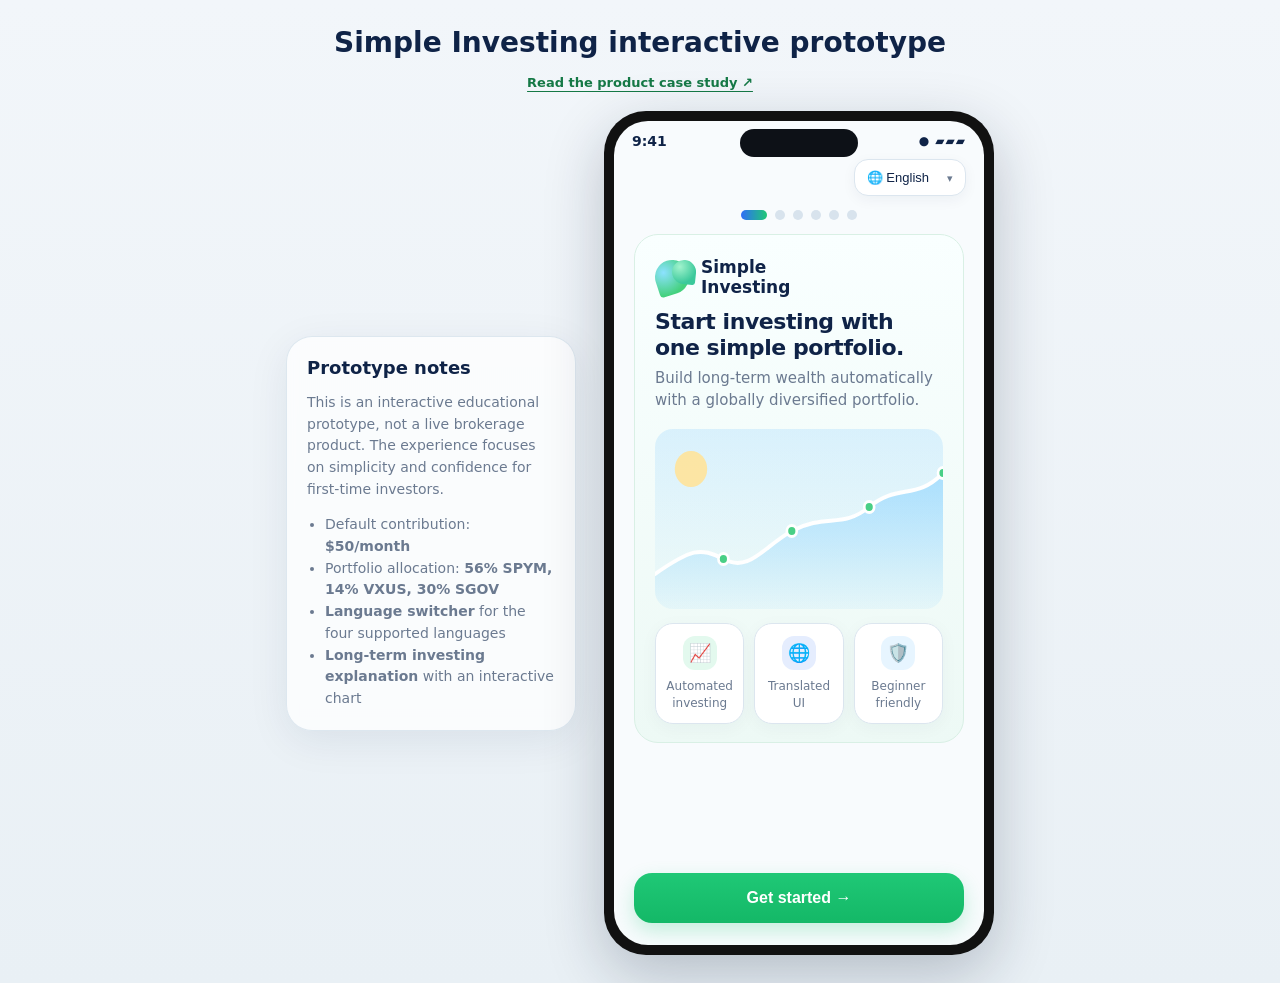
==== commit ff42cb9a: "Polish site text and fully localize prototype experience" ====
--- a/index.html
+++ b/index.html
@@ -901,20 +901,19 @@
 </head>
 <body>
   <div class="title-wrap">
-    <h1>Simple Investing interactive prototype</h1>
-    <p>iPhone-style onboarding flow with clickable navigation, language support, a $50 monthly default, and a long-term investing explanation page.</p>
-    <p style="margin-top:12px"><a href="./case-study/" style="display:inline-block;color:#157946;font-size:13px;font-weight:700;text-decoration:underline;text-underline-offset:4px">Read the product case study ↗</a></p>
+    <h1 data-site-copy="siteTitle">Simple Investing interactive prototype</h1>
+    <p style="margin-top:12px"><a href="./case-study/" style="display:inline-block;color:#157946;font-size:13px;font-weight:700;text-decoration:underline;text-underline-offset:4px" data-site-copy="caseStudy">Read the product case study ↗</a></p>
   </div>
 
   <div class="prototype-wrap">
     <div class="side-panel">
-      <h3>Prototype notes</h3>
-      <p>This is designed as an app-style case study prototype, not a live brokerage product. The flow focuses on simplicity and confidence for first-time investors.</p>
+      <h3 data-site-copy="notesTitle">Prototype notes</h3>
+      <p data-site-copy="notesBody">This is designed as an app-style case study prototype, not a live brokerage product. The flow focuses on simplicity and confidence for first-time investors.</p>
       <ul>
-        <li>Default contribution set to <strong>$50/month</strong></li>
-        <li>Portfolio uses <strong>56% SPYM, 14% VXUS, 30% SGOV</strong></li>
-        <li>Includes a <strong>language switcher</strong> for translated UI</li>
-        <li>Includes a <strong>long-term investing page</strong> with an interactive graph</li>
+        <li data-site-html="monthly">Default contribution set to <strong>$50/month</strong></li>
+        <li data-site-html="allocation">Portfolio uses <strong>56% SPYM, 14% VXUS, 30% SGOV</strong></li>
+        <li data-site-html="language">Includes a <strong>language switcher</strong> for translated UI</li>
+        <li data-site-html="longTerm">Includes a <strong>long-term investing page</strong> with an interactive graph</li>
       </ul>
     </div>
 
@@ -1073,6 +1072,11 @@
         placeholderCopy: "Diseñaremos esta pantalla después.",
 
         langName: 'Español',
+        accountValue: "Valor total de la cartera",
+        exampleAsOf: "sept. 2026",
+        homeLabel: "Cartera",
+        homeChartAlt: "Evolución del valor de una cartera con aportaciones mensuales",
+        homeChartCaption: "Evolución del valor de la cartera",
         donutMix: 'Tu cartera',
         donutHint: 'Toca un segmento para conocer su contenido',
         spymDetail: 'Invierte en unas 500 de las empresas más grandes de Estados Unidos, incluidas muchas que probablemente conoces. Es nuestra principal fuente de crecimiento a largo plazo, aunque los precios de las acciones suben y bajan.',
@@ -1175,6 +1179,11 @@
         placeholderCopy: "Progetteremo questa pagina in seguito.",
 
         langName: 'Italiano',
+        accountValue: "Valore totale del portafoglio",
+        exampleAsOf: "set 2026",
+        homeLabel: "Portafoglio",
+        homeChartAlt: "Andamento del valore del portafoglio con versamenti mensili",
+        homeChartCaption: "Andamento del valore del portafoglio",
         donutMix: 'Il portafoglio',
         donutHint: 'Tocca una sezione per scoprire cosa contiene',
         spymDetail: "Investe in circa 500 delle maggiori società statunitensi, comprese molte aziende che conosci. È la principale fonte di potenziale crescita a lungo termine, ma il valore delle azioni può salire e scendere.",
@@ -1218,7 +1227,7 @@
         step2t: 'Lo investiamo automaticamente',
         step2b: 'Il tuo denaro viene investito in un portafoglio diversificato in base alla composizione scelta.',
         step3t: 'Leggilo nella tua lingua',
-        step3b: 'Usa il menu della lingua per tradurre l esperienza dell app e renderla più chiara.',
+        step3b: 'Usa il menu della lingua per tradurre l esperienza dell’app e renderla più chiara.',
         portTitle: 'Il tuo portafoglio',
         portSub: 'Un portafoglio semplice e diversificato pensato per il lungo periodo.',
         usStocks: 'Azioni USA',
@@ -1227,7 +1236,7 @@
         portNoteT: 'Un approccio bilanciato',
         portNoteB: 'Un mix di azioni USA, azioni internazionali e buoni del Tesoro può sostenere crescita, diversificazione e stabilità.',
         longTitle: 'Pensa in anni, non in settimane',
-        longSub: 'Nel breve periodo i rendimenti possono salire e scendere. L obiettivo è una crescita costante nel lungo periodo.',
+        longSub: 'Nel breve periodo i rendimenti possono salire e scendere. L’obiettivo è una crescita costante nel lungo periodo.',
         tab1: '1 anno',
         tab5: '5 anni',
         tab10: '10 anni',
@@ -1248,7 +1257,7 @@
         summary1b: 'Contributo automatico',
         summary2t: 'Portafoglio Simple Investing',
         summary2b: '56% SPYM / 14% VXUS / 30% SGOV',
-        summary3t: 'L investimento automatico parte il prossimo mese',
+        summary3t: 'L’investimento automatico parte il prossimo mese',
         summary3b: 'Preleveremo il denaro dal tuo conto bancario collegato.',
         screenLabel: ['Benvenuto', 'Obiettivo', 'Come funziona', 'Portafoglio', 'Lungo periodo', 'Conferma']
       },
@@ -1277,13 +1286,18 @@
         placeholderCopy: "Nous concevrons cet écran ensuite.",
 
         langName: 'Français',
+        accountValue: "Valeur totale du portefeuille",
+        exampleAsOf: "sept. 2026",
+        homeLabel: "Portefeuille",
+        homeChartAlt: "Évolution de la valeur du portefeuille avec des versements mensuels",
+        homeChartCaption: "Évolution de la valeur du portefeuille",
         donutMix: 'Le portefeuille',
         donutHint: 'Touchez une part pour voir ce qu’elle contient',
         spymDetail: 'Investit dans environ 500 des plus grandes entreprises américaines, dont beaucoup vous sont familières. C’est notre principale source de croissance potentielle à long terme, mais les cours des actions peuvent monter ou baisser.',
         vxusDetail: 'Investit dans des milliers d’entreprises hors des États-Unis, en Europe, en Asie et sur les marchés émergents. Cela évite de dépendre uniquement des actions américaines, même si les marchés étrangers peuvent aussi baisser.',
         sgovDetail: 'Investit dans des titres de dette à très court terme du gouvernement américain, appelés bons du Trésor. Ils fluctuent généralement beaucoup moins que les actions et contribuent à stabiliser le portefeuille, mais des pertes restent possibles.',
         monthlyResult: "Avec 50 $ par mois",
-        thousandExample: "Ce qu investir 50 $ chaque mois aurait donné",
+        thousandExample: "Ce qu’investir 50 $ chaque mois aurait donné",
 
         perMonth: "mois",
         tab6: "6 mois",
@@ -1297,7 +1311,7 @@
         invested: "Vos versements",
         underlyingReturn: "Rendement du portefeuille",
         historicalNotice: "Ce graphique montre comment investir 50 $ chaque mois dans le portefeuille aurait évolué de",
-        historicalMethod: "La courbe suit la valeur d un plan d investissement de 50 $ par mois sur la même période. Rééquilibrage mensuel supposé. SPY est utilisé comme proxy de SPYM. Les distributions sont réinvesties. Il s agit de performances historiques et non d une prévision.",
+        historicalMethod: "La courbe suit la valeur d’un plan d investissement de 50 $ par mois sur la même période. Rééquilibrage mensuel supposé. SPY est utilisé comme proxy de SPYM. Les distributions sont réinvesties. Il s’agit de performances historiques et non d une prévision.",
         to: "à",
         historyChartAlt: "Graphique historique de la valeur du compte et des versements",
         downMonth: "rendement mensuel négatif",
@@ -1315,42 +1329,42 @@
         amountSub: 'Choisissez combien vous souhaitez investir chaque mois. Vous pourrez le modifier plus tard.',
         howTitle: 'Comment ça marche',
         howSub: 'Investir peut être simple. Vous faites le plus simple, nous gérons le reste.',
-        step1t: 'Ajoutez de l argent chaque mois',
+        step1t: 'Ajoutez de l’argent chaque mois',
         step1b: 'Choisissez un montant comme 50 $ et nous le prélèverons sur votre compte bancaire.',
-        step2t: 'Nous l investissons automatiquement',
+        step2t: 'Nous l’investissons automatiquement',
         step2b: 'Votre argent est investi dans un portefeuille diversifié selon la répartition cible.',
         step3t: 'Lisez dans votre langue',
-        step3b: 'Utilisez le menu de langue pour traduire l expérience de l application et mieux la comprendre.',
+        step3b: 'Utilisez le menu de langue pour traduire l’expérience de l’application et mieux la comprendre.',
         portTitle: 'Votre portefeuille',
         portSub: 'Un portefeuille simple et diversifié conçu pour le long terme.',
         usStocks: 'Actions américaines',
         intlStocks: 'Actions internationales',
         treasuries: 'Bons du Trésor',
         portNoteT: 'Une approche équilibrée',
-        portNoteB: 'Un mélange d actions américaines, d actions internationales et de bons du Trésor peut soutenir la croissance, la diversification et la stabilité.',
+        portNoteB: 'Un mélange d’actions américaines, d’actions internationales et de bons du Trésor peut soutenir la croissance, la diversification et la stabilité.',
         longTitle: 'Pensez en années, pas en semaines',
-        longSub: 'Les rendements à court terme peuvent monter et descendre. L objectif est une progression durable à long terme.',
+        longSub: 'Les rendements à court terme peuvent monter et descendre. L’objectif est une progression durable à long terme.',
         tab1: '1 an',
         tab5: '5 ans',
         tab10: '10 ans',
-        longShort: 'Sur une période courte, le portefeuille peut avoir des mois négatifs. C est normal. Un mauvais mois ne veut pas dire que la stratégie ne fonctionne pas.',
+        longShort: 'Sur une période courte, le portefeuille peut avoir des mois négatifs. C’est normal. Un mauvais mois ne veut pas dire que la stratégie ne fonctionne pas.',
         longMid: 'Sur plusieurs années, le parcours reste irrégulier, mais la tendance peut devenir plus claire à mesure que les contributions continuent.',
         longLong: 'Sur un horizon long, investir régulièrement a historiquement eu plus de chances de croître malgré la volatilité. Les rendements ne sont jamais garantis.',
         riskTitle: 'Conçu pour l investissement à long terme',
         riskSub: 'Ce portefeuille est conçu pour progresser dans le temps, pas pour des gains rapides.',
         risk1t: 'Croissance à long terme',
-        risk1b: 'Un mélange diversifié d actions américaines et internationales offre un potentiel de croissance dans le temps.',
+        risk1b: 'Un mélange diversifié d’actions américaines et internationales offre un potentiel de croissance dans le temps.',
         risk2t: 'Moins de volatilité avec les bons du Trésor',
         risk2b: 'Les bons du Trésor peuvent aider à réduire la volatilité et à ajouter de la stabilité.',
         risk3t: 'Pas pour les besoins de liquidité à court terme',
         risk3b: 'Investir comporte des risques et votre solde peut monter ou descendre. Cette stratégie convient mieux aux objectifs de long terme.',
-        doneTitle: 'C est prêt',
+        doneTitle: 'C’est prêt',
         doneSub: 'Votre plan d investissement automatique est prêt.',
         summary1t: '50 $ par mois',
         summary1b: 'Contribution automatique',
         summary2t: 'Portefeuille Simple Investing',
         summary2b: '56% SPYM / 14% VXUS / 30% SGOV',
-        summary3t: 'L investissement automatique commence le mois prochain',
+        summary3t: 'L’investissement automatique commence le mois prochain',
         summary3b: 'Nous prélèverons depuis votre compte bancaire lié.',
         screenLabel: ['Accueil', 'Objectif', 'Fonctionnement', 'Portefeuille', 'Long terme', 'Confirmation']
       }
@@ -1358,7 +1372,23 @@
 
     const screens = ['welcome', 'amount', 'how', 'portfolio', 'longterm', 'done', 'creating', 'home'];
     let screenIndex = 0;
-    let currentLang = 'en';
+    let currentLang = (()=>{try{const saved=localStorage.getItem('simple_investing_lang');return ['en','es','it','fr'].includes(saved)?saved:'en';}catch{return 'en';}})();
+    document.documentElement.lang=currentLang;
+
+    const siteCopy={"en":{"siteTitle":"Simple Investing interactive prototype","caseStudy":"Read the product case study ↗","notesTitle":"Prototype notes","notesBody":"This is an interactive educational prototype, not a live brokerage product. The experience focuses on simplicity and confidence for first-time investors.","monthly":"Default contribution: <strong>$50/month</strong>","allocation":"Portfolio allocation: <strong>56% SPYM, 14% VXUS, 30% SGOV</strong>","language":"<strong>Language switcher</strong> for the four supported languages","longTerm":"<strong>Long-term investing explanation</strong> with an interactive chart"},"es":{"siteTitle":"Prototipo interactivo de Simple Investing","caseStudy":"Leer el caso de estudio del producto ↗","notesTitle":"Notas del prototipo","notesBody":"Este es un prototipo educativo e interactivo, no una plataforma de inversión real. La experiencia busca ofrecer sencillez y confianza a quienes empiezan a invertir.","monthly":"Aportación predeterminada: <strong>50 USD al mes</strong>","allocation":"Distribución de la cartera: <strong>56% SPYM, 14% VXUS, 30% SGOV</strong>","language":"<strong>Selector de idioma</strong> con cuatro idiomas disponibles","longTerm":"<strong>Explicación de la inversión a largo plazo</strong> con un gráfico interactivo"},"it":{"siteTitle":"Prototipo interattivo di Simple Investing","caseStudy":"Leggi il caso di studio del prodotto ↗","notesTitle":"Note sul prototipo","notesBody":"Questo è un prototipo educativo e interattivo, non una piattaforma di intermediazione reale. L’esperienza punta sulla semplicità e sulla fiducia per chi inizia a investire.","monthly":"Contributo predefinito: <strong>50 USD al mese</strong>","allocation":"Composizione del portafoglio: <strong>56% SPYM, 14% VXUS, 30% SGOV</strong>","language":"<strong>Selettore della lingua</strong> con quattro lingue disponibili","longTerm":"<strong>Spiegazione dell’investimento a lungo termine</strong> con un grafico interattivo"},"fr":{"siteTitle":"Prototype interactif Simple Investing","caseStudy":"Lire l’étude de cas du produit ↗","notesTitle":"Notes sur le prototype","notesBody":"Il s’agit d’un prototype éducatif et interactif, et non d’une véritable plateforme de courtage. L’expérience privilégie la simplicité et la confiance des personnes qui débutent dans l’investissement.","monthly":"Versement par défaut : <strong>50 $ US par mois</strong>","allocation":"Répartition du portefeuille : <strong>56 % SPYM, 14 % VXUS, 30 % SGOV</strong>","language":"<strong>Sélecteur de langue</strong> disponible en quatre langues","longTerm":"<strong>Explication de l’investissement à long terme</strong> avec un graphique interactif"}};
+    function updateSiteCopy(){
+      const copy=siteCopy[currentLang]||siteCopy.en;
+      document.querySelectorAll('[data-site-copy]').forEach(el=>{
+        const key=el.getAttribute('data-site-copy');
+        el.textContent=copy[key]||siteCopy.en[key]||'';
+      });
+      document.querySelectorAll('[data-site-html]').forEach(el=>{
+        const key=el.getAttribute('data-site-html');
+        el.innerHTML=copy[key]||siteCopy.en[key]||'';
+      });
+      document.title=copy.siteTitle;
+    }
+
     let selectedAmount = 50;
     let customAmountOpen = false;
     let customAmountText = '';
@@ -1397,7 +1427,7 @@
     const accountHistory = [{"date":"2025-09","SPYM":0.0353,"VXUS":0.0344,"SGOV":0.0032},{"date":"2025-10","SPYM":0.0242,"VXUS":0.0159,"SGOV":0.0037},{"date":"2025-11","SPYM":0.0019,"VXUS":0.0040999999999999995,"SGOV":0.0029},{"date":"2025-12","SPYM":0.0008,"VXUS":0.025099999999999997,"SGOV":0.0034000000000000002},{"date":"2026-01","SPYM":0.0147,"VXUS":0.0559,"SGOV":0.0029},{"date":"2026-02","SPYM":-0.0079,"VXUS":0.0521,"SGOV":0.0028000000000000004},{"date":"2026-03","SPYM":-0.0499,"VXUS":-0.079,"SGOV":0.0029},{"date":"2026-04","SPYM":0.1048,"VXUS":0.07719999999999999,"SGOV":0.003},{"date":"2026-05","SPYM":0.053099999999999994,"VXUS":0.0361,"SGOV":0.0029},{"date":"2026-06","SPYM":-0.0104,"VXUS":-0.0022,"SGOV":0.003},{"date":"2026-07","SPYM":0.0002,"VXUS":-0.0105,"SGOV":0.0034000000000000002},{"date":"2026-08","SPYM":0.0271,"VXUS":0.0323,"SGOV":0.0028000000000000004},{"date":"2026-09","SPYM":-0.0031,"VXUS":-0.0252,"SGOV":0.0029}];
 
 
-    const uiStrings={"en":{"breakdown":"Portfolio breakdown","choose":"Choose an investment","chooseETF":"Choose an ETF","target":"target allocation","market":"Market data","delayed":"Quotes delayed","demo":"Demo only","sample":"Sample through Sep 2026","quotes":"quotes through","quoteMissing":"quote date unavailable","unavailable":"Period performance unavailable","range1d":"past day","range1w":"past week","range1m":"past month","range3m":"past 3 months","rangeytd":"year to date","range1y":"past year","rangeall":"since starting","contributed":"Contributed","growth":"Investment growth","simulated":"Simulated","monthlyDeposits":"monthly deposits.","pending":"currently uninvested cash.","feedNote":"ETF prices reflect available market data.","sampleNote":"Historical sample, not live prices.","chartMissing":"History unavailable","chartNoPrices":"Historical market prices for this period are not available.","chartLabel":"holding value for the selected period","chartInvested":"contributed","purposeSPYM":"U.S. large-company stocks, including companies in the S&P 500.","purposeVXUS":"Companies in developed and emerging international markets.","purposeSGOV":"Short-term U.S. Treasury bills, designed to limit interest-rate risk.","chartGroup":"Holding history period","homeGroup":"Portfolio history period","marketUnavailable":"market history unavailable","noFeed":"Current market prices are unavailable.","noIntra":"Intraday prices are unavailable for this period.","notes":"Portfolio values are simulated, not a real brokerage account.","rangeYTD":"YTD","rangeAll":"All","fundYTD":"YTD","fundReturn":"Fund return","fundShare":"Portfolio share","fundValue":"Approx. value","asOf":"As of","holdingDetails":"Holding details","dataStale":"Market history may be outdated. Last quote:","retryFeed":"Refresh data"},"es":{"breakdown":"Detalle de la cartera","choose":"Elige una inversión","chooseETF":"Elegir un ETF","target":"asignación objetivo","market":"Datos de mercado","delayed":"Cotizaciones retrasadas","demo":"Solo demostración","sample":"Datos de muestra hasta sep. de 2026","quotes":"cotizaciones hasta el","quoteMissing":"fecha de cotización no disponible","unavailable":"Rentabilidad no disponible","range1d":"último día","range1w":"última semana","range1m":"último mes","range3m":"últimos 3 meses","rangeytd":"en lo que va del año","range1y":"último año","rangeall":"desde el inicio","contributed":"Aportado","growth":"Ganancia de inversión","simulated":"Aportaciones simuladas de","monthlyDeposits":"al mes.","pending":"en efectivo pendiente de invertir.","feedNote":"Los precios reflejan los datos de mercado disponibles.","sampleNote":"Datos históricos de muestra, no cotizaciones actuales.","chartMissing":"Historial no disponible","chartNoPrices":"No hay cotizaciones históricas para este período.","chartLabel":"valor de la inversión en el período seleccionado","chartInvested":"aportado","purposeSPYM":"Acciones de grandes empresas de EE. UU., incluidas las del S&P 500.","purposeVXUS":"Empresas de mercados desarrollados y emergentes fuera de EE. UU.","purposeSGOV":"Letras del Tesoro estadounidense a corto plazo, diseñadas para limitar el riesgo de tipos de interés.","chartGroup":"Período de la inversión","homeGroup":"Período de la cartera","marketUnavailable":"historial de mercado no disponible","noFeed":"No hay cotizaciones actuales disponibles.","noIntra":"No hay cotizaciones intradía para este período.","notes":"Los valores son simulados; no es una cuenta de inversión real.","rangeYTD":"Año","rangeAll":"Todo","fundYTD":"Año","fundReturn":"Rentabilidad del fondo","fundShare":"Parte de la cartera","fundValue":"Valor aproximado","asOf":"A fecha de","holdingDetails":"Detalles de la inversión","dataStale":"El historial puede estar desactualizado. Último dato:","retryFeed":"Actualizar"},"it":{"breakdown":"Dettaglio del portafoglio","choose":"Scegli un investimento","chooseETF":"Scegli un ETF","target":"allocazione obiettivo","market":"Dati di mercato","delayed":"Quotazioni ritardate","demo":"Solo dimostrazione","sample":"Dati di esempio fino a set. 2026","quotes":"quotazioni aggiornate al","quoteMissing":"data delle quotazioni non disponibile","unavailable":"Rendimento non disponibile","range1d":"ultimo giorno","range1w":"ultima settimana","range1m":"ultimo mese","range3m":"ultimi 3 mesi","rangeytd":"da inizio anno","range1y":"ultimo anno","rangeall":"dall'inizio","contributed":"Versato","growth":"Crescita dell'investimento","simulated":"Versamenti simulati di","monthlyDeposits":"al mese.","pending":"in contanti ancora da investire.","feedNote":"I prezzi riflettono i dati di mercato disponibili.","sampleNote":"Esempio storico, non quotazioni in tempo reale.","chartMissing":"Storico non disponibile","chartNoPrices":"Non sono disponibili prezzi storici per questo periodo.","chartLabel":"valore dell'investimento nel periodo selezionato","chartInvested":"versato","purposeSPYM":"Azioni di grandi società statunitensi, incluse quelle dell'S&P 500.","purposeVXUS":"Società dei mercati sviluppati ed emergenti fuori dagli Stati Uniti.","purposeSGOV":"Buoni del Tesoro USA a breve termine, con rischio di tasso limitato.","chartGroup":"Periodo dell'investimento","homeGroup":"Periodo del portafoglio","marketUnavailable":"storico di mercato non disponibile","noFeed":"Prezzi di mercato attuali non disponibili.","noIntra":"Prezzi intraday non disponibili per questo periodo.","notes":"I valori sono simulati; non si tratta di un conto di investimento reale.","rangeYTD":"Anno","rangeAll":"Tutto","fundYTD":"Anno","fundReturn":"Rendimento del fondo","fundShare":"Quota del portafoglio","fundValue":"Valore stimato","asOf":"Al","holdingDetails":"Dettagli dell'investimento","dataStale":"Lo storico può essere datato. Ultimo dato:","retryFeed":"Aggiorna"},"fr":{"breakdown":"Détail du portefeuille","choose":"Choisir un placement","chooseETF":"Choisir un ETF","target":"allocation cible","market":"Données de marché","delayed":"Cours différés","demo":"Démo uniquement","sample":"Données d'exemple jusqu'à sept. 2026","quotes":"cours disponibles au","quoteMissing":"date des cours indisponible","unavailable":"Performance indisponible","range1d":"dernier jour","range1w":"dernière semaine","range1m":"dernier mois","range3m":"3 derniers mois","rangeytd":"depuis janvier","range1y":"dernière année","rangeall":"depuis le début","contributed":"Versements","growth":"Gain du placement","simulated":"Versements simulés de","monthlyDeposits":"par mois.","pending":"en espèces restant à investir.","feedNote":"Les prix reflètent les données de marché disponibles.","sampleNote":"Exemple historique, pas de cours en temps réel.","chartMissing":"Historique indisponible","chartNoPrices":"Les prix historiques sont indisponibles pour cette période.","chartLabel":"valeur du placement sur la période sélectionnée","chartInvested":"versé","purposeSPYM":"Actions de grandes entreprises américaines, dont celles du S&P 500.","purposeVXUS":"Entreprises de marchés développés et émergents hors des États-Unis.","purposeSGOV":"Bons du Trésor américain à court terme, limitant le risque de taux.","chartGroup":"Période du placement","homeGroup":"Période du portefeuille","marketUnavailable":"historique de marché indisponible","noFeed":"Cours de marché actuels indisponibles.","noIntra":"Cours intrajournaliers indisponibles pour cette période.","notes":"Ces valeurs sont simulées et ne représentent pas un vrai compte de courtage.","rangeYTD":"Année","rangeAll":"Tout","fundYTD":"Année","fundReturn":"Performance du fonds","fundShare":"Part du portefeuille","fundValue":"Valeur estimée","asOf":"Au","holdingDetails":"Détails du placement","dataStale":"L’historique peut être ancien. Dernier cours :","retryFeed":"Actualiser"}};
+    const uiStrings={"en":{"breakdown":"Portfolio breakdown","choose":"Choose an investment","chooseETF":"Choose an ETF","target":"target allocation","market":"Market data","delayed":"Quotes delayed","demo":"Demo only","sample":"Sample through Sep 2026","quotes":"quotes through","quoteMissing":"quote date unavailable","unavailable":"Period performance unavailable","range1d":"past day","range1w":"past week","range1m":"past month","range3m":"past 3 months","rangeytd":"year to date","range1y":"past year","rangeall":"since starting","contributed":"Contributed","growth":"Investment growth","simulated":"Simulated","monthlyDeposits":"monthly deposits.","pending":"currently uninvested cash.","feedNote":"ETF prices reflect available market data.","sampleNote":"Historical sample, not live prices.","chartMissing":"History unavailable","chartNoPrices":"Historical market prices for this period are not available.","chartLabel":"holding value for the selected period","chartInvested":"contributed","purposeSPYM":"U.S. large-company stocks, including companies in the S&P 500.","purposeVXUS":"Companies in developed and emerging international markets.","purposeSGOV":"Short-term U.S. Treasury bills, designed to limit interest-rate risk.","chartGroup":"Holding history period","homeGroup":"Portfolio history period","marketUnavailable":"market history unavailable","noFeed":"Current market prices are unavailable.","noIntra":"Intraday prices are unavailable for this period.","notes":"Portfolio values are simulated, not a real brokerage account.","rangeYTD":"YTD","rangeAll":"All","fundYTD":"YTD","fundReturn":"Fund return","fundShare":"Portfolio share","fundValue":"Approx. value","asOf":"As of","holdingDetails":"Holding details","dataStale":"Market history may be outdated. Last quote:","retryFeed":"Refresh data","viewDetails":"View details:","accountNavigation":"Account navigation","portfolioPreview":"Portfolio preview"},"es":{"breakdown":"Detalle de la cartera","choose":"Elige una inversión","chooseETF":"Elegir un ETF","target":"asignación objetivo","market":"Datos de mercado","delayed":"Cotizaciones retrasadas","demo":"Solo demostración","sample":"Datos de muestra hasta sep. de 2026","quotes":"cotizaciones hasta el","quoteMissing":"fecha de cotización no disponible","unavailable":"Rentabilidad no disponible","range1d":"último día","range1w":"última semana","range1m":"último mes","range3m":"últimos 3 meses","rangeytd":"en lo que va del año","range1y":"último año","rangeall":"desde el inicio","contributed":"Aportado","growth":"Ganancia de inversión","simulated":"Aportaciones simuladas de","monthlyDeposits":"al mes.","pending":"en efectivo pendiente de invertir.","feedNote":"Los precios reflejan los datos de mercado disponibles.","sampleNote":"Datos históricos de muestra, no cotizaciones actuales.","chartMissing":"Historial no disponible","chartNoPrices":"No hay cotizaciones históricas para este período.","chartLabel":"valor de la inversión en el período seleccionado","chartInvested":"aportado","purposeSPYM":"Acciones de grandes empresas de EE. UU., incluidas las del S&P 500.","purposeVXUS":"Empresas de mercados desarrollados y emergentes fuera de EE. UU.","purposeSGOV":"Letras del Tesoro estadounidense a corto plazo, diseñadas para limitar el riesgo de tipos de interés.","chartGroup":"Período de la inversión","homeGroup":"Período de la cartera","marketUnavailable":"historial de mercado no disponible","noFeed":"No hay cotizaciones actuales disponibles.","noIntra":"No hay cotizaciones intradía para este período.","notes":"Los valores son simulados; no es una cuenta de inversión real.","rangeYTD":"Año","rangeAll":"Todo","fundYTD":"Año","fundReturn":"Rentabilidad del fondo","fundShare":"Parte de la cartera","fundValue":"Valor aproximado","asOf":"A fecha de","holdingDetails":"Detalles de la inversión","dataStale":"El historial puede estar desactualizado. Último dato:","retryFeed":"Actualizar","viewDetails":"Ver detalles:","accountNavigation":"Navegación de la cuenta","portfolioPreview":"Vista previa de la cartera"},"it":{"breakdown":"Dettaglio del portafoglio","choose":"Scegli un investimento","chooseETF":"Scegli un ETF","target":"allocazione obiettivo","market":"Dati di mercato","delayed":"Quotazioni ritardate","demo":"Solo dimostrazione","sample":"Dati di esempio fino a set. 2026","quotes":"quotazioni aggiornate al","quoteMissing":"data delle quotazioni non disponibile","unavailable":"Rendimento non disponibile","range1d":"ultimo giorno","range1w":"ultima settimana","range1m":"ultimo mese","range3m":"ultimi 3 mesi","rangeytd":"da inizio anno","range1y":"ultimo anno","rangeall":"dall'inizio","contributed":"Versato","growth":"Crescita dell'investimento","simulated":"Versamenti simulati di","monthlyDeposits":"al mese.","pending":"in contanti ancora da investire.","feedNote":"I prezzi riflettono i dati di mercato disponibili.","sampleNote":"Esempio storico, non quotazioni in tempo reale.","chartMissing":"Storico non disponibile","chartNoPrices":"Non sono disponibili prezzi storici per questo periodo.","chartLabel":"valore dell'investimento nel periodo selezionato","chartInvested":"versato","purposeSPYM":"Azioni di grandi società statunitensi, incluse quelle dell'S&P 500.","purposeVXUS":"Società dei mercati sviluppati ed emergenti fuori dagli Stati Uniti.","purposeSGOV":"Buoni del Tesoro USA a breve termine, con rischio di tasso limitato.","chartGroup":"Periodo dell'investimento","homeGroup":"Periodo del portafoglio","marketUnavailable":"storico di mercato non disponibile","noFeed":"Prezzi di mercato attuali non disponibili.","noIntra":"Prezzi intraday non disponibili per questo periodo.","notes":"I valori sono simulati; non si tratta di un conto di investimento reale.","rangeYTD":"Anno","rangeAll":"Tutto","fundYTD":"Anno","fundReturn":"Rendimento del fondo","fundShare":"Quota del portafoglio","fundValue":"Valore stimato","asOf":"Al","holdingDetails":"Dettagli dell'investimento","dataStale":"Lo storico può essere datato. Ultimo dato:","retryFeed":"Aggiorna","viewDetails":"Vedi i dettagli:","accountNavigation":"Navigazione del conto","portfolioPreview":"Anteprima del portafoglio"},"fr":{"breakdown":"Détail du portefeuille","choose":"Choisir un placement","chooseETF":"Choisir un ETF","target":"allocation cible","market":"Données de marché","delayed":"Cours différés","demo":"Démo uniquement","sample":"Données d'exemple jusqu'à sept. 2026","quotes":"cours disponibles au","quoteMissing":"date des cours indisponible","unavailable":"Performance indisponible","range1d":"dernier jour","range1w":"dernière semaine","range1m":"dernier mois","range3m":"3 derniers mois","rangeytd":"depuis janvier","range1y":"dernière année","rangeall":"depuis le début","contributed":"Versements","growth":"Gain du placement","simulated":"Versements simulés de","monthlyDeposits":"par mois.","pending":"en espèces restant à investir.","feedNote":"Les prix reflètent les données de marché disponibles.","sampleNote":"Exemple historique, pas de cours en temps réel.","chartMissing":"Historique indisponible","chartNoPrices":"Les prix historiques sont indisponibles pour cette période.","chartLabel":"valeur du placement sur la période sélectionnée","chartInvested":"versé","purposeSPYM":"Actions de grandes entreprises américaines, dont celles du S&P 500.","purposeVXUS":"Entreprises de marchés développés et émergents hors des États-Unis.","purposeSGOV":"Bons du Trésor américain à court terme, limitant le risque de taux.","chartGroup":"Période du placement","homeGroup":"Période du portefeuille","marketUnavailable":"historique de marché indisponible","noFeed":"Cours de marché actuels indisponibles.","noIntra":"Cours intrajournaliers indisponibles pour cette période.","notes":"Ces valeurs sont simulées et ne représentent pas un vrai compte de courtage.","rangeYTD":"Année","rangeAll":"Tout","fundYTD":"Année","fundReturn":"Performance du fonds","fundShare":"Part du portefeuille","fundValue":"Valeur estimée","asOf":"Au","holdingDetails":"Détails du placement","dataStale":"L’historique peut être ancien. Dernier cours :","retryFeed":"Actualiser","viewDetails":"Voir les détails :","accountNavigation":"Navigation du compte","portfolioPreview":"Aperçu du portefeuille"}};
     function ui(key){return uiStrings[currentLang]?.[key]??uiStrings.en[key]??key;}
     function rangeChoices(){return [['1d','1D'],['1w',currentLang==='en'?'1W':currentLang==='es'?'1S':currentLang==='it'?'1S':'1S'],['1m','1M'],['3m','3M'],['ytd',ui('rangeYTD')],['1y',currentLang==='en'?'1Y':currentLang==='es'?'1A':currentLang==='it'?'1A':'1A'],['all',ui('rangeAll')]];}
     function t(key) {
@@ -1484,7 +1514,7 @@
     }
 
     function money(n) {
-      return new Intl.NumberFormat('en-US', {style:'currency', currency:'USD', minimumFractionDigits:Number.isInteger(n)?0:2, maximumFractionDigits:2}).format(n);
+      return new Intl.NumberFormat(({en:'en-US',es:'es-ES',it:'it-IT',fr:'fr-FR'})[currentLang]||'en-US', {style:'currency', currency:'USD', minimumFractionDigits:Number.isInteger(n)?0:2, maximumFractionDigits:2}).format(n);
     }
     function dateLabel(ym) {
       const [y, m] = ym.split('-').map(Number);
@@ -1811,7 +1841,7 @@
         startDate:first.date,endDate:last.date};
     }
     function moneyChange(n){
-      return new Intl.NumberFormat('en-US',{style:'currency',currency:'USD',
+      return new Intl.NumberFormat(({en:'en-US',es:'es-ES',it:'it-IT',fr:'fr-FR'})[currentLang]||'en-US',{style:'currency',currency:'USD',
         minimumFractionDigits:2,maximumFractionDigits:2}).format(n);
     }
     function rangeName(id){return ui('range'+id);}
@@ -1826,7 +1856,7 @@
       }
       return accountHistory.filter(r=>r.date>='2026-01'&&r.date<='2026-09').reduce((acc,r)=>acc*(1+r[ticker]),1)-1;
     }
-    function pct(n){return n==null?'—':(n>=0?'+':'')+(n*100).toFixed(1)+'%';}
+    function pct(n){return n==null?'—':(n>=0?'+':'')+new Intl.NumberFormat(({en:'en-US',es:'es-ES',it:'it-IT',fr:'fr-FR'})[currentLang]||'en-US',{minimumFractionDigits:1,maximumFractionDigits:1}).format(n*100)+'%';}
     function homeAxisDate(dt){
       if(!dt)return '';
       const [year,month,day]=dt.slice(0,10).split('-').map(Number);
@@ -1838,7 +1868,7 @@
       let label=new Intl.DateTimeFormat(locale,fmt).format(date);
       if(homeRange==='1d' && dt.includes('T')){
         const [hour,minute]=dt.slice(11,16).split(':').map(Number);
-        label+=' '+(hour%12||12)+':'+String(minute).padStart(2,'0')+(hour<12?' AM':' PM');
+        label+=' '+new Intl.DateTimeFormat(locale,{hour:'numeric',minute:'2-digit',hour12:currentLang==='en',timeZone:'UTC'}).format(new Date(Date.UTC(2026,0,1,hour,minute)));
       }
       return label;
     }
@@ -1866,7 +1896,7 @@
         const coords=points.map(p=>p.x.toFixed(2)+','+p.y.toFixed(2)).join(' ');
         const area=`${points[0].x},${height-bottom} ${coords} ${points.at(-1).x},${height-bottom}`;
         const grid=[.1,.5,.9].map(f=>{let y=top+f*(height-top-bottom);return `<line x1="${left}" x2="${width-right}" y1="${y}" y2="${y}" stroke="#e3f0e8" stroke-width="1"/>`;}).join('');
-        const dots=points.slice(1).map(p=>`<circle cx="${p.x}" cy="${p.y}" r="6" fill="transparent"><title>${p.date}: ${money(p.balance)} with ${money(p.deposits)} contributed</title></circle>`).join('');
+        const dots=points.slice(1).map(p=>`<circle cx="${p.x}" cy="${p.y}" r="6" fill="transparent"><title>${p.date} · ${money(p.balance)} · ${ui('contributed')} ${money(p.deposits)}</title></circle>`).join('');
         chartMarkup=`<svg viewBox="0 0 ${width} ${height}" preserveAspectRatio="none" role="img" aria-label="${ui('simulated')} ${money(selectedAmount)} ${ui('monthlyDeposits')}">
          <defs><linearGradient id="accountFill" x1="0" y1="0" x2="0" y2="1"><stop offset="0%" stop-color="#baf8d0" stop-opacity=".88"/><stop offset="100%" stop-color="#e8fff0" stop-opacity="0"/></linearGradient></defs>
          ${grid}<polygon points="${area}" fill="url(#accountFill)"/><polyline points="${coords}" fill="none" stroke="#21c662" stroke-width="3.5" stroke-linejoin="round" stroke-linecap="round"/>
@@ -1877,7 +1907,7 @@
         chartMarkup=`<div class="account-chart-unavailable"><strong>${homeRange.toUpperCase()} ${ui('marketUnavailable')}</strong><span>${explain}</span></div>`;
         periodMarkup=`<div class="account-period"><span>${homeStatusLabel()}</span><span></span></div>`;
       }
-      const assetTiles=portfolioAssets.map(a=>`<button class="asset-mini" type="button" onclick="showHomeAsset('${a.ticker}')" aria-label="View ${a.ticker} details">
+      const assetTiles=portfolioAssets.map(a=>`<button class="asset-mini" type="button" onclick="showHomeAsset('${a.ticker}')" aria-label="${ui('viewDetails')} ${a.ticker}">
         <div class="asset-mini-top"><i class="asset-mini-dot" style="background:${a.color}"></i>${a.ticker}</div>
         <div class="asset-mini-weight">${a.pct}%</div><div class="asset-mini-ytd">${pct(fundYtd(a.ticker))} ${ui('fundYTD')}</div></button>`).join('');
       const gain=period?.gain ?? null;
@@ -1932,7 +1962,7 @@
     }
     function renderHomeNav() {
       const labels=[['home','⌂','accountNavHome'],['portfolio','◉','accountNavPortfolio'],['learn','◔','accountNavLearn'],['you','↗','accountNavYou']];
-      return `<nav class="home-nav" aria-label="Account navigation">
+      return `<nav class="home-nav" aria-label="${ui('accountNavigation')}">
         ${labels.map(([id,ico,key])=>`<button class="home-nav-item ${homeTab===id?'active':''}" type="button" onclick="openHomeTab('${id}')" aria-current="${homeTab===id?'page':'false'}"><span>${ico}</span>${t(key)}</button>`).join('')}
       </nav>`;
     }
@@ -2125,7 +2155,7 @@
       return `<div class="loading-screen"><div class="loading-orbit"><div class="loading-mark" id="loadingMark">✦</div></div>
         <h2 class="loading-heading">${t('loadingTitle')}</h2><p id="loadingCopy" class="loading-copy">${t('loadingStages')[0]}</p>
         <div class="loading-meter"><div id="loadingFill" class="loading-meter-fill" style="width:5%"></div></div>
-        <div class="loading-caveat">Simple Investing · Portfolio preview</div></div>`;
+        <div class="loading-caveat">Simple Investing · ${ui('portfolioPreview')}</div></div>`;
     }
     function goCreating(){
       screenIndex=screens.indexOf('creating');
@@ -2316,11 +2346,17 @@
       renderScreen();
     }
     function setLanguage(code) {
-      currentLang = code;
+      if(!['en','es','it','fr'].includes(code))return;
+      const openAsset=document.getElementById('holdingSheet')?homeSelectedAsset:null;
+      closeHomeAsset();
+      currentLang=code;
+      try{localStorage.setItem('simple_investing_lang',code);}catch{}
       langMenu.classList.remove('open');
       portfolioMenuOpen=false;
       document.documentElement.lang=code;
+      updateSiteCopy();
       renderScreen();
+      if(openAsset&&screens[screenIndex]==='home'&&(homeTab==='home'||homeTab==='portfolio'))showHomeAsset(openAsset);
     }
 
     langBtn.addEventListener('click', () => {
@@ -2347,6 +2383,7 @@
     });
 
     renderLanguageMenu();
+    updateSiteCopy();
     renderScreen();
     if(marketFeedUrl)refreshMarketFeed();
     setInterval(()=>{if(!document.hidden&&marketFeedUrl)refreshMarketFeed()},600000);
